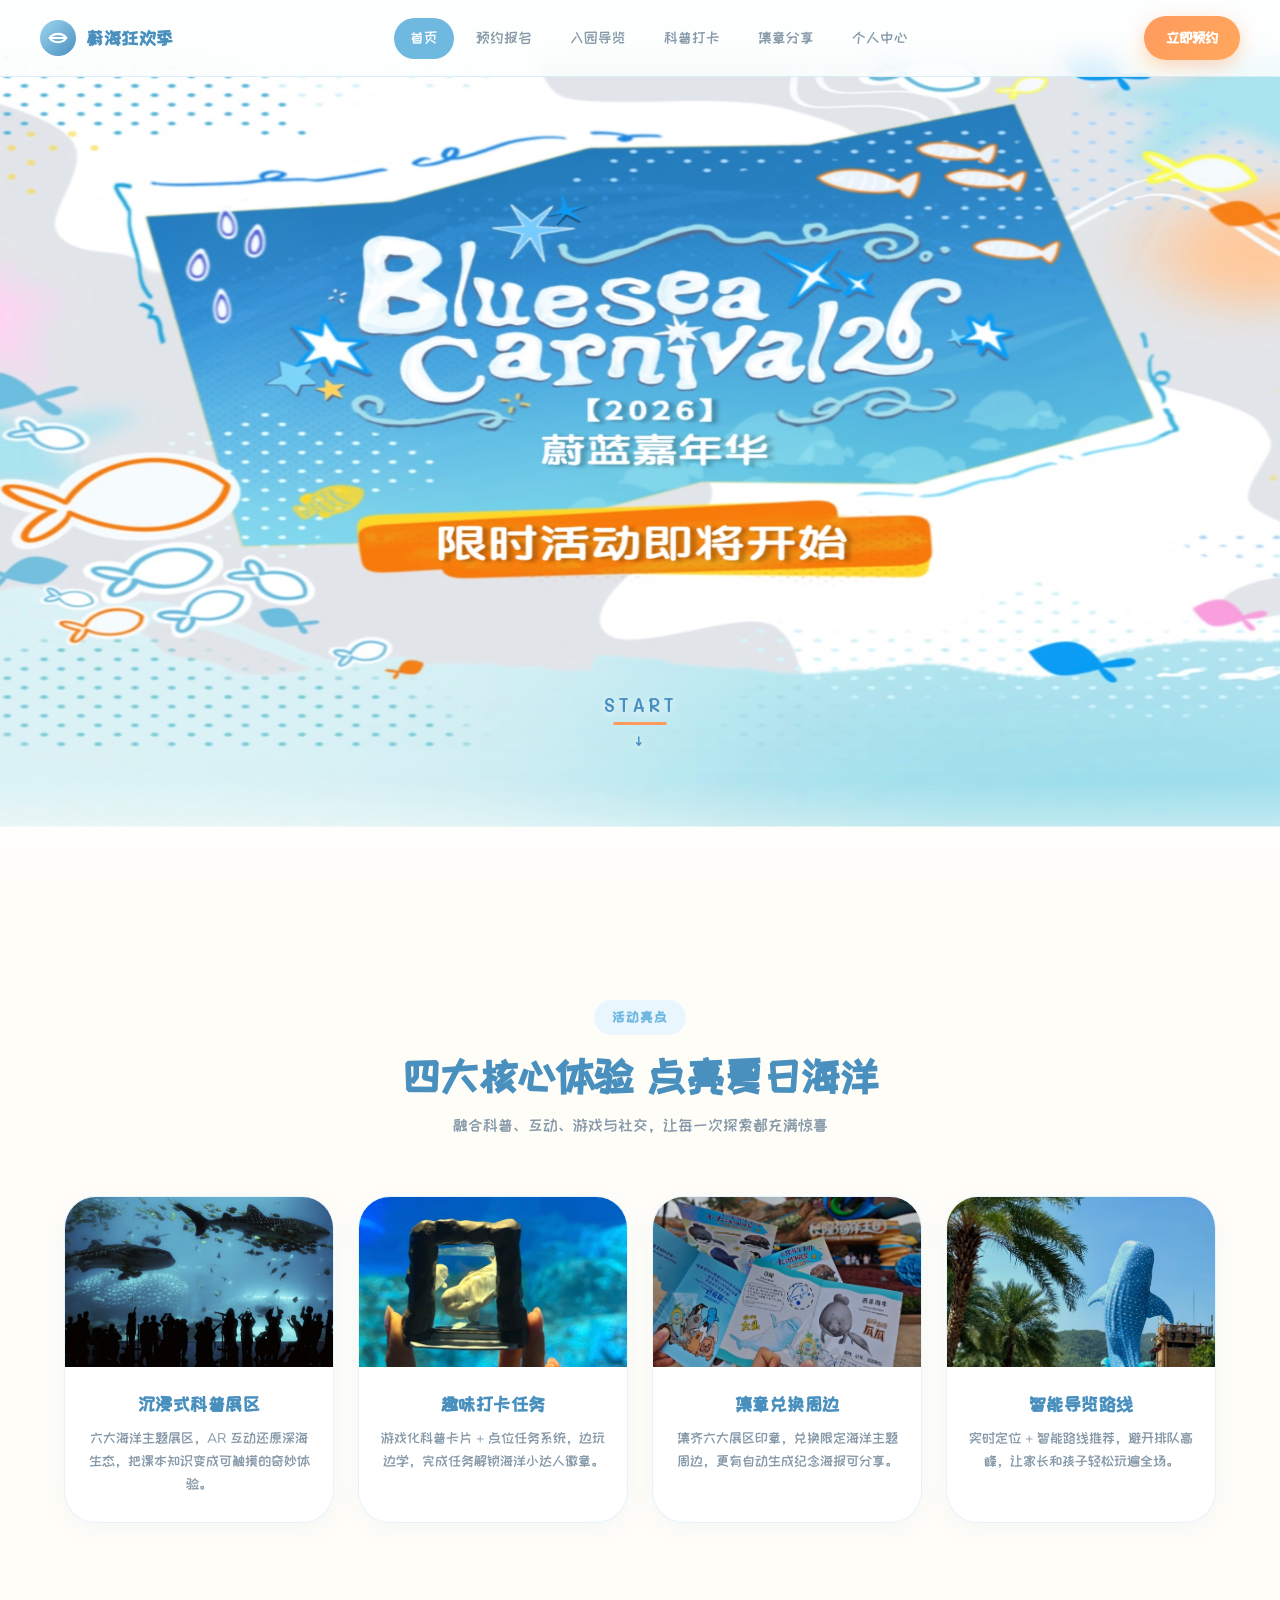
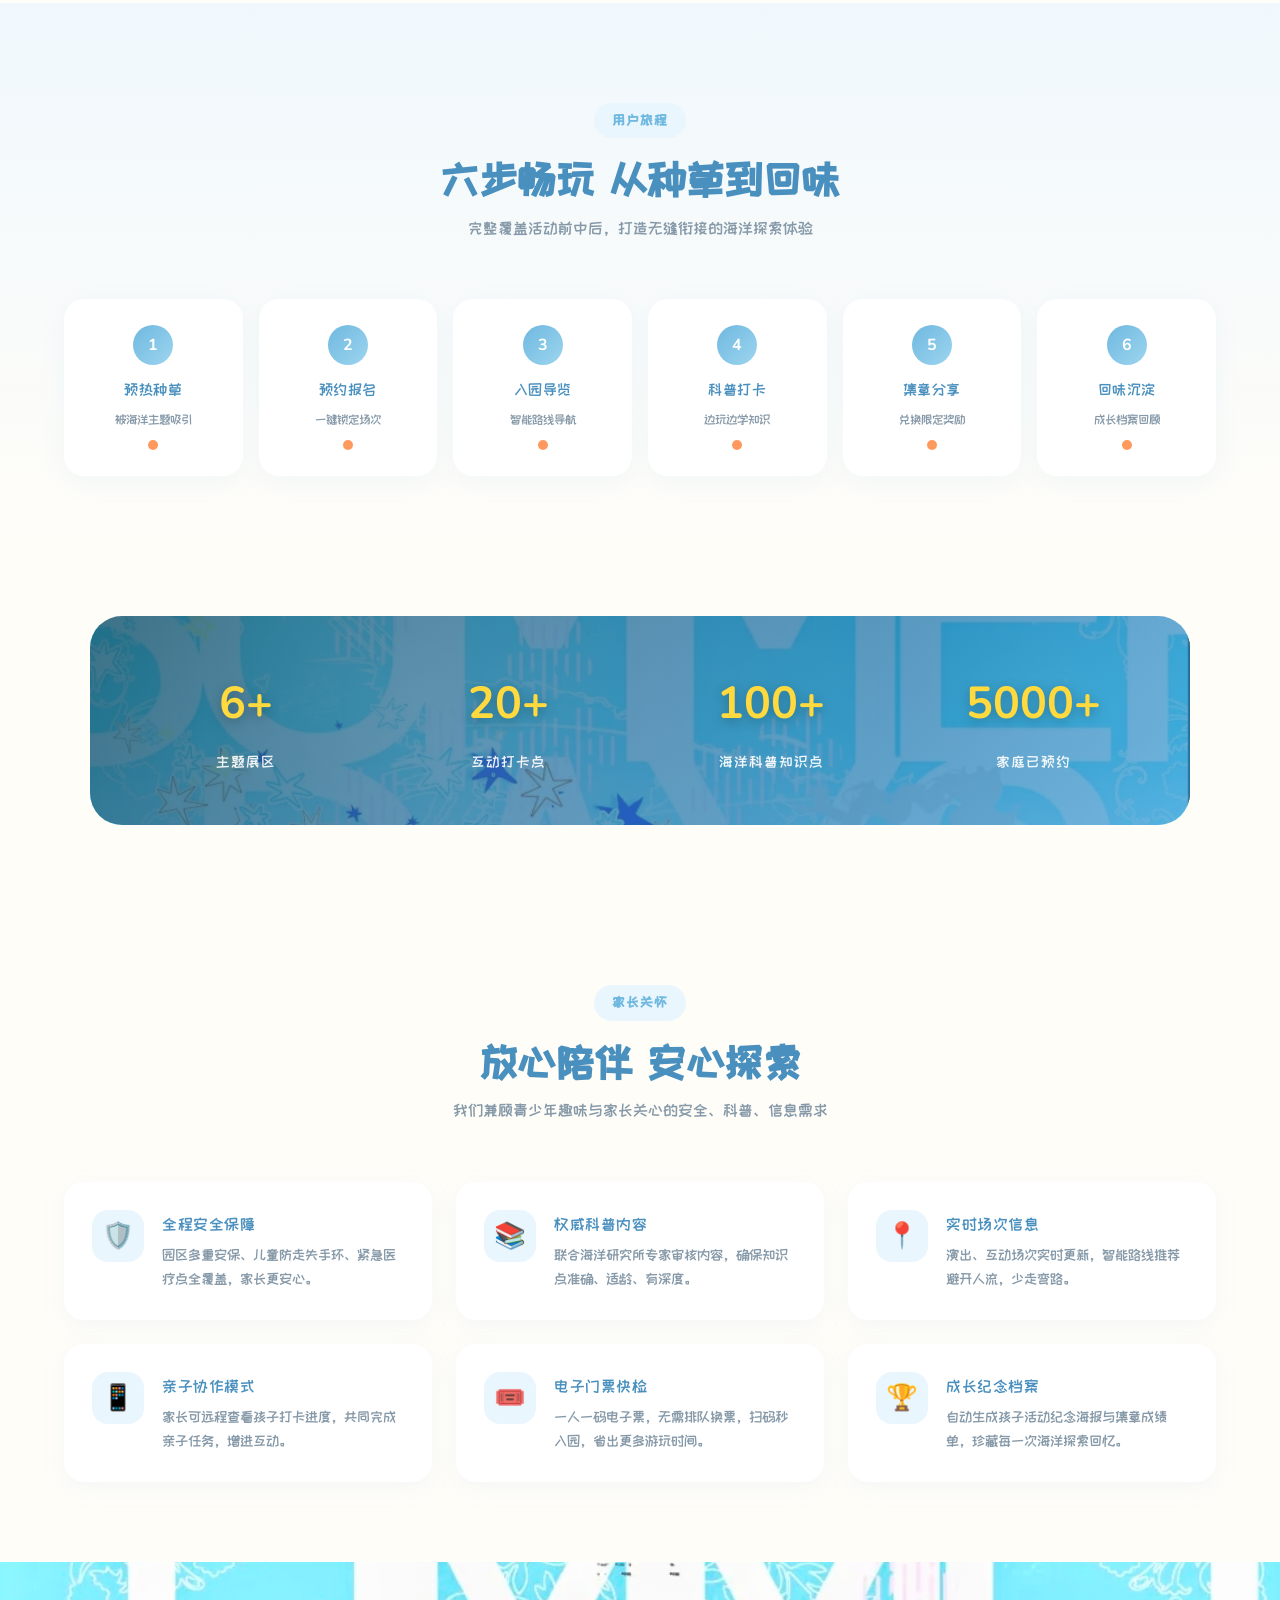
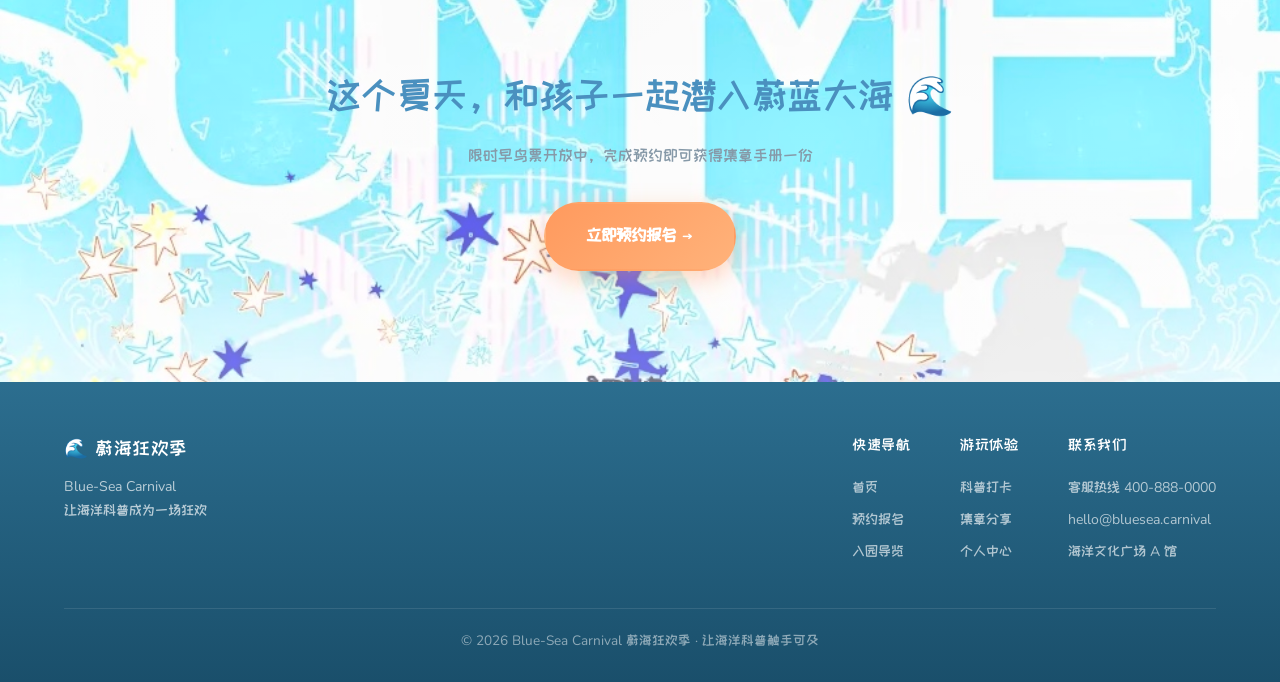
==== index.html @ 606e1fce "首页家长关怀: 4卡→6卡 (3x2 对称布局)" ====
<!DOCTYPE html>
<html lang="zh-CN"><head>
  <meta charset="UTF-8">
  <meta name="viewport" content="width=device-width, initial-scale=1.0">
  <title>蔚海狂欢季 Blue-Sea Carnival | 解锁海洋奥秘 畅享探索狂欢</title>
  <link rel="stylesheet" href="css/style.css?v=20261031d">
  <style>
    /* ========== 首屏 Hero ========== */
    .hero {
      min-height: 100vh;
      display: flex; align-items: center; justify-content: center;
      position: relative; padding: 120px 24px 80px;
      text-align: center;
    }
    .hero-content { position: relative; z-index: 2; max-width: 820px; }
    .hero-badge {
      display: inline-flex; align-items: center; gap: 8px;
      padding: 8px 20px; background: rgba(255,255,255,0.7);
      border-radius: var(--radius-pill); color: var(--ocean-blue);
      font-weight: 700; font-size: 0.9rem; margin-bottom: 28px;
      backdrop-filter: blur(6px); box-shadow: var(--shadow-soft);
    }
    .hero h1 {
      font-size: clamp(2.6rem, 7vw, 5rem);
      font-weight: 900; line-height: 1.05;
      color: var(--deep-sea); margin-bottom: 16px;
      letter-spacing: -1px;
    }
    .hero h1 .gradient {
      background: linear-gradient(135deg, var(--ocean-blue), var(--coral-orange));
      -webkit-background-clip: text; background-clip: text;
      -webkit-text-fill-color: transparent;
    }
    .hero .subtitle {
      font-size: clamp(1.1rem, 2.5vw, 1.5rem);
      color: var(--text-dark); font-weight: 600; margin-bottom: 14px;
    }
    .hero .desc {
      font-size: 1rem; color: var(--text-muted);
      max-width: 560px; margin: 0 auto 40px;
    }
    .hero-actions { display: flex; gap: 16px; justify-content: center; flex-wrap: wrap; }

    /* 海洋主视觉插画 */
    .hero-visual {
      margin-top: 60px; position: relative;
      max-width: 680px; margin-left: auto; margin-right: auto;
    }
    .hero-visual svg { width: 100%; height: auto; filter: drop-shadow(0 20px 40px rgba(10,77,104,0.2)); }

    /* ========== 活动亮点 ========== */
    .highlights { background: var(--off-white); }
    .highlight-grid {
      display: grid; grid-template-columns: repeat(auto-fit, minmax(260px, 1fr));
      gap: 24px;
    }
    .highlight-card {
      background: #fff; border-radius: var(--radius-lg, 18px);
      overflow: hidden; text-align: center;
      border: 1px solid rgba(174,214,241,0.3);
      box-shadow: var(--shadow-soft);
      transition: all 0.4s var(--ease-soft);
      position: relative;
    }
    .highlight-card:hover { transform: translateY(-8px); box-shadow: var(--shadow-card); }
    .highlight-card .card-img {
      width: 100%; height: 170px; object-fit: cover;
      display: block;
    }
    .highlight-card .card-body { padding: 22px 20px 26px; }
    .highlight-card h3 { font-size: 1.15rem; color: var(--deep-sea); margin-bottom: 8px; font-weight: 600; }
    .highlight-card p { color: var(--text-muted); font-size: 0.88rem; line-height: 1.6; }

    /* ========== 用户旅程六阶段 ========== */
    .journey { background: linear-gradient(180deg, var(--mist), var(--off-white)); }
    .journey-steps {
      display: grid; grid-template-columns: repeat(6, 1fr); gap: 16px;
      position: relative;
    }
    .journey-step {
      background: #fff; border-radius: var(--radius-md);
      padding: 24px 16px; text-align: center;
      box-shadow: var(--shadow-soft);
      transition: all 0.3s; cursor: pointer;
      border: 2px solid transparent;
    }
    .journey-step:hover { border-color: var(--sky-blue); transform: translateY(-4px); }
    .journey-step .num {
      width: 40px; height: 40px; border-radius: 50%;
      background: linear-gradient(135deg, var(--ocean-blue), var(--sky-blue));
      color: #fff; font-weight: 800; display: grid; place-items: center;
      margin: 0 auto 12px;
    }
    .journey-step h4 { font-size: 0.95rem; color: var(--deep-sea); margin-bottom: 6px; }
    .journey-step p { font-size: 0.78rem; color: var(--text-muted); }
    .journey-step .dot { width: 10px; height: 10px; border-radius: 50%; background: var(--coral-orange); margin: 10px auto 0; }

    @media (max-width: 900px) {
      .journey-steps { grid-template-columns: repeat(3, 1fr); }
    }
    @media (max-width: 560px) {
      .journey-steps { grid-template-columns: repeat(2, 1fr); }
    }

    /* ========== 数据统计 ========== */
    .stats {
      color: #fff;
      border-radius: var(--radius-lg);
      padding: 50px 40px; margin: 60px auto;
      max-width: 1100px;
      display: grid; grid-template-columns: repeat(4, 1fr);
      gap: 30px; text-align: center;
      position: relative; overflow: hidden;
    }
    /* stats 背景图：通过 HTML <img> 控制，方便用户直接替换 */
    .stats-bg {
      position: absolute; inset: 0;
      width: 100%; height: 100%;
      object-fit: cover; object-position: center;
      z-index: -1;
    }
    .stats::before {
      content: ""; position: absolute; inset: 0;
      background: linear-gradient(135deg, rgba(10,77,104,0.82) 0%, rgba(26,107,158,0.75) 50%, rgba(58,155,214,0.72) 100%);
      z-index: 0;
    }
    .stats::after {
      content: ""; position: absolute; inset: 0;
      background: radial-gradient(circle at 30% 40%, rgba(255,255,255,0.12) 0%, transparent 60%);
      z-index: 0;
    }
    .stat-item { position: relative; z-index: 1; }
    .stat-item .num { font-size: 2.8rem; font-weight: 800; color: var(--sun-yellow, #FFD93D); text-shadow: 0 3px 12px rgba(0,0,0,0.25); }
    .stat-item .label { font-size: 0.92rem; opacity: 0.92; margin-top: 8px; letter-spacing: 1px; }
    @media (max-width: 700px) { .stats { grid-template-columns: repeat(2, 1fr); padding: 36px 20px; } }

    /* ========== 家长关怀区 ========== */
    .parent-care { background: var(--off-white); }
    .care-grid {
      display: grid; grid-template-columns: repeat(auto-fit, minmax(280px, 1fr));
      gap: 24px;
    }
    .care-card {
      background: #fff; border-radius: var(--radius-md);
      padding: 28px; display: flex; gap: 18px; align-items: flex-start;
      box-shadow: var(--shadow-soft);
    }
    .care-card .care-icon {
      flex-shrink: 0; width: 52px; height: 52px; border-radius: 16px;
      background: var(--foam); display: grid; place-items: center; font-size: 1.6rem;
    }
    .care-card h4 { color: var(--deep-sea); margin-bottom: 6px; }
    .care-card p { color: var(--text-muted); font-size: 0.9rem; }
  </style>
<style>@keyframes toastIn { from { opacity:0; transform:translateX(-50%) translateY(20px);} to {opacity:1; transform:translateX(-50%) translateY(0);} }</style><style>@keyframes toastIn { from { opacity:0; transform:translateX(-50%) translateY(20px);} to {opacity:1; transform:translateX(-50%) translateY(0);} }</style><style>@keyframes toastIn { from { opacity:0; transform:translateX(-50%) translateY(20px);} to {opacity:1; transform:translateX(-50%) translateY(0);} }</style><style>@keyframes toastIn { from { opacity:0; transform:translateX(-50%) translateY(20px);} to {opacity:1; transform:translateX(-50%) translateY(0);} }</style><style>@keyframes toastIn { from { opacity:0; transform:translateX(-50%) translateY(20px);} to {opacity:1; transform:translateX(-50%) translateY(0);} }</style><style>@keyframes toastIn { from { opacity:0; transform:translateX(-50%) translateY(20px);} to {opacity:1; transform:translateX(-50%) translateY(0);} }</style><style>@keyframes toastIn { from { opacity:0; transform:translateX(-50%) translateY(20px);} to {opacity:1; transform:translateX(-50%) translateY(0);} }</style><style>@keyframes toastIn { from { opacity:0; transform:translateX(-50%) translateY(20px);} to {opacity:1; transform:translateX(-50%) translateY(0);} }</style></head>
<body>
  <!-- 导航栏 -->
  <nav class="navbar" style="box-shadow: rgba(10, 77, 104, 0.08) 0px 4px 20px;">
    <a href="index.html" class="nav-brand">
      <span class="logo-mark">
        <svg width="20" height="20" viewBox="0 0 24 24" fill="none" stroke="currentColor" stroke-width="2.5" stroke-linecap="round" stroke-linejoin="round"><path d="M2 12c2-3 5-5 10-5s8 2 10 5c-2 3-5 5-10 5s-8-2-10-5z"></path><path d="M2 12h20"></path></svg>
      </span>
      蔚海狂欢季
    </a>
    <div class="nav-links">
      <a href="index.html" class="active">首页</a>
      <a href="reservation.html">预约报名</a>
      <a href="map.html">入园导览</a>
      <a href="science.html">科普打卡</a>
      <a href="stamps.html">集章分享</a>
      <a href="profile.html">个人中心</a>
    </div>
    <a href="reservation.html" class="nav-cta">立即预约</a>
    <button class="menu-toggle" aria-label="菜单"><span></span><span></span><span></span></button>
  </nav>

  <!-- 首屏封面 -->
  <header class="cover">
    <img src="images/cover.jpg" alt="蔚海狂欢季 Blue-Sea Carnival 2026" class="cover-img">
    <!-- 👇 START 按钮：CSS 在 style.css 的 .cover-start -->
    <a href="#highlights" class="cover-start" onclick="scrollToId('highlights');return false;" aria-label="开始探索" style="align-self: flex-end;">
      <span class="cover-start-label">START</span>
      <span class="cover-start-arrow">↓</span>
    </a>
  </header>

  <!-- 活动亮点 -->
  <section id="highlights" class="section highlights">
    <div class="container" style="">
      <div class="section-title fade-in visible">
        <span class="eyebrow">活动亮点</span>
        <h2>四大核心体验 点亮夏日海洋</h2>
        <p>融合科普、互动、游戏与社交，让每一次探索都充满惊喜</p>
      </div>
      <div class="highlight-grid">
        <div class="highlight-card fade-in visible">
          <img class="card-img" src="images/user-index-img-1.jpg" alt="沉浸式科普展区">
          <div class="card-body">
            <h3>沉浸式科普展区</h3>
            <p>六大海洋主题展区，AR 互动还原深海生态，把课本知识变成可触摸的奇妙体验。</p>
          </div>
        </div>
        <div class="highlight-card fade-in visible">
          <img class="card-img" src="images/user-index-img-2.jpg" alt="趣味打卡任务">
          <div class="card-body">
            <h3>趣味打卡任务</h3>
            <p>游戏化科普卡片 + 点位任务系统，边玩边学，完成任务解锁海洋小达人徽章。</p>
          </div>
        </div>
        <div class="highlight-card fade-in visible">
          <img class="card-img" src="images/user-index-img-3.jpg" alt="集章兑换周边">
          <div class="card-body">
            <h3>集章兑换周边</h3>
            <p>集齐六大展区印章，兑换限定海洋主题周边，更有自动生成纪念海报可分享。</p>
          </div>
        </div>
        <div class="highlight-card fade-in visible">
          <img class="card-img" src="images/user-index-img-4.jpg" alt="智能导览路线">
          <div class="card-body">
            <h3>智能导览路线</h3>
            <p>实时定位 + 智能路线推荐，避开排队高峰，让家长和孩子轻松玩遍全场。</p>
          </div>
        </div>
      </div>
    </div>
  </section>

  <!-- 用户旅程 -->
  <section class="section journey">
    <div class="container">
      <div class="section-title fade-in visible">
        <span class="eyebrow">用户旅程</span>
        <h2>六步畅玩 从种草到回味</h2>
        <p>完整覆盖活动前中后，打造无缝衔接的海洋探索体验</p>
      </div>
      <div class="journey-steps">
        <a href="index.html" class="journey-step fade-in visible">
          <div class="num">1</div>
          <h4>预热种草</h4>
          <p>被海洋主题吸引</p>
          <div class="dot"></div>
        </a>
        <a href="reservation.html" class="journey-step fade-in visible">
          <div class="num">2</div>
          <h4>预约报名</h4>
          <p>一键锁定场次</p>
          <div class="dot"></div>
        </a>
        <a href="map.html" class="journey-step fade-in visible">
          <div class="num">3</div>
          <h4>入园导览</h4>
          <p>智能路线导航</p>
          <div class="dot"></div>
        </a>
        <a href="science.html" class="journey-step fade-in visible">
          <div class="num">4</div>
          <h4>科普打卡</h4>
          <p>边玩边学知识</p>
          <div class="dot"></div>
        </a>
        <a href="stamps.html" class="journey-step fade-in visible">
          <div class="num">5</div>
          <h4>集章分享</h4>
          <p>兑换限定奖励</p>
          <div class="dot"></div>
        </a>
        <a href="profile.html" class="journey-step fade-in visible">
          <div class="num">6</div>
          <h4>回味沉淀</h4>
          <p>成长档案回顾</p>
          <div class="dot"></div>
        </a>
      </div>
    </div>
  </section>

  <!-- 数据统计 -->
  <section class="container">
    <div class="stats fade-in visible">
      <!-- 👇 替换 stats 背景图：改这里的 src 就行 -->
      <img class="stats-bg" src="images/stats-bg.jpg" alt="" aria-hidden="true">
      <div class="stat-item">
        <div class="num">6+</div>
        <div class="label">主题展区</div>
      </div>
      <div class="stat-item">
        <div class="num">20+</div>
        <div class="label">互动打卡点</div>
      </div>
      <div class="stat-item">
        <div class="num">100+</div>
        <div class="label">海洋科普知识点</div>
      </div>
      <div class="stat-item">
        <div class="num">5000+</div>
        <div class="label">家庭已预约</div>
      </div>
    </div>
  </section>

  <!-- 家长关怀 -->
  <section class="section parent-care">
    <div class="container">
      <div class="section-title fade-in visible">
        <span class="eyebrow">家长关怀</span>
        <h2>放心陪伴 安心探索</h2>
        <p>我们兼顾青少年趣味与家长关心的安全、科普、信息需求</p>
      </div>
      <div class="care-grid">
        <div class="care-card fade-in visible">
          <div class="care-icon">🛡️</div>
          <div>
            <h4>全程安全保障</h4>
            <p>园区多重安保、儿童防走失手环、紧急医疗点全覆盖，家长更安心。</p>
          </div>
        </div>
        <div class="care-card fade-in visible">
          <div class="care-icon">📚</div>
          <div>
            <h4>权威科普内容</h4>
            <p>联合海洋研究所专家审核内容，确保知识点准确、适龄、有深度。</p>
          </div>
        </div>
        <div class="care-card fade-in visible">
          <div class="care-icon">📍</div>
          <div>
            <h4>实时场次信息</h4>
            <p>演出、互动场次实时更新，智能路线推荐避开人流，少走弯路。</p>
          </div>
        </div>
        <div class="care-card fade-in visible">
          <div class="care-icon">📱</div>
          <div>
            <h4>亲子协作模式</h4>
            <p>家长可远程查看孩子打卡进度，共同完成亲子任务，增进互动。</p>
          </div>
        </div>
        <div class="care-card fade-in visible">
          <div class="care-icon">🎟️</div>
          <div>
            <h4>电子门票快检</h4>
            <p>一人一码电子票，无需排队换票，扫码秒入园，省出更多游玩时间。</p>
          </div>
        </div>
        <div class="care-card fade-in visible">
          <div class="care-icon">🏆</div>
          <div>
            <h4>成长纪念档案</h4>
            <p>自动生成孩子活动纪念海报与集章成绩单，珍藏每一次海洋探索回忆。</p>
          </div>
        </div>
      </div>
    </div>
  </section>

  <!-- 行动召唤 -->
  <section class="cta-section">
    <div class="container" style="text-align:center;">
      <div class="fade-in visible">
        <h2 style="font-size: clamp(1.6rem, 3.5vw, 2.4rem); color: var(--deep-sea); margin-bottom: 16px;">
          这个夏天，和孩子一起潜入蔚蓝大海 🌊
        </h2>
        <p style="color: var(--text-muted); max-width: 500px; margin: 0 auto 32px;">
          限时早鸟票开放中，完成预约即可获得集章手册一份
        </p>
        <a href="reservation.html" class="btn btn-primary btn-lg">立即预约报名 →</a>
      </div>
    </div>
  </section>

  <!-- 页脚 -->
  <footer class="footer">
    <div class="container" style="position: relative; z-index: 1;">
      <div class="footer-inner">
        <div class="footer-brand">
          <h3>🌊 蔚海狂欢季</h3>
          <p style="font-size:0.88rem; max-width: 240px; opacity:0.8;">Blue-Sea Carnival<br>让海洋科普成为一场狂欢</p>
        </div>
        <div class="footer-links">
          <div class="footer-col">
            <h4>快速导航</h4>
            <a href="index.html">首页</a>
            <a href="reservation.html">预约报名</a>
            <a href="map.html">入园导览</a>
          </div>
          <div class="footer-col">
            <h4>游玩体验</h4>
            <a href="science.html">科普打卡</a>
            <a href="stamps.html">集章分享</a>
            <a href="profile.html">个人中心</a>
          </div>
          <div class="footer-col">
            <h4>联系我们</h4>
            <a href="#">客服热线 400-888-0000</a>
            <a href="#">hello@bluesea.carnival</a>
            <a href="#">海洋文化广场 A 馆</a>
          </div>
        </div>
      </div>
      <div class="footer-bottom">© 2026 Blue-Sea Carnival 蔚海狂欢季 · 让海洋科普触手可及</div>
    </div>
  </footer>

  <button class="back-to-top show" aria-label="回到顶部">
    <svg width="20" height="20" viewBox="0 0 24 24" fill="none" stroke="currentColor" stroke-width="2.5" stroke-linecap="round" stroke-linejoin="round"><path d="M12 19V5M5 12l7-7 7 7"></path></svg>
  </button>

  <script>window.PAGE_ID = 'home';</script>
  <script src="js/main.js"></script>









</body></html>
---- css/style.css ----
/* ============================================
   蔚海狂欢季 Blue-Sea Carnival 设计系统
   ============================================ */

/* ---------- 可爱圆润字体（本地加载） ---------- */
@font-face {
  font-family: 'Mali';
  font-style: normal;
  font-weight: 400;
  font-display: swap;
  src: url('../fonts/mali-400.ttf') format('truetype');
}
@font-face {
  font-family: 'Mali';
  font-style: normal;
  font-weight: 600;
  font-display: swap;
  src: url('../fonts/mali-600.ttf') format('truetype');
}
@font-face {
  font-family: 'Nunito';
  font-style: normal;
  font-weight: 400;
  font-display: swap;
  src: url('../fonts/nunito-400.ttf') format('truetype');
}
@font-face {
  font-family: 'Nunito';
  font-style: normal;
  font-weight: 700;
  font-display: swap;
  src: url('../fonts/nunito-700.ttf') format('truetype');
}
@font-face {
  font-family: 'ZCOOL KuaiLe';
  font-style: normal;
  font-weight: 400;
  font-display: swap;
  src: url('../fonts/zcool-kuaile.ttf') format('truetype');
}
/* 用户指定的可爱中文字体 */
@font-face {
  font-family: 'AaWeiTa';
  font-style: normal;
  font-weight: 400;
  font-display: swap;
  src: local('AaWeiTa'), local('AaWeiTaNingMengCha-2'),
       url('../fonts/weita.woff2') format('woff2'),
       url('../fonts/weita.ttf') format('truetype');
}
@font-face {
  font-family: 'AaWeiTa';
  font-style: normal;
  font-weight: 600;
  font-display: swap;
  src: local('AaWeiTa'), local('AaWeiTaNingMengCha-2'),
       url('../fonts/weita.woff2') format('woff2'),
       url('../fonts/weita.ttf') format('truetype');
}

/* ---------- CSS 变量 / 色彩规范（大幅拉浅清新） ---------- */
:root {
  /* 主色 - 超浅多层次海洋蓝 */
  --deep-sea: #4A90BF;
  --ocean-blue: #6FB8E0;
  --sky-blue: #9DD5EF;
  --ice-blue: #CCE6F4;
  --foam: #EAF6FD;

  /* 辅助色 - 清新活泼 */
  --coral-orange: #FF9A5E;
  --sun-yellow: #FFD93D;
  --dream-purple: #C39BD3;
  --mint-green: #8DE0C8;
  --peach: #FFCBA4;
  --pink: #FFB5C5;

  /* 底色 - 暖白偏米，不再偏蓝 */
  --off-white: #FFFDF8;
  --light-gray: #FAFBFC;
  --mist: #F0F8FD;
  --text-dark: #3A7CA0;
  --text-muted: #8699A8;

  /* 圆角 & 阴影 - 更淡 */
  --radius-sm: 12px;
  --radius-md: 20px;
  --radius-lg: 32px;
  --radius-pill: 999px;
  --shadow-soft: 0 6px 24px rgba(111, 184, 224, 0.08);
  --shadow-card: 0 10px 32px rgba(111, 184, 224, 0.12);
  --shadow-float: 0 16px 48px rgba(111, 184, 224, 0.16);

  /* 动效 */
  --ease-soft: cubic-bezier(0.25, 0.46, 0.45, 0.94);
  --dur-fast: 0.3s;
  --dur-mid: 0.6s;
  --dur-slow: 1s;
}

/* ---------- 基础重置 ---------- */
*, *::before, *::after { box-sizing: border-box; margin: 0; padding: 0; }

html { scroll-behavior: smooth; }

body {
  font-family: "Nunito", "AaWeiTa", "Mali", "Chalkboard SE", "ZCOOL KuaiLe", "HanziPen SC", "PingFang SC", system-ui, sans-serif;
  color: var(--text-dark);
  background: var(--off-white);
  line-height: 1.7;
  overflow-x: hidden;
  -webkit-font-smoothing: antialiased;
  font-synthesis: weight style;
}

img { max-width: 100%; display: block; }
a { text-decoration: none; color: inherit; }
button { font-family: inherit; cursor: pointer; border: none; background: none; }
ul { list-style: none; }

/* 标题优先使用用户指定的可爱中文字体 AaWeiTa */
h1, h2, h3, h4, h5, h6,
.nav-brand, .hero h1, .section-title h2 {
  font-family: "AaWeiTa", "Mali", "ZCOOL KuaiLe", "Chalkboard SE", "HanziPen SC", "PingFang SC", system-ui, sans-serif;
  font-weight: 400;
  letter-spacing: 0.5px;
}

/* ---------- 海洋波光背景纹理（明亮水彩晕染） ---------- */
.ocean-bg {
  position: relative;
  background: url('../images/sub-banner-bg.jpg') center/cover no-repeat;
  overflow: hidden;
}
.ocean-bg::before {
  content: "";
  position: absolute; inset: 0;
  background: linear-gradient(180deg, rgba(255,255,255,0.5) 0%, rgba(255,255,255,0.4) 100%);
  pointer-events: none;
}

/* ---------- 封面（下移对齐 START） ---------- */
.cover {
  position: relative;
  width: 100%;
  min-height: 100vh;
  overflow: hidden;
  background: #E8F6FF;
  padding-top: 0;
}
.cover::after {
  /* 封面底部渐隐，平滑衔接到内容区 */
  content: "";
  position: absolute;
  left: 0; right: 0; bottom: 0;
  height: 120px;
  background: linear-gradient(to bottom, transparent, var(--off-white));
  z-index: 2;
  pointer-events: none;
}
.cover-img {
  position: absolute;
  top: 0;
  left: 0;
  width: 100%;
  height: 100%;
  object-fit: cover;
  object-position: center 5%;
  display: block;
}
.cover-start {
  position: absolute;
  left: 50%;
  bottom: 15%;
  transform: translateX(-50%);
  display: inline-flex;
  flex-direction: column;
  align-items: center;
  gap: 4px;
  padding: 10px 28px;
  background: transparent;
  color: var(--deep-sea);
  border: none;
  font-weight: 600;
  font-size: 1.15rem;
  letter-spacing: 3px;
  transition: all 0.3s var(--ease-soft);
  z-index: 3;
  font-family: "AaWeiTa", "Mali", "ZCOOL KuaiLe", "Chalkboard SE", "HanziPen SC", "PingFang SC", sans-serif;
  text-shadow: 0 2px 8px rgba(255,255,255,0.85);
}
.cover-start:hover {
  transform: translateX(-50%) translateY(-4px) scale(1.08);
  color: var(--coral-orange);
}
.cover-start-label {
  position: relative;
}
.cover-start-label::after {
  content: "";
  position: absolute;
  left: -8px; right: -8px; bottom: -4px;
  height: 3px;
  background: var(--coral-orange);
  border-radius: 2px;
  transform: scaleX(0.6);
  transition: transform 0.3s;
}
.cover-start:hover .cover-start-label::after { transform: scaleX(1); }
.cover-start-arrow {
  font-size: 1.1rem;
  animation: bounceDown 1.6s ease-in-out infinite;
}
@keyframes bounceDown {
  0%, 100% { transform: translateY(0); opacity: 0.7; }
  50% { transform: translateY(6px); opacity: 1; }
}
@media (max-width: 768px) {
  .cover { min-height: 100vh; }
  .cover-start { bottom: 6%; font-size: 1rem; }
}
/* 波光涟漪层 */
.ripple-layer {
  position: absolute; inset: 0;
  background-image:
    radial-gradient(circle at 15% 30%, rgba(255,255,255,0.35) 0%, transparent 8%),
    radial-gradient(circle at 70% 20%, rgba(255,255,255,0.25) 0%, transparent 6%),
    radial-gradient(circle at 40% 70%, rgba(255,255,255,0.3) 0%, transparent 7%),
    radial-gradient(circle at 85% 60%, rgba(255,255,255,0.2) 0%, transparent 5%);
  animation: shimmer 8s ease-in-out infinite alternate;
  pointer-events: none;
}
@keyframes shimmer {
  0%   { transform: translateY(0) scale(1); opacity: 0.7; }
  100% { transform: translateY(-15px) scale(1.05); opacity: 1; }
}

/* 波浪底部 */
.wave-bottom {
  position: absolute; bottom: 0; left: 0; width: 100%;
  line-height: 0;
}
.wave-bottom svg { display: block; width: 100%; height: 80px; }

/* ---------- 手绘拼贴风装饰元素 ---------- */
.doodle { position: absolute; pointer-events: none; opacity: 0.75; }
.doodle.bubble {
  width: 40px; height: 40px;
  border: 2px solid rgba(255,255,255,0.6);
  border-radius: 50%;
  animation: float-up 6s ease-in-out infinite;
}
.doodle.bubble::after {
  content: ""; position: absolute; top: 8px; left: 10px;
  width: 8px; height: 8px; border-radius: 50%;
  background: rgba(255,255,255,0.8);
}
@keyframes float-up {
  0%, 100% { transform: translateY(0); }
  50% { transform: translateY(-20px); }
}
/* 实心星星（黄色） */
.doodle.star { color: var(--sun-yellow); animation: twinkle 3s ease-in-out infinite; }
@keyframes twinkle { 0%,100%{opacity:0.4; transform:scale(0.9);} 50%{opacity:1; transform:scale(1.1);} }
/* 描边星星（手帐拼贴风：橙/蓝/白） */
.doodle.star-outline { animation: twinkle 3.5s ease-in-out infinite; }
.doodle.star-outline svg { display: block; }
/* 条纹胶带（拼贴装饰） */
.doodle.tape {
  width: 70px; height: 22px;
  background: repeating-linear-gradient(45deg, var(--coral-orange) 0, var(--coral-orange) 6px, rgba(255,255,255,0.6) 6px, rgba(255,255,255,0.6) 12px);
  border-radius: 3px;
  opacity: 0.55;
  box-shadow: 0 2px 6px rgba(0,0,0,0.08);
  animation: float-up 7s ease-in-out infinite;
}
.doodle.tape.blue { background: repeating-linear-gradient(45deg, var(--sky-blue) 0, var(--sky-blue) 6px, rgba(255,255,255,0.6) 6px, rgba(255,255,255,0.6) 12px); }
.doodle.tape.yellow { background: repeating-linear-gradient(45deg, var(--sun-yellow) 0, var(--sun-yellow) 6px, rgba(255,255,255,0.6) 6px, rgba(255,255,255,0.6) 12px); }
/* 半调圆点簇 */
.doodle.dots {
  width: 50px; height: 50px;
  background-image: radial-gradient(circle, rgba(46,134,171,0.35) 1.5px, transparent 1.5px);
  background-size: 8px 8px;
  opacity: 0.6;
}
/* 菱形几何 */
.doodle.diamond {
  width: 24px; height: 24px;
  border: 2.5px solid var(--coral-orange);
  transform: rotate(45deg);
  opacity: 0.6;
  animation: twinkle 4s ease-in-out infinite;
}
.doodle.diamond.blue { border-color: var(--sky-blue); }
.doodle.diamond.yellow { border-color: var(--sun-yellow); }
/* 波浪曲线 */
.doodle.wave {
  width: 90px; height: 24px;
  border: none;
  animation: swim 8s ease-in-out infinite;
  opacity: 0.5;
}
.doodle.fish { animation: swim 10s ease-in-out infinite; }
@keyframes swim {
  0%,100% { transform: translateX(0) rotate(0deg); }
  25% { transform: translateX(20px) rotate(5deg); }
  75% { transform: translateX(-15px) rotate(-5deg); }
}

/* ---------- 顶部导航 ---------- */
.navbar {
  position: fixed; top: 0; left: 0; right: 0;
  z-index: 1000;
  padding: 16px 40px;
  display: flex; align-items: center; justify-content: space-between;
  background: rgba(253, 254, 254, 0.85);
  backdrop-filter: blur(12px);
  -webkit-backdrop-filter: blur(12px);
  border-bottom: 1px solid rgba(174, 214, 241, 0.4);
  transition: all var(--dur-fast) var(--ease-soft);
}
.nav-brand { display: flex; align-items: center; gap: 10px; font-weight: 600; color: var(--deep-sea); font-size: 1.15rem; }
.nav-brand .logo-mark {
  width: 36px; height: 36px; border-radius: 50%;
  background: linear-gradient(135deg, var(--sky-blue), var(--deep-sea));
  display: grid; place-items: center; color: #fff;
}
.nav-links { display: flex; gap: 6px; align-items: center; }
.nav-links a {
  padding: 8px 16px; border-radius: var(--radius-pill);
  font-size: 0.92rem; color: var(--text-muted);
  font-weight: 500; transition: all var(--dur-fast);
}
.nav-links a:hover { color: var(--deep-sea); background: var(--foam); }
.nav-links a.active { color: #fff; background: var(--ocean-blue); }

.nav-cta {
  padding: 10px 22px; border-radius: var(--radius-pill);
  background: linear-gradient(135deg, var(--coral-orange), #FFA85C);
  color: #fff; font-weight: 700; font-size: 0.9rem;
  box-shadow: 0 6px 18px rgba(255, 140, 66, 0.35);
  transition: transform var(--dur-fast);
}
.nav-cta:hover { transform: translateY(-2px); }

/* 移动端菜单按钮 */
.menu-toggle { display: none; flex-direction: column; gap: 5px; padding: 8px; }
.menu-toggle span { width: 24px; height: 2.5px; background: var(--deep-sea); border-radius: 2px; transition: all 0.3s; }

/* ---------- 通用容器 ---------- */
.container { width: 100%; max-width: 1200px; margin: 0 auto; padding: 0 24px; }
.section { padding: 100px 0 80px; position: relative; }

/* CTA 横幅：纯渐变背景，永不变形 */
.cta-section {
  position: relative;
  overflow: hidden;
  padding: 100px 24px;
  min-height: 420px;
  background: url('../images/cta-bg.jpg') center center / cover no-repeat;
}
/* 轻微白色遮罩，让文字清晰 */
.cta-section::before {
  content: "";
  position: absolute; inset: 0;
  background: linear-gradient(180deg, rgba(255,255,255,0.25) 0%, rgba(255,255,255,0.45) 100%);
  z-index: 0;
}
.cta-section .container { z-index: 1; position: relative; }

/* Footer：纯渐变背景，和 CTA 风格统一 */
.footer {
  position: relative; overflow: hidden;
  background: linear-gradient(180deg, #2C6E8F 0%, #1A4F6B 100%);
  color: rgba(255,255,255,0.85);
  padding: 50px 0 30px; margin-top: 0;
}
.footer-inner { display: flex; flex-wrap: wrap; gap: 40px; justify-content: space-between; position: relative; z-index: 1; }
.footer-brand h3 { color: #fff; font-size: 1.2rem; margin-bottom: 10px; }
.footer-links { display: flex; gap: 50px; flex-wrap: wrap; position: relative; z-index: 1; }
.footer-col h4 { color: #fff; font-size: 0.95rem; margin-bottom: 14px; }
.footer-col a { display: block; color: rgba(255,255,255,0.65); font-size: 0.88rem; padding: 4px 0; transition: color 0.2s; }
.footer-col a:hover { color: var(--sun-yellow); }
.footer-bottom { margin-top: 40px; padding-top: 20px; border-top: 1px solid rgba(255,255,255,0.1); text-align: center; font-size: 0.85rem; color: rgba(255,255,255,0.5); position: relative; z-index: 1; }
.section-title {
  text-align: center; margin-bottom: 56px;
}
.section-title .eyebrow {
  display: inline-block; padding: 6px 18px;
  background: var(--foam); color: var(--ocean-blue);
  border-radius: var(--radius-pill); font-size: 0.85rem; font-weight: 700;
  margin-bottom: 16px; letter-spacing: 1px;
}
.section-title h2 {
  font-size: clamp(1.8rem, 4vw, 2.6rem);
  color: var(--deep-sea); font-weight: 600;
  line-height: 1.2;
  font-synthesis: weight;
}
.section-title p { color: var(--text-muted); margin-top: 12px; max-width: 560px; margin-left: auto; margin-right: auto; }

/* ---------- 按钮 ---------- */
.btn {
  display: inline-flex; align-items: center; gap: 8px;
  padding: 14px 30px; border-radius: var(--radius-pill);
  font-weight: 700; font-size: 0.95rem;
  transition: all var(--dur-fast) var(--ease-soft);
  border: 2px solid transparent;
}
.btn-primary {
  background: linear-gradient(135deg, var(--coral-orange), #FFB27A);
  color: #fff; box-shadow: 0 8px 24px rgba(255,140,66,0.35);
}
.btn-primary:hover { transform: translateY(-3px); box-shadow: 0 12px 32px rgba(255,140,66,0.45); }
.btn-secondary {
  background: #fff; color: var(--ocean-blue);
  border-color: var(--sky-blue);
}
.btn-secondary:hover { background: var(--foam); transform: translateY(-3px); }
.btn-ghost { color: var(--deep-sea); background: rgba(255,255,255,0.6); backdrop-filter: blur(4px); }
.btn-ghost:hover { background: #fff; }
.btn-lg { padding: 18px 40px; font-size: 1.05rem; }

/* ---------- 卡片 ---------- */
.card {
  background: #fff; border-radius: var(--radius-md);
  padding: 28px; box-shadow: var(--shadow-soft);
  border: 1px solid rgba(174, 214, 241, 0.3);
  transition: all var(--dur-mid) var(--ease-soft);
}
.card:hover { transform: translateY(-6px); box-shadow: var(--shadow-card); }

/* ---------- 滚动淡入动画 ---------- */
.fade-in {
  opacity: 0; transform: translateY(30px);
  transition: opacity 0.8s var(--ease-soft), transform 0.8s var(--ease-soft);
}
.fade-in.visible { opacity: 1; transform: translateY(0); }

/* ---------- 标签 ---------- */
.tag {
  display: inline-flex; align-items: center; gap: 6px;
  padding: 4px 12px; border-radius: var(--radius-pill);
  font-size: 0.78rem; font-weight: 600;
}
.tag-orange { background: #FFF0E0; color: var(--coral-orange); }
.tag-blue { background: #E3F2FD; color: var(--ocean-blue); }
.tag-yellow { background: #FFF8E1; color: #E6A700; }
.tag-purple { background: #F3E5F5; color: var(--dream-purple); }
.tag-green { background: #E0F2F1; color: #00897B; }

/* ---------- 回到顶部 ---------- */
.back-to-top {
  position: fixed; bottom: 30px; right: 30px;
  width: 48px; height: 48px; border-radius: 50%;
  background: var(--ocean-blue); color: #fff;
  display: grid; place-items: center;
  box-shadow: var(--shadow-card);
  opacity: 0; pointer-events: none;
  transition: all var(--dur-fast);
  z-index: 900;
}
.back-to-top.show { opacity: 1; pointer-events: auto; }
.back-to-top:hover { transform: translateY(-4px); background: var(--deep-sea); }

/* ============================================
   响应式
   ============================================ */
@media (max-width: 900px) {
  .navbar { padding: 12px 20px; }
  .nav-links {
    position: fixed; top: 64px; left: 0; right: 0;
    flex-direction: column; gap: 0;
    background: rgba(253,254,254,0.98); backdrop-filter: blur(12px);
    padding: 16px; border-bottom: 1px solid var(--foam);
    transform: translateY(-120%); transition: transform 0.3s;
  }
  .nav-links.open { transform: translateY(0); }
  .nav-links a { width: 100%; text-align: center; padding: 14px; }
  .menu-toggle { display: flex; }
  .nav-cta { display: none; }
  .section { padding: 80px 0 60px; }
  .footer-inner { flex-direction: column; gap: 30px; }
}
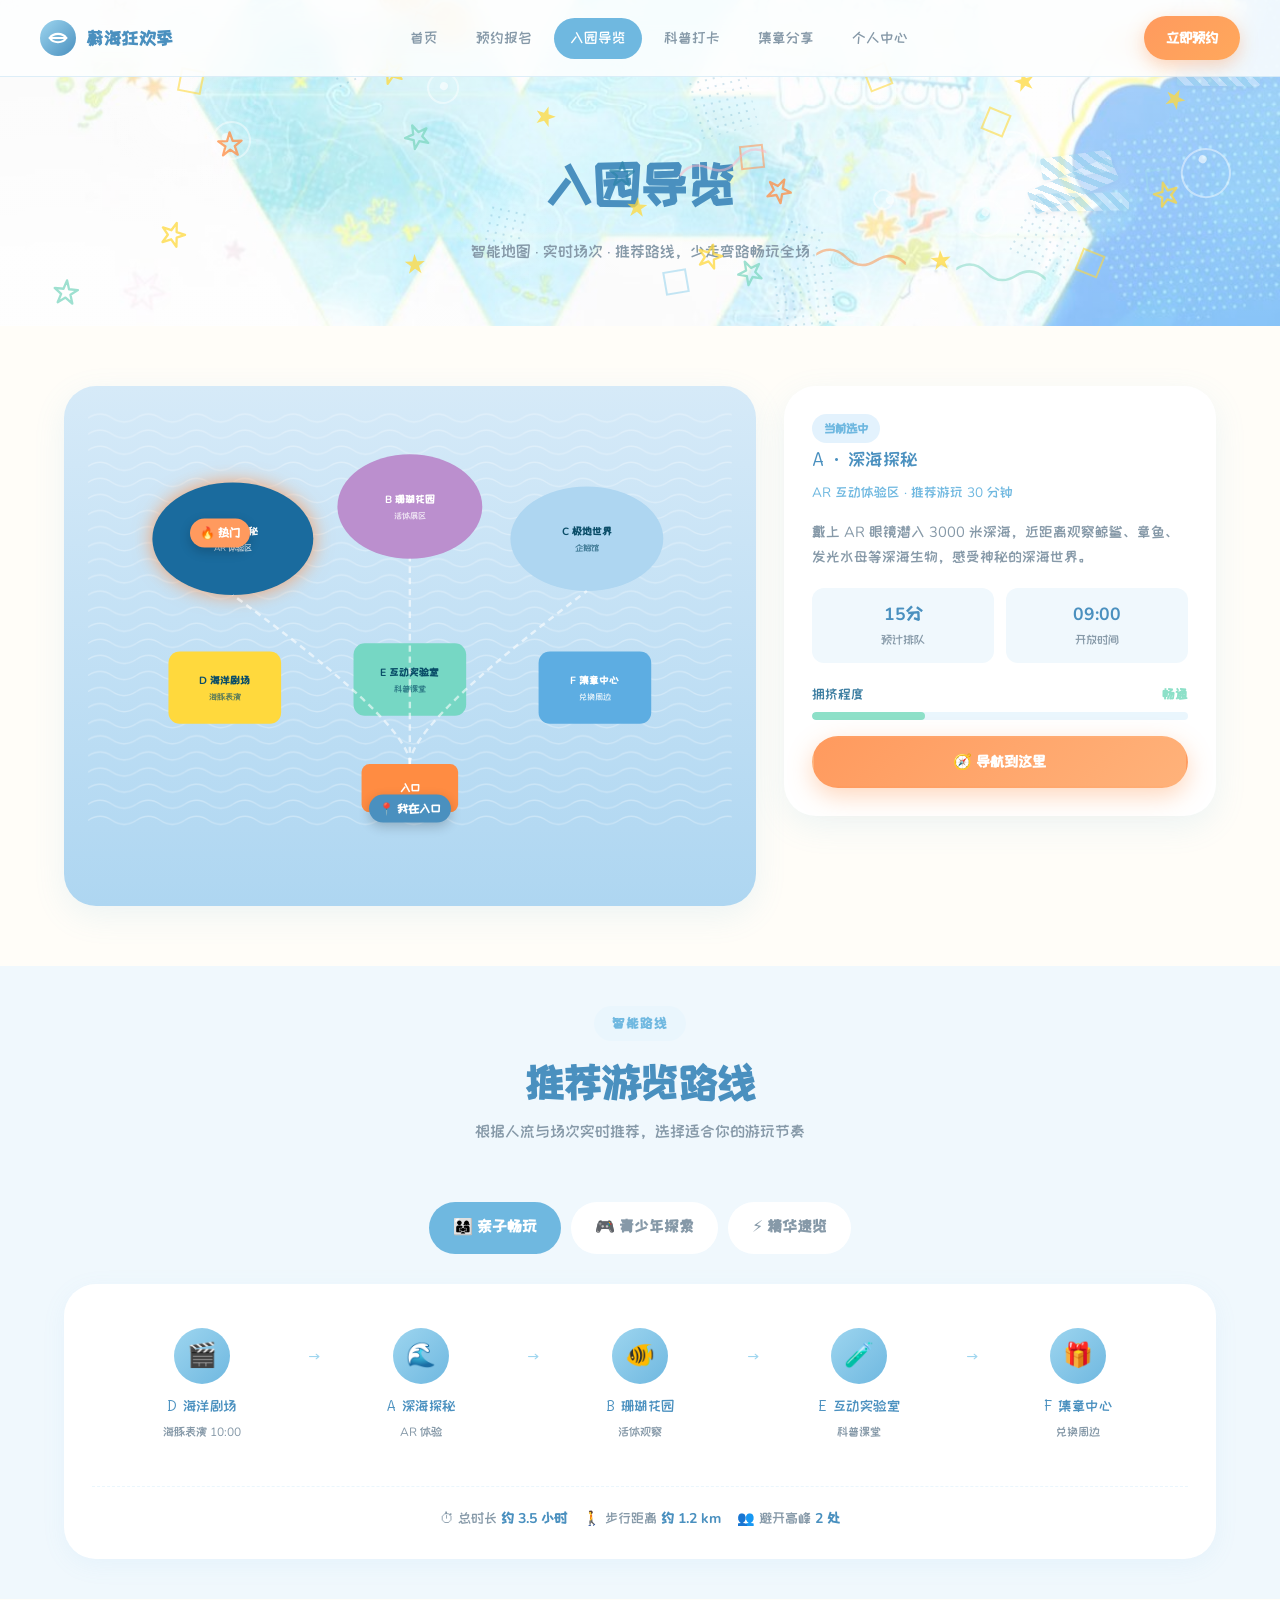
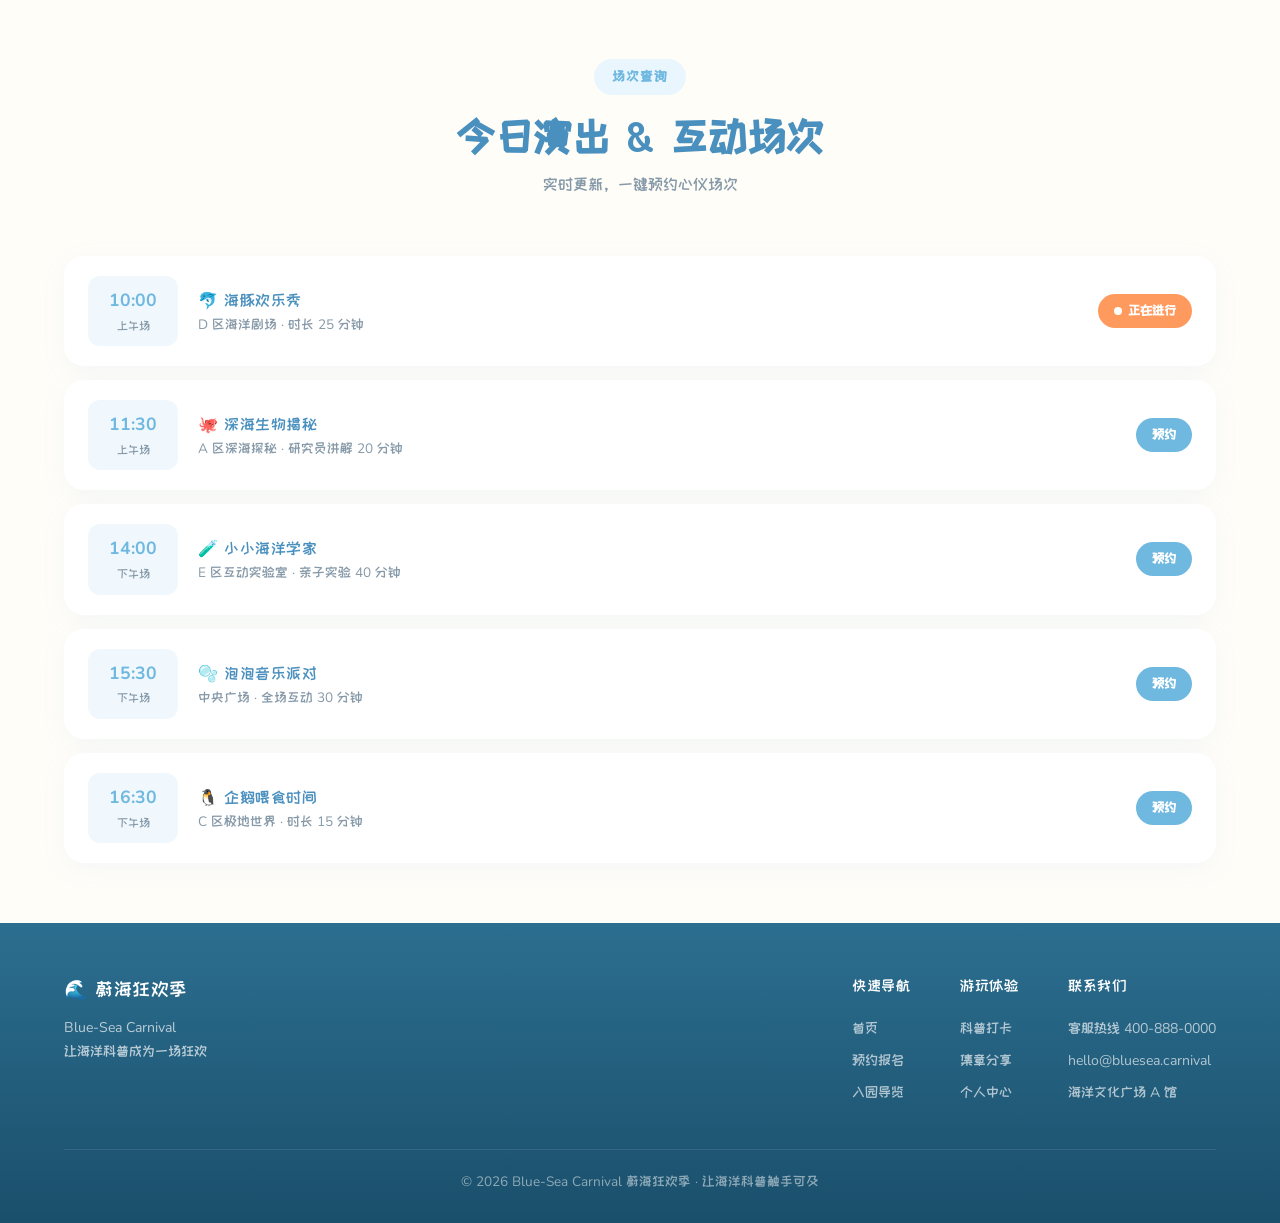
==== commit f8feb89c: "用户编辑: 首页重写为地图+路线+场次查询新结构" ====
--- a/index.html
+++ b/index.html
@@ -2,159 +2,119 @@
 <html lang="zh-CN"><head>
   <meta charset="UTF-8">
   <meta name="viewport" content="width=device-width, initial-scale=1.0">
-  <title>蔚海狂欢季 Blue-Sea Carnival | 解锁海洋奥秘 畅享探索狂欢</title>
-  <link rel="stylesheet" href="css/style.css?v=20261031d">
+  <title>入园导览 | 蔚海狂欢季 Blue-Sea Carnival</title>
+  <link rel="stylesheet" href="css/style.css?v=20261031g">
   <style>
-    /* ========== 首屏 Hero ========== */
-    .hero {
-      min-height: 100vh;
-      display: flex; align-items: center; justify-content: center;
-      position: relative; padding: 120px 24px 80px;
-      text-align: center;
-    }
-    .hero-content { position: relative; z-index: 2; max-width: 820px; }
-    .hero-badge {
-      display: inline-flex; align-items: center; gap: 8px;
-      padding: 8px 20px; background: rgba(255,255,255,0.7);
-      border-radius: var(--radius-pill); color: var(--ocean-blue);
-      font-weight: 700; font-size: 0.9rem; margin-bottom: 28px;
-      backdrop-filter: blur(6px); box-shadow: var(--shadow-soft);
-    }
-    .hero h1 {
-      font-size: clamp(2.6rem, 7vw, 5rem);
-      font-weight: 900; line-height: 1.05;
-      color: var(--deep-sea); margin-bottom: 16px;
-      letter-spacing: -1px;
-    }
-    .hero h1 .gradient {
-      background: linear-gradient(135deg, var(--ocean-blue), var(--coral-orange));
-      -webkit-background-clip: text; background-clip: text;
-      -webkit-text-fill-color: transparent;
-    }
-    .hero .subtitle {
-      font-size: clamp(1.1rem, 2.5vw, 1.5rem);
-      color: var(--text-dark); font-weight: 600; margin-bottom: 14px;
-    }
-    .hero .desc {
-      font-size: 1rem; color: var(--text-muted);
-      max-width: 560px; margin: 0 auto 40px;
-    }
-    .hero-actions { display: flex; gap: 16px; justify-content: center; flex-wrap: wrap; }
-
-    /* 海洋主视觉插画 */
-    .hero-visual {
-      margin-top: 60px; position: relative;
-      max-width: 680px; margin-left: auto; margin-right: auto;
-    }
-    .hero-visual svg { width: 100%; height: auto; filter: drop-shadow(0 20px 40px rgba(10,77,104,0.2)); }
-
-    /* ========== 活动亮点 ========== */
-    .highlights { background: var(--off-white); }
-    .highlight-grid {
-      display: grid; grid-template-columns: repeat(auto-fit, minmax(260px, 1fr));
-      gap: 24px;
-    }
-    .highlight-card {
-      background: #fff; border-radius: var(--radius-lg, 18px);
-      overflow: hidden; text-align: center;
-      border: 1px solid rgba(174,214,241,0.3);
-      box-shadow: var(--shadow-soft);
-      transition: all 0.4s var(--ease-soft);
+    .page-hero {
+      padding: 140px 24px 60px; text-align: center; position: relative; overflow: hidden;
+    }
+    .page-hero h1 { font-size: clamp(2rem, 5vw, 3.2rem); color: var(--deep-sea); font-weight: 900; position: relative; }
+    .page-hero p { color: var(--text-muted); margin-top: 12px; position: relative; }
+
+    /* 导览地图区 */
+    .map-section { padding: 60px 0; }
+    .map-layout { display: grid; grid-template-columns: 1.6fr 1fr; gap: 28px; align-items: start; }
+    @media (max-width: 900px) { .map-layout { grid-template-columns: 1fr; } }
+
+    .map-container {
+      background: linear-gradient(180deg, #D6EAF8, #AED6F1);
+      border-radius: var(--radius-lg); padding: 24px;
+      box-shadow: var(--shadow-card); position: relative; overflow: hidden;
+      min-height: 520px;
+    }
+    .map-svg { width: 100%; height: auto; display: block; }
+    .map-zone { cursor: pointer; transition: all 0.3s; }
+    .map-zone:hover { filter: brightness(1.1); }
+    .map-zone.active { filter: drop-shadow(0 0 12px rgba(255,140,66,0.8)); }
+    .map-pin {
+      position: absolute; transform: translate(-50%, -100%);
+      background: var(--coral-orange); color: #fff;
+      padding: 4px 10px; border-radius: var(--radius-pill);
+      font-size: 0.75rem; font-weight: 700; white-space: nowrap;
+      box-shadow: 0 4px 12px rgba(0,0,0,0.2);
+      animation: pinBounce 2s ease-in-out infinite;
+    }
+    @keyframes pinBounce { 0%,100%{transform:translate(-50%,-100%);} 50%{transform:translate(-50%,-110%);} }
+    .map-pin.user { background: var(--deep-sea); }
+
+    /* 右侧信息面板 */
+    .zone-panel { background: #fff; border-radius: var(--radius-lg); padding: 28px; box-shadow: var(--shadow-card); position: sticky; top: 90px; }
+    .zone-panel h3 { color: var(--deep-sea); margin-bottom: 6px; }
+    .zone-panel .zone-tag { font-size: 0.85rem; color: var(--ocean-blue); margin-bottom: 16px; }
+    .zone-panel .desc { color: var(--text-muted); font-size: 0.92rem; margin-bottom: 18px; }
+    .zone-meta { display: grid; grid-template-columns: 1fr 1fr; gap: 12px; margin-bottom: 20px; }
+    .zone-meta .m { background: var(--mist); padding: 12px; border-radius: var(--radius-sm); text-align: center; }
+    .zone-meta .m .v { font-weight: 800; color: var(--deep-sea); font-size: 1.1rem; }
+    .zone-meta .m .l { font-size: 0.75rem; color: var(--text-muted); }
+    .queue-bar { height: 8px; border-radius: 4px; background: var(--foam); overflow: hidden; margin-top: 6px; }
+    .queue-bar span { display: block; height: 100%; border-radius: 4px; }
+    .q-low { background: var(--mint-green); }
+    .q-mid { background: var(--sun-yellow); }
+    .q-high { background: var(--coral-orange); }
+
+    /* 路线推荐 */
+    .route-section { padding: 40px 0; background: var(--mist); }
+    .route-tabs { display: flex; gap: 10px; justify-content: center; margin-bottom: 30px; flex-wrap: wrap; }
+    .route-tab {
+      padding: 12px 24px; border-radius: var(--radius-pill);
+      background: #fff; color: var(--text-muted); font-weight: 600; cursor: pointer;
+      transition: all 0.2s;
+    }
+    .route-tab.active { background: var(--ocean-blue); color: #fff; }
+    .route-card {
+      background: #fff; border-radius: var(--radius-lg); padding: 28px;
+      box-shadow: var(--shadow-soft); display: none;
+    }
+    .route-card.active { display: block; }
+    .route-steps { display: flex; gap: 0; align-items: stretch; overflow-x: auto; padding-bottom: 8px; }
+    .route-step {
+      flex: 1; min-width: 140px; text-align: center; padding: 16px 8px;
       position: relative;
     }
-    .highlight-card:hover { transform: translateY(-8px); box-shadow: var(--shadow-card); }
-    .highlight-card .card-img {
-      width: 100%; height: 170px; object-fit: cover;
-      display: block;
-    }
-    .highlight-card .card-body { padding: 22px 20px 26px; }
-    .highlight-card h3 { font-size: 1.15rem; color: var(--deep-sea); margin-bottom: 8px; font-weight: 600; }
-    .highlight-card p { color: var(--text-muted); font-size: 0.88rem; line-height: 1.6; }
-
-    /* ========== 用户旅程六阶段 ========== */
-    .journey { background: linear-gradient(180deg, var(--mist), var(--off-white)); }
-    .journey-steps {
-      display: grid; grid-template-columns: repeat(6, 1fr); gap: 16px;
-      position: relative;
-    }
-    .journey-step {
-      background: #fff; border-radius: var(--radius-md);
-      padding: 24px 16px; text-align: center;
-      box-shadow: var(--shadow-soft);
-      transition: all 0.3s; cursor: pointer;
-      border: 2px solid transparent;
-    }
-    .journey-step:hover { border-color: var(--sky-blue); transform: translateY(-4px); }
-    .journey-step .num {
-      width: 40px; height: 40px; border-radius: 50%;
-      background: linear-gradient(135deg, var(--ocean-blue), var(--sky-blue));
-      color: #fff; font-weight: 800; display: grid; place-items: center;
-      margin: 0 auto 12px;
-    }
-    .journey-step h4 { font-size: 0.95rem; color: var(--deep-sea); margin-bottom: 6px; }
-    .journey-step p { font-size: 0.78rem; color: var(--text-muted); }
-    .journey-step .dot { width: 10px; height: 10px; border-radius: 50%; background: var(--coral-orange); margin: 10px auto 0; }
-
-    @media (max-width: 900px) {
-      .journey-steps { grid-template-columns: repeat(3, 1fr); }
-    }
-    @media (max-width: 560px) {
-      .journey-steps { grid-template-columns: repeat(2, 1fr); }
-    }
-
-    /* ========== 数据统计 ========== */
-    .stats {
-      color: #fff;
-      border-radius: var(--radius-lg);
-      padding: 50px 40px; margin: 60px auto;
-      max-width: 1100px;
-      display: grid; grid-template-columns: repeat(4, 1fr);
-      gap: 30px; text-align: center;
-      position: relative; overflow: hidden;
-    }
-    /* stats 背景图：通过 HTML <img> 控制，方便用户直接替换 */
-    .stats-bg {
-      position: absolute; inset: 0;
-      width: 100%; height: 100%;
-      object-fit: cover; object-position: center;
-      z-index: -1;
-    }
-    .stats::before {
-      content: ""; position: absolute; inset: 0;
-      background: linear-gradient(135deg, rgba(10,77,104,0.82) 0%, rgba(26,107,158,0.75) 50%, rgba(58,155,214,0.72) 100%);
-      z-index: 0;
-    }
-    .stats::after {
-      content: ""; position: absolute; inset: 0;
-      background: radial-gradient(circle at 30% 40%, rgba(255,255,255,0.12) 0%, transparent 60%);
-      z-index: 0;
-    }
-    .stat-item { position: relative; z-index: 1; }
-    .stat-item .num { font-size: 2.8rem; font-weight: 800; color: var(--sun-yellow, #FFD93D); text-shadow: 0 3px 12px rgba(0,0,0,0.25); }
-    .stat-item .label { font-size: 0.92rem; opacity: 0.92; margin-top: 8px; letter-spacing: 1px; }
-    @media (max-width: 700px) { .stats { grid-template-columns: repeat(2, 1fr); padding: 36px 20px; } }
-
-    /* ========== 家长关怀区 ========== */
-    .parent-care { background: var(--off-white); }
-    .care-grid {
-      display: grid; grid-template-columns: repeat(auto-fit, minmax(280px, 1fr));
-      gap: 24px;
-    }
-    .care-card {
-      background: #fff; border-radius: var(--radius-md);
-      padding: 28px; display: flex; gap: 18px; align-items: flex-start;
-      box-shadow: var(--shadow-soft);
-    }
-    .care-card .care-icon {
-      flex-shrink: 0; width: 52px; height: 52px; border-radius: 16px;
-      background: var(--foam); display: grid; place-items: center; font-size: 1.6rem;
-    }
-    .care-card h4 { color: var(--deep-sea); margin-bottom: 6px; }
-    .care-card p { color: var(--text-muted); font-size: 0.9rem; }
+    .route-step .icon {
+      width: 56px; height: 56px; border-radius: 50%; margin: 0 auto 10px;
+      background: linear-gradient(135deg, var(--sky-blue), var(--ocean-blue));
+      color: #fff; display: grid; place-items: center; font-size: 1.5rem;
+    }
+    .route-step h5 { color: var(--deep-sea); font-size: 0.9rem; }
+    .route-step p { font-size: 0.75rem; color: var(--text-muted); margin-top: 4px; }
+    .route-step:not(:last-child)::after {
+      content: "→"; position: absolute; right: -10px; top: 28px;
+      color: var(--sky-blue); font-size: 1.2rem;
+    }
+    .route-info {
+      margin-top: 20px; display: flex; gap: 16px; flex-wrap: wrap;
+      justify-content: center; padding-top: 20px; border-top: 1px dashed var(--foam);
+    }
+    .route-info .ri { font-size: 0.88rem; color: var(--text-muted); }
+    .route-info .ri b { color: var(--deep-sea); }
+
+    /* 场次列表 */
+    .schedule-section { padding: 60px 0; }
+    .schedule-list { display: grid; gap: 14px; }
+    .schedule-item {
+      background: #fff; border-radius: var(--radius-md); padding: 20px 24px;
+      box-shadow: var(--shadow-soft); display: flex; align-items: center; gap: 20px;
+      flex-wrap: wrap;
+    }
+    .schedule-time {
+      flex-shrink: 0; width: 90px; text-align: center;
+      padding: 10px; background: var(--mist); border-radius: var(--radius-sm);
+    }
+    .schedule-time .t { font-weight: 800; color: var(--ocean-blue); font-size: 1.1rem; }
+    .schedule-time .d { font-size: 0.75rem; color: var(--text-muted); }
+    .schedule-info { flex: 1; min-width: 200px; }
+    .schedule-info h5 { color: var(--deep-sea); font-size: 1rem; }
+    .schedule-info p { font-size: 0.85rem; color: var(--text-muted); }
+    .schedule-actions { display: flex; gap: 8px; }
+    .btn-sm { padding: 8px 16px; border-radius: var(--radius-pill); font-size: 0.82rem; font-weight: 600; }
+    .btn-sm.primary { background: var(--ocean-blue); color: #fff; }
+    .btn-sm.live { background: var(--coral-orange); color: #fff; }
+    .live-dot { display: inline-block; width: 8px; height: 8px; border-radius: 50%; background: #fff; margin-right: 6px; animation: pulse 1s infinite; }
+    @keyframes pulse { 0%,100%{opacity:1;} 50%{opacity:0.3;} }
   </style>
-<style>@keyframes toastIn { from { opacity:0; transform:translateX(-50%) translateY(20px);} to {opacity:1; transform:translateX(-50%) translateY(0);} }</style><style>@keyframes toastIn { from { opacity:0; transform:translateX(-50%) translateY(20px);} to {opacity:1; transform:translateX(-50%) translateY(0);} }</style><style>@keyframes toastIn { from { opacity:0; transform:translateX(-50%) translateY(20px);} to {opacity:1; transform:translateX(-50%) translateY(0);} }</style><style>@keyframes toastIn { from { opacity:0; transform:translateX(-50%) translateY(20px);} to {opacity:1; transform:translateX(-50%) translateY(0);} }</style><style>@keyframes toastIn { from { opacity:0; transform:translateX(-50%) translateY(20px);} to {opacity:1; transform:translateX(-50%) translateY(0);} }</style><style>@keyframes toastIn { from { opacity:0; transform:translateX(-50%) translateY(20px);} to {opacity:1; transform:translateX(-50%) translateY(0);} }</style><style>@keyframes toastIn { from { opacity:0; transform:translateX(-50%) translateY(20px);} to {opacity:1; transform:translateX(-50%) translateY(0);} }</style><style>@keyframes toastIn { from { opacity:0; transform:translateX(-50%) translateY(20px);} to {opacity:1; transform:translateX(-50%) translateY(0);} }</style></head>
+<style>@keyframes toastIn { from { opacity:0; transform:translateX(-50%) translateY(20px);} to {opacity:1; transform:translateX(-50%) translateY(0);} }</style></head>
 <body>
-  <!-- 导航栏 -->
   <nav class="navbar" style="box-shadow: rgba(10, 77, 104, 0.08) 0px 4px 20px;">
     <a href="index.html" class="nav-brand">
       <span class="logo-mark">
@@ -163,9 +123,9 @@
       蔚海狂欢季
     </a>
     <div class="nav-links">
-      <a href="index.html" class="active">首页</a>
+      <a href="index.html">首页</a>
       <a href="reservation.html">预约报名</a>
-      <a href="map.html">入园导览</a>
+      <a href="map.html" class="active">入园导览</a>
       <a href="science.html">科普打卡</a>
       <a href="stamps.html">集章分享</a>
       <a href="profile.html">个人中心</a>
@@ -174,201 +134,182 @@
     <button class="menu-toggle" aria-label="菜单"><span></span><span></span><span></span></button>
   </nav>
 
-  <!-- 首屏封面 -->
-  <header class="cover">
-    <img src="images/cover.jpg" alt="蔚海狂欢季 Blue-Sea Carnival 2026" class="cover-img">
-    <!-- 👇 START 按钮：CSS 在 style.css 的 .cover-start -->
-    <a href="#highlights" class="cover-start" onclick="scrollToId('highlights');return false;" aria-label="开始探索" style="align-self: flex-end;">
-      <span class="cover-start-label">START</span>
-      <span class="cover-start-arrow">↓</span>
-    </a>
-  </header>
-
-  <!-- 活动亮点 -->
-  <section id="highlights" class="section highlights">
-    <div class="container" style="">
-      <div class="section-title fade-in visible">
-        <span class="eyebrow">活动亮点</span>
-        <h2>四大核心体验 点亮夏日海洋</h2>
-        <p>融合科普、互动、游戏与社交，让每一次探索都充满惊喜</p>
-      </div>
-      <div class="highlight-grid">
-        <div class="highlight-card fade-in visible">
-          <img class="card-img" src="images/user-index-img-1.jpg" alt="沉浸式科普展区">
-          <div class="card-body">
-            <h3>沉浸式科普展区</h3>
-            <p>六大海洋主题展区，AR 互动还原深海生态，把课本知识变成可触摸的奇妙体验。</p>
-          </div>
-        </div>
-        <div class="highlight-card fade-in visible">
-          <img class="card-img" src="images/user-index-img-2.jpg" alt="趣味打卡任务">
-          <div class="card-body">
-            <h3>趣味打卡任务</h3>
-            <p>游戏化科普卡片 + 点位任务系统，边玩边学，完成任务解锁海洋小达人徽章。</p>
-          </div>
-        </div>
-        <div class="highlight-card fade-in visible">
-          <img class="card-img" src="images/user-index-img-3.jpg" alt="集章兑换周边">
-          <div class="card-body">
-            <h3>集章兑换周边</h3>
-            <p>集齐六大展区印章，兑换限定海洋主题周边，更有自动生成纪念海报可分享。</p>
-          </div>
-        </div>
-        <div class="highlight-card fade-in visible">
-          <img class="card-img" src="images/user-index-img-4.jpg" alt="智能导览路线">
-          <div class="card-body">
-            <h3>智能导览路线</h3>
-            <p>实时定位 + 智能路线推荐，避开排队高峰，让家长和孩子轻松玩遍全场。</p>
-          </div>
+  <header class="page-hero ocean-bg">
+    <div class="ripple-layer"></div>
+    <h1>入园导览</h1>
+    <p>智能地图 · 实时场次 · 推荐路线，少走弯路畅玩全场</p>
+  <div class="doodle bubble" style="left: 33.326%; top: 22.0625%; animation-delay: 3.59266s; animation-duration: 10.6043s; transform: rotate(25.533deg); width: 32.3497px; height: 32.3497px;"></div><div class="doodle bubble" style="left: 77.1419%; top: 40.2125%; animation-delay: 1.48814s; animation-duration: 7.13462s; transform: rotate(28.3509deg); width: 49.8487px; height: 49.8487px;"></div><div class="doodle bubble" style="left: 41.431%; top: 10.819%; animation-delay: 0.244095s; animation-duration: 7.39113s; transform: rotate(-23.3354deg); width: 35.5543px; height: 35.5543px;"></div><div class="doodle bubble" style="left: 92.2583%; top: 45.4987%; animation-delay: 2.66775s; animation-duration: 9.14789s; transform: rotate(26.2408deg); width: 49.636px; height: 49.636px;"></div><div class="doodle star" style="left: 90.6679%; top: 26.4136%; animation-delay: 0.157678s; animation-duration: 10.371s; transform: rotate(26.0521deg); font-size: 19.6003px;"><svg width="24" height="24" viewBox="0 0 24 24" fill="currentColor"><path d="M12 2l2.4 7.4H22l-6 4.6 2.3 7.4L12 16.8 5.7 21.4 8 14 2 9.4h7.6z"></path></svg></div><div class="doodle star" style="left: 48.8601%; top: 56.3902%; animation-delay: 2.16691s; animation-duration: 10.0709s; transform: rotate(4.07925deg); font-size: 30.1591px;"><svg width="24" height="24" viewBox="0 0 24 24" fill="currentColor"><path d="M12 2l2.4 7.4H22l-6 4.6 2.3 7.4L12 16.8 5.7 21.4 8 14 2 9.4h7.6z"></path></svg></div><div class="doodle star" style="left: 31.4871%; top: 74.6263%; animation-delay: 3.55327s; animation-duration: 6.60507s; transform: rotate(-2.42583deg); font-size: 28.7475px;"><svg width="24" height="24" viewBox="0 0 24 24" fill="currentColor"><path d="M12 2l2.4 7.4H22l-6 4.6 2.3 7.4L12 16.8 5.7 21.4 8 14 2 9.4h7.6z"></path></svg></div><div class="doodle star-outline" style="left: 59.7418%; top: 54.0539%; animation-delay: 0.768032s; animation-duration: 8.19073s; transform: rotate(27.094deg); font-size: 25.8584px; color: rgb(255, 140, 66);"><svg width="28" height="28" viewBox="0 0 24 24" fill="none" stroke="#FF8C42" stroke-width="2" stroke-linejoin="round"><path d="M12 2l2.4 7.4H22l-6 4.6 2.3 7.4L12 16.8 5.7 21.4 8 14 2 9.4h7.6z"></path></svg></div><div class="doodle star-outline" style="left: 47.4614%; top: 49.1527%; animation-delay: 0.78197s; animation-duration: 6.89582s; transform: rotate(2.38347deg); font-size: 25.1384px; color: rgb(46, 134, 171);"><svg width="28" height="28" viewBox="0 0 24 24" fill="none" stroke="#2E86AB" stroke-width="2" stroke-linejoin="round"><path d="M12 2l2.4 7.4H22l-6 4.6 2.3 7.4L12 16.8 5.7 21.4 8 14 2 9.4h7.6z"></path></svg></div><div class="doodle star-outline" style="left: 4.09708%; top: 85.1721%; animation-delay: 2.58991s; animation-duration: 8.91859s; transform: rotate(5.20536deg); font-size: 28.3417px; color: rgb(126, 215, 193);"><svg width="28" height="28" viewBox="0 0 24 24" fill="none" stroke="#7ED7C1" stroke-width="2" stroke-linejoin="round"><path d="M12 2l2.4 7.4H22l-6 4.6 2.3 7.4L12 16.8 5.7 21.4 8 14 2 9.4h7.6z"></path></svg></div><div class="doodle star-outline" style="left: 12.4327%; top: 67.5645%; animation-delay: 0.659979s; animation-duration: 8.87918s; transform: rotate(18.7862deg); font-size: 18.818px; color: rgb(255, 217, 61);"><svg width="28" height="28" viewBox="0 0 24 24" fill="none" stroke="#FFD93D" stroke-width="2" stroke-linejoin="round"><path d="M12 2l2.4 7.4H22l-6 4.6 2.3 7.4L12 16.8 5.7 21.4 8 14 2 9.4h7.6z"></path></svg></div><div class="doodle star-outline" style="left: 31.4868%; top: 37.4149%; animation-delay: 0.711095s; animation-duration: 6.54002s; transform: rotate(-24.5164deg); font-size: 31.5268px; color: rgb(126, 215, 193);"><svg width="28" height="28" viewBox="0 0 24 24" fill="none" stroke="#7ED7C1" stroke-width="2" stroke-linejoin="round"><path d="M12 2l2.4 7.4H22l-6 4.6 2.3 7.4L12 16.8 5.7 21.4 8 14 2 9.4h7.6z"></path></svg></div><div class="doodle tape blue" style="left: 91.9153%; top: 21.5251%; animation-delay: 3.41697s; animation-duration: 8.68349s; transform: rotate(0.648678deg); width: 83.0728px; height: 16.3478px;"></div><div class="doodle tape blue" style="left: 24.0138%; top: 8.24435%; animation-delay: 2.04729s; animation-duration: 6.60426s; transform: rotate(3.20853deg); width: 98.0479px; height: 16.0892px;"></div><div class="doodle tape blue" style="left: 81.2964%; top: 47.1804%; animation-delay: 1.58303s; animation-duration: 5.25409s; transform: rotate(-7.61673deg); width: 70.7745px; height: 21.8467px;"></div><div class="doodle dots" style="left: 61.1024%; top: 68.1284%; animation-delay: 1.75418s; animation-duration: 9.25752s; transform: rotate(19.8016deg); width: 37.6052px; height: 37.6052px;"></div><div class="doodle dots" style="left: 60.3646%; top: 80.9269%; animation-delay: 1.08649s; animation-duration: 9.72777s; transform: rotate(-6.29982deg); width: 64.3597px; height: 64.3597px;"></div><div class="doodle dots" style="left: 79.3597%; top: 62.7312%; animation-delay: 2.75982s; animation-duration: 8.49406s; transform: rotate(27.319deg); width: 65.6842px; height: 65.6842px;"></div><div class="doodle diamond" style="left: 32.1833%; top: 4.42541%; animation-delay: 3.44852s; animation-duration: 7.10964s; transform: rotate(17.2991deg);"></div><div class="doodle diamond blue" style="left: 89.5685%; top: 51.8219%; animation-delay: 1.27923s; animation-duration: 9.91648s; transform: rotate(-5.44463deg);"></div><div class="doodle diamond yellow" style="left: 67.6861%; top: 20.0701%; animation-delay: 3.53398s; animation-duration: 6.61931s; transform: rotate(-21.1205deg);"></div><div class="doodle diamond" style="left: 57.8354%; top: 44.3257%; animation-delay: 1.49721s; animation-duration: 6.30716s; transform: rotate(-5.80072deg);"></div><div class="doodle wave" style="left: 63.7344%; top: 75.6063%; animation-delay: 2.73902s; animation-duration: 5.24528s; transform: rotate(6.04819deg); color: rgb(255, 140, 66);"><svg width="90" height="24" viewBox="0 0 90 24" fill="none" stroke="currentColor" stroke-width="2.5" stroke-linecap="round"><path d="M0 12 Q 15 0 30 12 T 60 12 T 90 12"></path></svg></div><div class="doodle wave" style="left: 52.9865%; top: 46.5661%; animation-delay: 1.80185s; animation-duration: 6.71018s; transform: rotate(-15.3727deg); color: rgb(255, 181, 197);"><svg width="90" height="24" viewBox="0 0 90 24" fill="none" stroke="currentColor" stroke-width="2.5" stroke-linecap="round"><path d="M0 12 Q 15 0 30 12 T 60 12 T 90 12"></path></svg></div></header>
+
+  <!-- 交互式地图 -->
+  <section class="map-section">
+    <div class="container">
+      <div class="map-layout">
+        <!-- 地图 -->
+        <div class="map-container fade-in visible">
+          <svg class="map-svg" viewBox="0 0 800 520" xmlns="http://www.w3.org/2000/svg">
+            <!-- 海水背景纹理 -->
+            <defs>
+              <pattern id="waves" width="60" height="20" patternUnits="userSpaceOnUse">
+                <path d="M0 10 Q 15 0 30 10 T 60 10" fill="none" stroke="rgba(255,255,255,0.3)" stroke-width="1.5"></path>
+              </pattern>
+            </defs>
+            <rect width="800" height="520" fill="url(#waves)"></rect>
+            <!-- 入口 -->
+            <rect x="340" y="440" width="120" height="60" rx="10" fill="#FF8C42" class="map-zone" data-zone="entrance"></rect>
+            <text x="400" y="475" text-anchor="middle" fill="#fff" font-size="14" font-weight="700">入口</text>
+            <!-- 展区 A 深海探秘 -->
+            <ellipse cx="180" cy="160" rx="100" ry="70" fill="#1A6B9E" class="map-zone active" data-zone="a"></ellipse>
+            <text x="180" y="155" text-anchor="middle" fill="#fff" font-size="13" font-weight="700">A 深海探秘</text>
+            <text x="180" y="175" text-anchor="middle" fill="rgba(255,255,255,0.8)" font-size="11">AR 体验区</text>
+            <!-- 展区 B 珊瑚花园 -->
+            <ellipse cx="400" cy="120" rx="90" ry="65" fill="#BB8FCE" class="map-zone" data-zone="b"></ellipse>
+            <text x="400" y="115" text-anchor="middle" fill="#fff" font-size="13" font-weight="700">B 珊瑚花园</text>
+            <text x="400" y="135" text-anchor="middle" fill="rgba(255,255,255,0.8)" font-size="11">活体展区</text>
+            <!-- 展区 C 极地世界 -->
+            <ellipse cx="620" cy="160" rx="95" ry="65" fill="#AED6F1" class="map-zone" data-zone="c"></ellipse>
+            <text x="620" y="155" text-anchor="middle" fill="#0A4D68" font-size="13" font-weight="700">C 极地世界</text>
+            <text x="620" y="175" text-anchor="middle" fill="rgba(10,77,104,0.7)" font-size="11">企鹅馆</text>
+            <!-- 展区 D 海洋剧场 -->
+            <rect x="100" y="300" width="140" height="90" rx="14" fill="#FFD93D" class="map-zone" data-zone="d"></rect>
+            <text x="170" y="340" text-anchor="middle" fill="#0A4D68" font-size="13" font-weight="700">D 海洋剧场</text>
+            <text x="170" y="360" text-anchor="middle" fill="rgba(10,77,104,0.7)" font-size="11">海豚表演</text>
+            <!-- 展区 E 互动实验室 -->
+            <rect x="330" y="290" width="140" height="90" rx="14" fill="#76D7C4" class="map-zone" data-zone="e"></rect>
+            <text x="400" y="330" text-anchor="middle" fill="#0A4D68" font-size="13" font-weight="700">E 互动实验室</text>
+            <text x="400" y="350" text-anchor="middle" fill="rgba(10,77,104,0.7)" font-size="11">科普课堂</text>
+            <!-- 展区 F 集章中心 -->
+            <rect x="560" y="300" width="140" height="90" rx="14" fill="#5DADE2" class="map-zone" data-zone="f"></rect>
+            <text x="630" y="340" text-anchor="middle" fill="#fff" font-size="13" font-weight="700">F 集章中心</text>
+            <text x="630" y="360" text-anchor="middle" fill="rgba(255,255,255,0.85)" font-size="11">兑换周边</text>
+            <!-- 路径连线 -->
+            <path d="M400 440 Q 400 390 180 230" fill="none" stroke="rgba(255,255,255,0.6)" stroke-width="3" stroke-dasharray="8 6"></path>
+            <path d="M400 440 Q 400 390 400 185" fill="none" stroke="rgba(255,255,255,0.6)" stroke-width="3" stroke-dasharray="8 6"></path>
+            <path d="M400 440 Q 400 390 620 225" fill="none" stroke="rgba(255,255,255,0.6)" stroke-width="3" stroke-dasharray="8 6"></path>
+          </svg>
+          <div class="map-pin" style="left:22.5%; top:31%;">🔥 热门</div>
+          <div class="map-pin user" style="left:50%; top:84%;">📍 我在入口</div>
+        </div>
+
+        <!-- 右侧信息 -->
+        <div class="zone-panel fade-in visible">
+          <span class="tag tag-blue">当前选中</span>
+          <h3 id="zoneName">A · 深海探秘</h3>
+          <div class="zone-tag">AR 互动体验区 · 推荐游玩 30 分钟</div>
+          <p class="desc" id="zoneDesc">戴上 AR 眼镜潜入 3000 米深海，近距离观察鲸鲨、章鱼、发光水母等深海生物，感受神秘的深海世界。</p>
+          <div class="zone-meta">
+            <div class="m"><div class="v" id="zoneWait">15分</div><div class="l">预计排队</div></div>
+            <div class="m"><div class="v" id="zoneOpen">09:00</div><div class="l">开放时间</div></div>
+          </div>
+          <div style="margin-bottom:16px;">
+            <div style="display:flex; justify-content:space-between; font-size:0.85rem;">
+              <span>拥挤程度</span><span id="queueText" style="color:var(--mint-green); font-weight:600;">畅通</span>
+            </div>
+            <div class="queue-bar"><span class="q-low" id="queueBar" style="width:30%"></span></div>
+          </div>
+          <button class="btn btn-primary" style="width:100%; justify-content:center;" onclick="toast('已为您规划前往 A 区的最优路线', 'success')">
+            🧭 导航到这里
+          </button>
         </div>
       </div>
     </div>
   </section>
 
-  <!-- 用户旅程 -->
-  <section class="section journey">
+  <!-- 智能路线推荐 -->
+  <section class="route-section">
     <div class="container">
-      <div class="section-title fade-in visible">
-        <span class="eyebrow">用户旅程</span>
-        <h2>六步畅玩 从种草到回味</h2>
-        <p>完整覆盖活动前中后，打造无缝衔接的海洋探索体验</p>
-      </div>
-      <div class="journey-steps">
-        <a href="index.html" class="journey-step fade-in visible">
-          <div class="num">1</div>
-          <h4>预热种草</h4>
-          <p>被海洋主题吸引</p>
-          <div class="dot"></div>
-        </a>
-        <a href="reservation.html" class="journey-step fade-in visible">
-          <div class="num">2</div>
-          <h4>预约报名</h4>
-          <p>一键锁定场次</p>
-          <div class="dot"></div>
-        </a>
-        <a href="map.html" class="journey-step fade-in visible">
-          <div class="num">3</div>
-          <h4>入园导览</h4>
-          <p>智能路线导航</p>
-          <div class="dot"></div>
-        </a>
-        <a href="science.html" class="journey-step fade-in visible">
-          <div class="num">4</div>
-          <h4>科普打卡</h4>
-          <p>边玩边学知识</p>
-          <div class="dot"></div>
-        </a>
-        <a href="stamps.html" class="journey-step fade-in visible">
-          <div class="num">5</div>
-          <h4>集章分享</h4>
-          <p>兑换限定奖励</p>
-          <div class="dot"></div>
-        </a>
-        <a href="profile.html" class="journey-step fade-in visible">
-          <div class="num">6</div>
-          <h4>回味沉淀</h4>
-          <p>成长档案回顾</p>
-          <div class="dot"></div>
-        </a>
+      <div class="section-title fade-in">
+        <span class="eyebrow">智能路线</span>
+        <h2>推荐游览路线</h2>
+        <p>根据人流与场次实时推荐，选择适合你的游玩节奏</p>
+      </div>
+      <div class="route-tabs fade-in">
+        <div class="route-tab active" data-route="family">👨‍👩‍👧 亲子畅玩</div>
+        <div class="route-tab" data-route="teen">🎮 青少年探索</div>
+        <div class="route-tab" data-route="quick">⚡ 精华速览</div>
+      </div>
+
+      <div class="route-card active fade-in" data-card="family">
+        <div class="route-steps">
+          <div class="route-step"><div class="icon">🎬</div><h5>D 海洋剧场</h5><p>海豚表演 10:00</p></div>
+          <div class="route-step"><div class="icon">🌊</div><h5>A 深海探秘</h5><p>AR 体验</p></div>
+          <div class="route-step"><div class="icon">🐠</div><h5>B 珊瑚花园</h5><p>活体观察</p></div>
+          <div class="route-step"><div class="icon">🧪</div><h5>E 互动实验室</h5><p>科普课堂</p></div>
+          <div class="route-step"><div class="icon">🎁</div><h5>F 集章中心</h5><p>兑换周边</p></div>
+        </div>
+        <div class="route-info">
+          <span class="ri">⏱ 总时长 <b>约 3.5 小时</b></span>
+          <span class="ri">🚶 步行距离 <b>约 1.2 km</b></span>
+          <span class="ri">👥 避开高峰 <b>2 处</b></span>
+        </div>
+      </div>
+
+      <div class="route-card fade-in" data-card="teen">
+        <div class="route-steps">
+          <div class="route-step"><div class="icon">🌊</div><h5>A 深海探秘</h5><p>AR 沉浸</p></div>
+          <div class="route-step"><div class="icon">🐧</div><h5>C 极地世界</h5><p>企鹅互动</p></div>
+          <div class="route-step"><div class="icon">🧪</div><h5>E 互动实验室</h5><p>实验挑战</p></div>
+          <div class="route-step"><div class="icon">🐠</div><h5>B 珊瑚花园</h5><p>知识问答</p></div>
+          <div class="route-step"><div class="icon">🎁</div><h5>F 集章中心</h5><p>徽章解锁</p></div>
+        </div>
+        <div class="route-info">
+          <span class="ri">⏱ 总时长 <b>约 4 小时</b></span>
+          <span class="ri">🏆 可集章 <b>6 枚</b></span>
+          <span class="ri">🎮 互动任务 <b>8 个</b></span>
+        </div>
+      </div>
+
+      <div class="route-card fade-in" data-card="quick">
+        <div class="route-steps">
+          <div class="route-step"><div class="icon">🐠</div><h5>B 珊瑚花园</h5><p>快速打卡</p></div>
+          <div class="route-step"><div class="icon">🎬</div><h5>D 海洋剧场</h5><p>精华表演</p></div>
+          <div class="route-step"><div class="icon">🎁</div><h5>F 集章中心</h5><p>纪念兑换</p></div>
+        </div>
+        <div class="route-info">
+          <span class="ri">⏱ 总时长 <b>约 1.5 小时</b></span>
+          <span class="ri">⚡ 精华点位 <b>3 处</b></span>
+        </div>
       </div>
     </div>
   </section>
 
-  <!-- 数据统计 -->
-  <section class="container">
-    <div class="stats fade-in visible">
-      <!-- 👇 替换 stats 背景图：改这里的 src 就行 -->
-      <img class="stats-bg" src="images/stats-bg.jpg" alt="" aria-hidden="true">
-      <div class="stat-item">
-        <div class="num">6+</div>
-        <div class="label">主题展区</div>
-      </div>
-      <div class="stat-item">
-        <div class="num">20+</div>
-        <div class="label">互动打卡点</div>
-      </div>
-      <div class="stat-item">
-        <div class="num">100+</div>
-        <div class="label">海洋科普知识点</div>
-      </div>
-      <div class="stat-item">
-        <div class="num">5000+</div>
-        <div class="label">家庭已预约</div>
+  <!-- 场次查询 -->
+  <section class="schedule-section">
+    <div class="container">
+      <div class="section-title fade-in">
+        <span class="eyebrow">场次查询</span>
+        <h2>今日演出 &amp; 互动场次</h2>
+        <p>实时更新，一键预约心仪场次</p>
+      </div>
+      <div class="schedule-list">
+        <div class="schedule-item fade-in">
+          <div class="schedule-time"><div class="t">10:00</div><div class="d">上午场</div></div>
+          <div class="schedule-info"><h5>🐬 海豚欢乐秀</h5><p>D 区海洋剧场 · 时长 25 分钟</p></div>
+          <div class="schedule-actions"><button class="btn-sm live"><span class="live-dot"></span>正在进行</button></div>
+        </div>
+        <div class="schedule-item fade-in">
+          <div class="schedule-time"><div class="t">11:30</div><div class="d">上午场</div></div>
+          <div class="schedule-info"><h5>🐙 深海生物揭秘</h5><p>A 区深海探秘 · 研究员讲解 20 分钟</p></div>
+          <div class="schedule-actions"><button class="btn-sm primary" onclick="toast('已预约 11:30 场次')">预约</button></div>
+        </div>
+        <div class="schedule-item fade-in">
+          <div class="schedule-time"><div class="t">14:00</div><div class="d">下午场</div></div>
+          <div class="schedule-info"><h5>🧪 小小海洋学家</h5><p>E 区互动实验室 · 亲子实验 40 分钟</p></div>
+          <div class="schedule-actions"><button class="btn-sm primary" onclick="toast('已预约 14:00 场次')">预约</button></div>
+        </div>
+        <div class="schedule-item fade-in">
+          <div class="schedule-time"><div class="t">15:30</div><div class="d">下午场</div></div>
+          <div class="schedule-info"><h5>🫧 泡泡音乐派对</h5><p>中央广场 · 全场互动 30 分钟</p></div>
+          <div class="schedule-actions"><button class="btn-sm primary" onclick="toast('已预约 15:30 场次')">预约</button></div>
+        </div>
+        <div class="schedule-item fade-in">
+          <div class="schedule-time"><div class="t">16:30</div><div class="d">下午场</div></div>
+          <div class="schedule-info"><h5>🐧 企鹅喂食时间</h5><p>C 区极地世界 · 时长 15 分钟</p></div>
+          <div class="schedule-actions"><button class="btn-sm primary" onclick="toast('已预约 16:30 场次')">预约</button></div>
+        </div>
       </div>
     </div>
   </section>
 
-  <!-- 家长关怀 -->
-  <section class="section parent-care">
-    <div class="container">
-      <div class="section-title fade-in visible">
-        <span class="eyebrow">家长关怀</span>
-        <h2>放心陪伴 安心探索</h2>
-        <p>我们兼顾青少年趣味与家长关心的安全、科普、信息需求</p>
-      </div>
-      <div class="care-grid">
-        <div class="care-card fade-in visible">
-          <div class="care-icon">🛡️</div>
-          <div>
-            <h4>全程安全保障</h4>
-            <p>园区多重安保、儿童防走失手环、紧急医疗点全覆盖，家长更安心。</p>
-          </div>
-        </div>
-        <div class="care-card fade-in visible">
-          <div class="care-icon">📚</div>
-          <div>
-            <h4>权威科普内容</h4>
-            <p>联合海洋研究所专家审核内容，确保知识点准确、适龄、有深度。</p>
-          </div>
-        </div>
-        <div class="care-card fade-in visible">
-          <div class="care-icon">📍</div>
-          <div>
-            <h4>实时场次信息</h4>
-            <p>演出、互动场次实时更新，智能路线推荐避开人流，少走弯路。</p>
-          </div>
-        </div>
-        <div class="care-card fade-in visible">
-          <div class="care-icon">📱</div>
-          <div>
-            <h4>亲子协作模式</h4>
-            <p>家长可远程查看孩子打卡进度，共同完成亲子任务，增进互动。</p>
-          </div>
-        </div>
-        <div class="care-card fade-in visible">
-          <div class="care-icon">🎟️</div>
-          <div>
-            <h4>电子门票快检</h4>
-            <p>一人一码电子票，无需排队换票，扫码秒入园，省出更多游玩时间。</p>
-          </div>
-        </div>
-        <div class="care-card fade-in visible">
-          <div class="care-icon">🏆</div>
-          <div>
-            <h4>成长纪念档案</h4>
-            <p>自动生成孩子活动纪念海报与集章成绩单，珍藏每一次海洋探索回忆。</p>
-          </div>
-        </div>
-      </div>
-    </div>
-  </section>
-
-  <!-- 行动召唤 -->
-  <section class="cta-section">
-    <div class="container" style="text-align:center;">
-      <div class="fade-in visible">
-        <h2 style="font-size: clamp(1.6rem, 3.5vw, 2.4rem); color: var(--deep-sea); margin-bottom: 16px;">
-          这个夏天，和孩子一起潜入蔚蓝大海 🌊
-        </h2>
-        <p style="color: var(--text-muted); max-width: 500px; margin: 0 auto 32px;">
-          限时早鸟票开放中，完成预约即可获得集章手册一份
-        </p>
-        <a href="reservation.html" class="btn btn-primary btn-lg">立即预约报名 →</a>
-      </div>
-    </div>
-  </section>
-
-  <!-- 页脚 -->
   <footer class="footer">
     <div class="container" style="position: relative; z-index: 1;">
       <div class="footer-inner">
@@ -401,19 +342,51 @@
     </div>
   </footer>
 
-  <button class="back-to-top show" aria-label="回到顶部">
+  <button class="back-to-top" aria-label="回到顶部">
     <svg width="20" height="20" viewBox="0 0 24 24" fill="none" stroke="currentColor" stroke-width="2.5" stroke-linecap="round" stroke-linejoin="round"><path d="M12 19V5M5 12l7-7 7 7"></path></svg>
   </button>
 
-  <script>window.PAGE_ID = 'home';</script>
+  <script>
+    window.PAGE_ID = 'map';
+    // 展区数据
+    const zones = {
+      a: { name: 'A · 深海探秘', tag: 'AR 互动体验区 · 推荐游玩 30 分钟', desc: '戴上 AR 眼镜潜入 3000 米深海，近距离观察鲸鲨、章鱼、发光水母等深海生物，感受神秘的深海世界。', wait: '15分', open: '09:00', queue: 30, qClass: 'q-low', qText: '畅通', qColor: 'var(--mint-green)' },
+      b: { name: 'B · 珊瑚花园', tag: '活体生物展区 · 推荐游玩 25 分钟', desc: '五彩斑斓的珊瑚礁生态系统，近距离观察小丑鱼、海葵、海星等热带海洋生物。', wait: '8分', open: '09:00', queue: 20, qClass: 'q-low', qText: '畅通', qColor: 'var(--mint-green)' },
+      c: { name: 'C · 极地世界', tag: '企鹅馆 · 推荐游玩 20 分钟', desc: '模拟极地生态环境，观看可爱的企鹅游泳、喂食，了解极地海洋保护知识。', wait: '25分', open: '09:30', queue: 65, qClass: 'q-mid', qText: '适中', qColor: 'var(--sun-yellow)' },
+      d: { name: 'D · 海洋剧场', tag: '海豚表演场 · 每场 25 分钟', desc: '聪明的海豚带来精彩表演，跳跃、顶球、呼啦圈，全场欢笑不断。', wait: '40分', open: '10:00', queue: 85, qClass: 'q-high', qText: '拥挤', qColor: 'var(--coral-orange)' },
+      e: { name: 'E · 互动实验室', tag: '科普课堂 · 每场 40 分钟', desc: '亲手做海洋科学小实验，了解海水盐度、浮力、海洋食物链等知识。', wait: '12分', open: '10:00', queue: 40, qClass: 'q-low', qText: '畅通', qColor: 'var(--mint-green)' },
+      f: { name: 'F · 集章中心', tag: '周边兑换 · 全天开放', desc: '集满展区印章兑换限定海洋主题周边，还有自动生成打卡纪念海报服务。', wait: '5分', open: '09:00', queue: 15, qClass: 'q-low', qText: '畅通', qColor: 'var(--mint-green)' }
+    };
+    document.querySelectorAll('.map-zone[data-zone]').forEach(z => {
+      z.addEventListener('click', () => {
+        document.querySelectorAll('.map-zone').forEach(x => x.classList.remove('active'));
+        z.classList.add('active');
+        const data = zones[z.dataset.zone];
+        if (!data) return;
+        document.getElementById('zoneName').textContent = data.name;
+        document.querySelector('.zone-tag').textContent = data.tag;
+        document.getElementById('zoneDesc').textContent = data.desc;
+        document.getElementById('zoneWait').textContent = data.wait;
+        document.getElementById('zoneOpen').textContent = data.open;
+        const bar = document.getElementById('queueBar');
+        bar.style.width = data.queue + '%';
+        bar.className = data.qClass;
+        const qt = document.getElementById('queueText');
+        qt.textContent = data.qText;
+        qt.style.color = data.qColor;
+      });
+    });
+    // 路线切换
+    document.querySelectorAll('.route-tab').forEach(tab => {
+      tab.addEventListener('click', () => {
+        document.querySelectorAll('.route-tab').forEach(t => t.classList.remove('active'));
+        tab.classList.add('active');
+        document.querySelectorAll('.route-card').forEach(c => c.classList.remove('active'));
+        document.querySelector(`[data-card="${tab.dataset.route}"]`).classList.add('active');
+      });
+    });
+  </script>
   <script src="js/main.js"></script>
 
 
-
-
-
-
-
-
-
 </body></html>
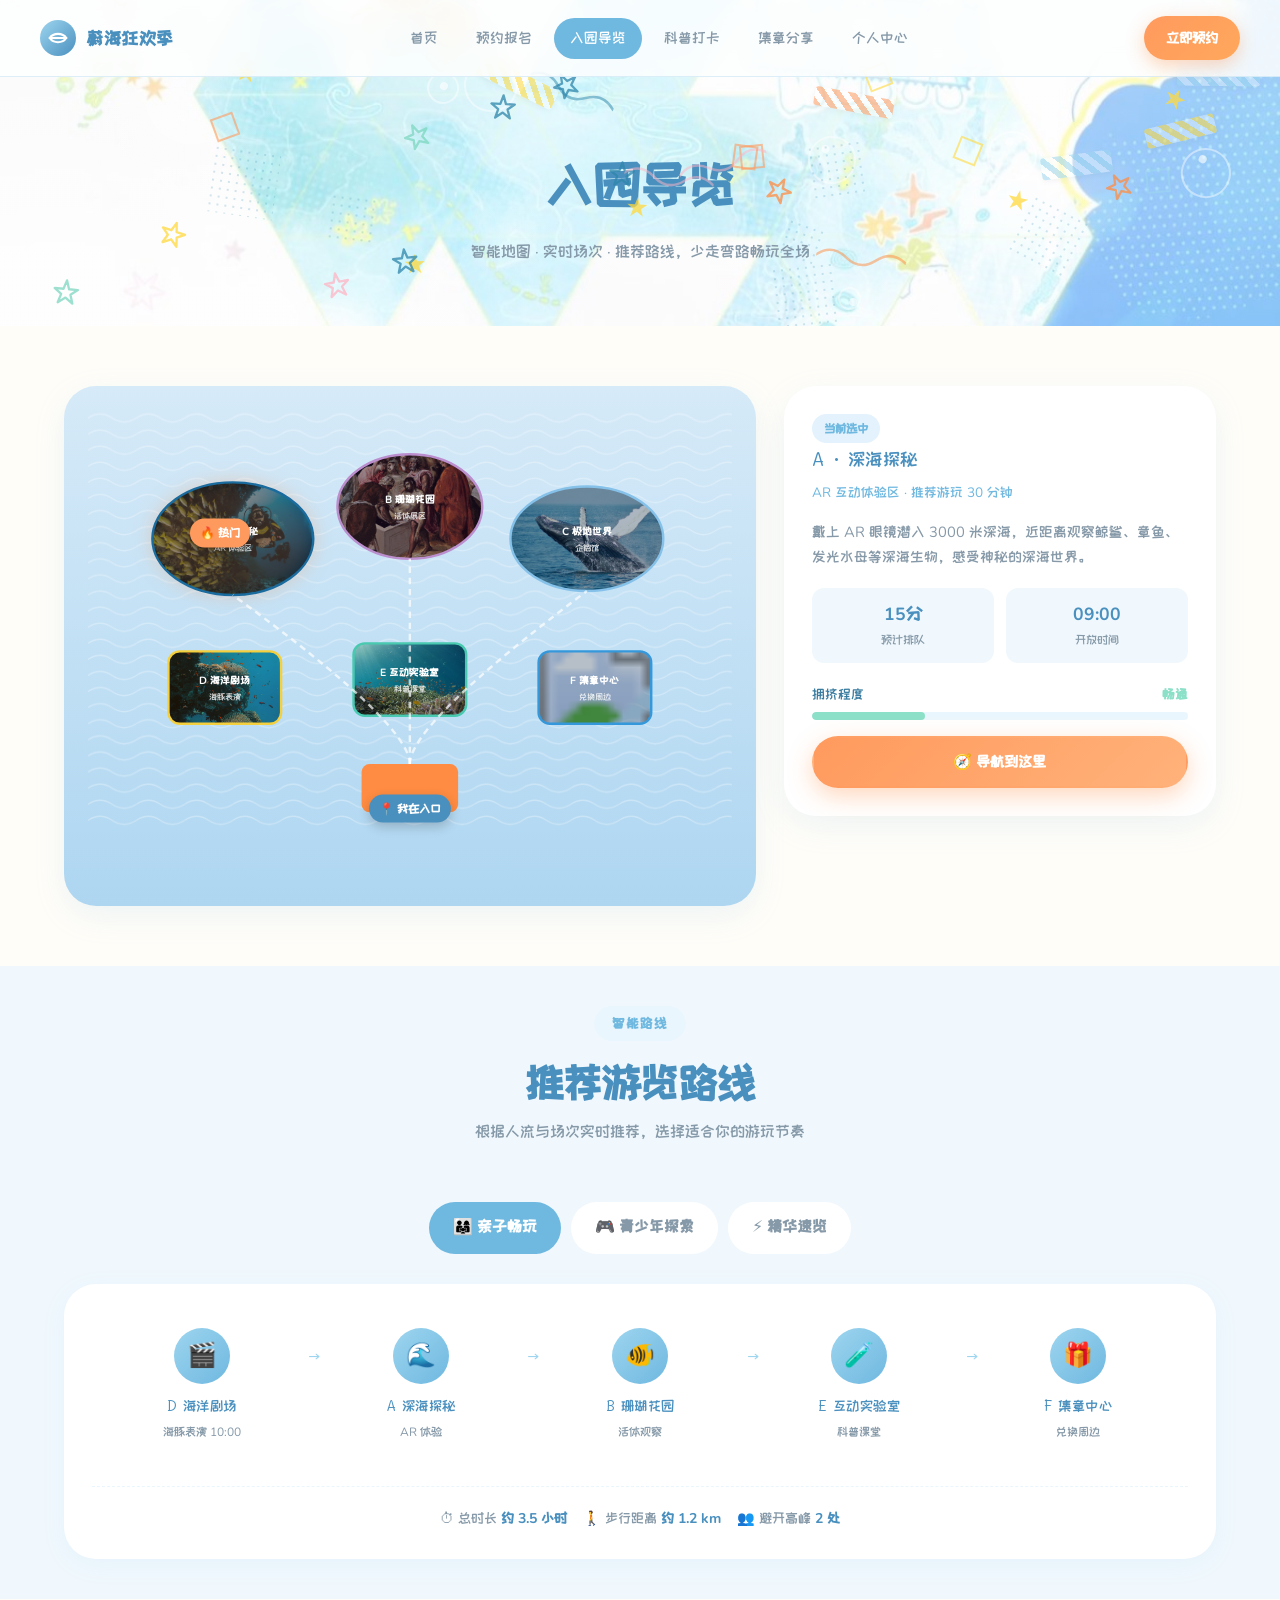
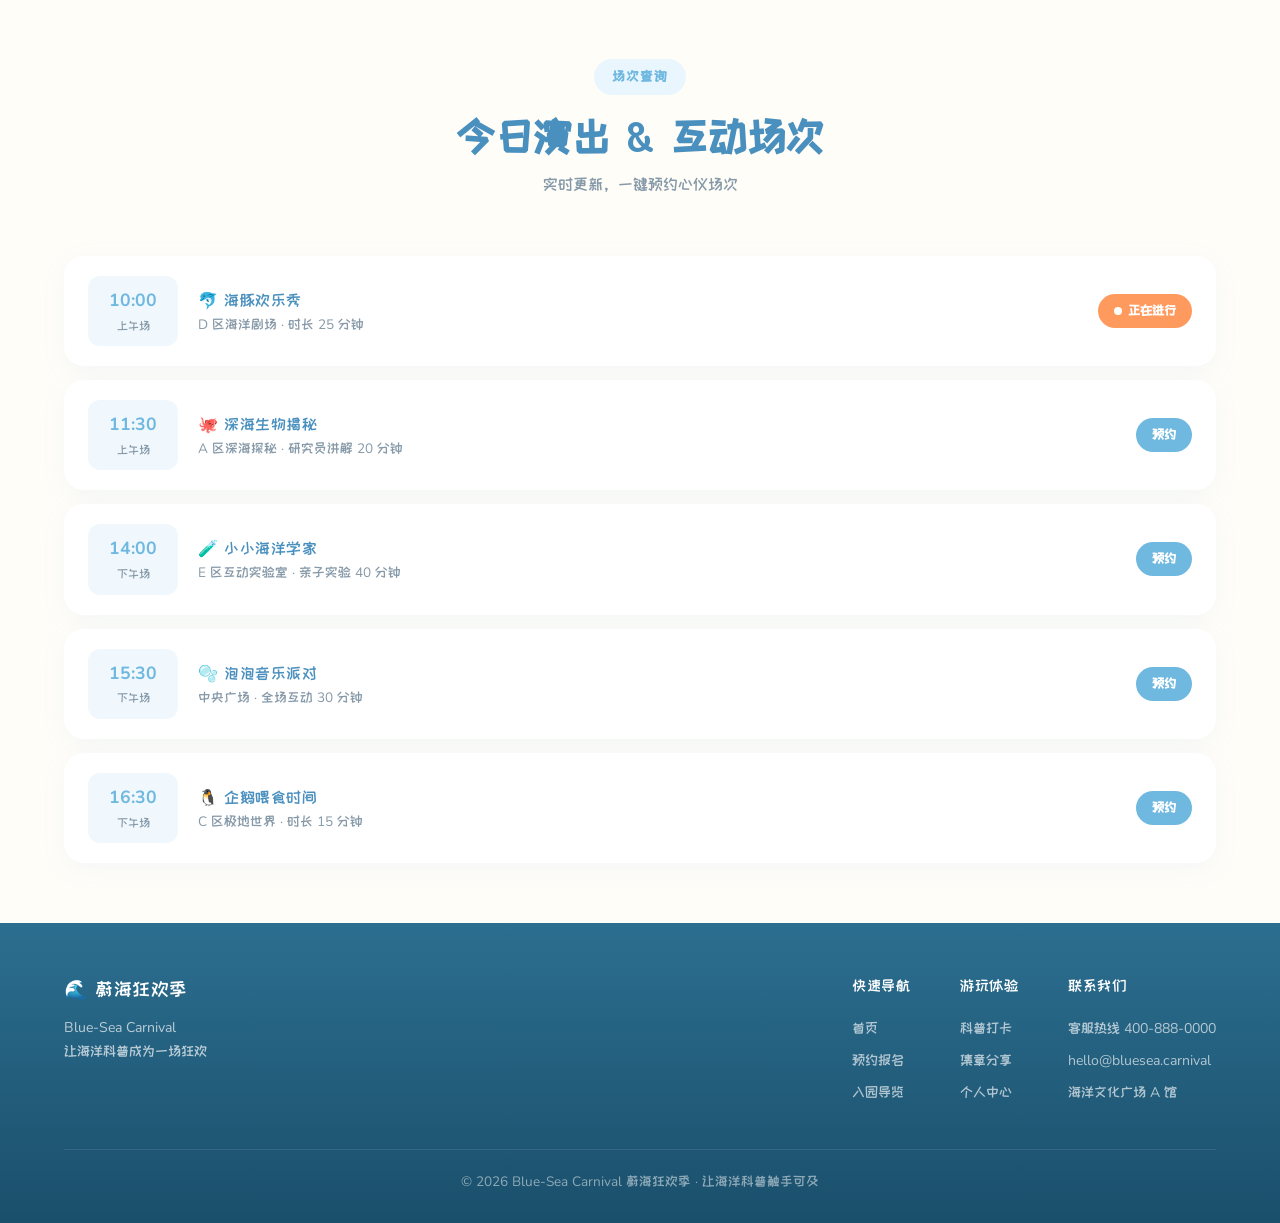
==== commit 9739bf4f: "首页地图展区: 纯色形状→真实照片裁剪成圆圈/方形" ====
--- a/index.html
+++ b/index.html
@@ -152,39 +152,66 @@
               <pattern id="waves" width="60" height="20" patternUnits="userSpaceOnUse">
                 <path d="M0 10 Q 15 0 30 10 T 60 10" fill="none" stroke="rgba(255,255,255,0.3)" stroke-width="1.5"></path>
               </pattern>
+              <!-- 裁剪路径：把图片裁成圆圈/方形 -->
+              <clipPath id="clip-entrance"><rect x="340" y="440" width="120" height="60" rx="10"></rect></clipPath>
+              <clipPath id="clip-a"><ellipse cx="180" cy="160" rx="100" ry="70"></ellipse></clipPath>
+              <clipPath id="clip-b"><ellipse cx="400" cy="120" rx="90" ry="65"></ellipse></clipPath>
+              <clipPath id="clip-c"><ellipse cx="620" cy="160" rx="95" ry="65"></ellipse></clipPath>
+              <clipPath id="clip-d"><rect x="100" y="300" width="140" height="90" rx="14"></rect></clipPath>
+              <clipPath id="clip-e"><rect x="330" y="290" width="140" height="90" rx="14"></rect></clipPath>
+              <clipPath id="clip-f"><rect x="560" y="300" width="140" height="90" rx="14"></rect></clipPath>
             </defs>
             <rect width="800" height="520" fill="url(#waves)"></rect>
+
             <!-- 入口 -->
             <rect x="340" y="440" width="120" height="60" rx="10" fill="#FF8C42" class="map-zone" data-zone="entrance"></rect>
-            <text x="400" y="475" text-anchor="middle" fill="#fff" font-size="14" font-weight="700">入口</text>
-            <!-- 展区 A 深海探秘 -->
-            <ellipse cx="180" cy="160" rx="100" ry="70" fill="#1A6B9E" class="map-zone active" data-zone="a"></ellipse>
+
+            <!-- 展区 A 深海探秘（圆） -->
+            <image href="images/aquarium1.jpg" x="80" y="90" width="200" height="140" clip-path="url(#clip-a)" preserveAspectRatio="xMidYMid slice"></image>
+            <ellipse cx="180" cy="160" rx="100" ry="70" fill="rgba(10,30,50,0.4)" class="map-zone active" data-zone="a"></ellipse>
+            <ellipse cx="180" cy="160" rx="100" ry="70" fill="none" stroke="#1A6B9E" stroke-width="3"></ellipse>
             <text x="180" y="155" text-anchor="middle" fill="#fff" font-size="13" font-weight="700">A 深海探秘</text>
-            <text x="180" y="175" text-anchor="middle" fill="rgba(255,255,255,0.8)" font-size="11">AR 体验区</text>
-            <!-- 展区 B 珊瑚花园 -->
-            <ellipse cx="400" cy="120" rx="90" ry="65" fill="#BB8FCE" class="map-zone" data-zone="b"></ellipse>
+            <text x="180" y="175" text-anchor="middle" fill="rgba(255,255,255,0.85)" font-size="11">AR 体验区</text>
+
+            <!-- 展区 B 珊瑚花园（圆） -->
+            <image href="images/aquarium2.jpg" x="310" y="55" width="180" height="130" clip-path="url(#clip-b)" preserveAspectRatio="xMidYMid slice"></image>
+            <ellipse cx="400" cy="120" rx="90" ry="65" fill="rgba(50,20,60,0.35)" class="map-zone" data-zone="b"></ellipse>
+            <ellipse cx="400" cy="120" rx="90" ry="65" fill="none" stroke="#BB8FCE" stroke-width="3"></ellipse>
             <text x="400" y="115" text-anchor="middle" fill="#fff" font-size="13" font-weight="700">B 珊瑚花园</text>
-            <text x="400" y="135" text-anchor="middle" fill="rgba(255,255,255,0.8)" font-size="11">活体展区</text>
-            <!-- 展区 C 极地世界 -->
-            <ellipse cx="620" cy="160" rx="95" ry="65" fill="#AED6F1" class="map-zone" data-zone="c"></ellipse>
-            <text x="620" y="155" text-anchor="middle" fill="#0A4D68" font-size="13" font-weight="700">C 极地世界</text>
-            <text x="620" y="175" text-anchor="middle" fill="rgba(10,77,104,0.7)" font-size="11">企鹅馆</text>
-            <!-- 展区 D 海洋剧场 -->
-            <rect x="100" y="300" width="140" height="90" rx="14" fill="#FFD93D" class="map-zone" data-zone="d"></rect>
-            <text x="170" y="340" text-anchor="middle" fill="#0A4D68" font-size="13" font-weight="700">D 海洋剧场</text>
-            <text x="170" y="360" text-anchor="middle" fill="rgba(10,77,104,0.7)" font-size="11">海豚表演</text>
-            <!-- 展区 E 互动实验室 -->
-            <rect x="330" y="290" width="140" height="90" rx="14" fill="#76D7C4" class="map-zone" data-zone="e"></rect>
-            <text x="400" y="330" text-anchor="middle" fill="#0A4D68" font-size="13" font-weight="700">E 互动实验室</text>
-            <text x="400" y="350" text-anchor="middle" fill="rgba(10,77,104,0.7)" font-size="11">科普课堂</text>
-            <!-- 展区 F 集章中心 -->
-            <rect x="560" y="300" width="140" height="90" rx="14" fill="#5DADE2" class="map-zone" data-zone="f"></rect>
+            <text x="400" y="135" text-anchor="middle" fill="rgba(255,255,255,0.85)" font-size="11">活体展区</text>
+
+            <!-- 展区 C 极地世界（圆） -->
+            <image href="images/aquarium3.jpg" x="525" y="95" width="190" height="130" clip-path="url(#clip-c)" preserveAspectRatio="xMidYMid slice"></image>
+            <ellipse cx="620" cy="160" rx="95" ry="65" fill="rgba(20,50,80,0.35)" class="map-zone" data-zone="c"></ellipse>
+            <ellipse cx="620" cy="160" rx="95" ry="65" fill="none" stroke="#85C1E9" stroke-width="3"></ellipse>
+            <text x="620" y="155" text-anchor="middle" fill="#fff" font-size="13" font-weight="700">C 极地世界</text>
+            <text x="620" y="175" text-anchor="middle" fill="rgba(255,255,255,0.85)" font-size="11">企鹅馆</text>
+
+            <!-- 展区 D 海洋剧场（方） -->
+            <image href="images/aquarium4.jpg" x="100" y="300" width="140" height="90" clip-path="url(#clip-d)" preserveAspectRatio="xMidYMid slice"></image>
+            <rect x="100" y="300" width="140" height="90" rx="14" fill="rgba(80,60,10,0.3)" class="map-zone" data-zone="d"></rect>
+            <rect x="100" y="300" width="140" height="90" rx="14" fill="none" stroke="#F4D03F" stroke-width="3"></rect>
+            <text x="170" y="340" text-anchor="middle" fill="#fff" font-size="13" font-weight="700">D 海洋剧场</text>
+            <text x="170" y="360" text-anchor="middle" fill="rgba(255,255,255,0.85)" font-size="11">海豚表演</text>
+
+            <!-- 展区 E 互动实验室（方） -->
+            <image href="images/aquarium5.jpg" x="330" y="290" width="140" height="90" clip-path="url(#clip-e)" preserveAspectRatio="xMidYMid slice"></image>
+            <rect x="330" y="290" width="140" height="90" rx="14" fill="rgba(15,60,50,0.3)" class="map-zone" data-zone="e"></rect>
+            <rect x="330" y="290" width="140" height="90" rx="14" fill="none" stroke="#48C9B0" stroke-width="3"></rect>
+            <text x="400" y="330" text-anchor="middle" fill="#fff" font-size="13" font-weight="700">E 互动实验室</text>
+            <text x="400" y="350" text-anchor="middle" fill="rgba(255,255,255,0.85)" font-size="11">科普课堂</text>
+
+            <!-- 展区 F 集章中心（方） -->
+            <image href="images/aquarium6.jpg" x="560" y="300" width="140" height="90" clip-path="url(#clip-f)" preserveAspectRatio="xMidYMid slice"></image>
+            <rect x="560" y="300" width="140" height="90" rx="14" fill="rgba(15,45,75,0.3)" class="map-zone" data-zone="f"></rect>
+            <rect x="560" y="300" width="140" height="90" rx="14" fill="none" stroke="#3498DB" stroke-width="3"></rect>
             <text x="630" y="340" text-anchor="middle" fill="#fff" font-size="13" font-weight="700">F 集章中心</text>
             <text x="630" y="360" text-anchor="middle" fill="rgba(255,255,255,0.85)" font-size="11">兑换周边</text>
+
             <!-- 路径连线 -->
-            <path d="M400 440 Q 400 390 180 230" fill="none" stroke="rgba(255,255,255,0.6)" stroke-width="3" stroke-dasharray="8 6"></path>
-            <path d="M400 440 Q 400 390 400 185" fill="none" stroke="rgba(255,255,255,0.6)" stroke-width="3" stroke-dasharray="8 6"></path>
-            <path d="M400 440 Q 400 390 620 225" fill="none" stroke="rgba(255,255,255,0.6)" stroke-width="3" stroke-dasharray="8 6"></path>
+            <path d="M400 440 Q 400 390 180 230" fill="none" stroke="rgba(255,255,255,0.7)" stroke-width="3" stroke-dasharray="8 6"></path>
+            <path d="M400 440 Q 400 390 400 185" fill="none" stroke="rgba(255,255,255,0.7)" stroke-width="3" stroke-dasharray="8 6"></path>
+            <path d="M400 440 Q 400 390 620 225" fill="none" stroke="rgba(255,255,255,0.7)" stroke-width="3" stroke-dasharray="8 6"></path>
           </svg>
           <div class="map-pin" style="left:22.5%; top:31%;">🔥 热门</div>
           <div class="map-pin user" style="left:50%; top:84%;">📍 我在入口</div>
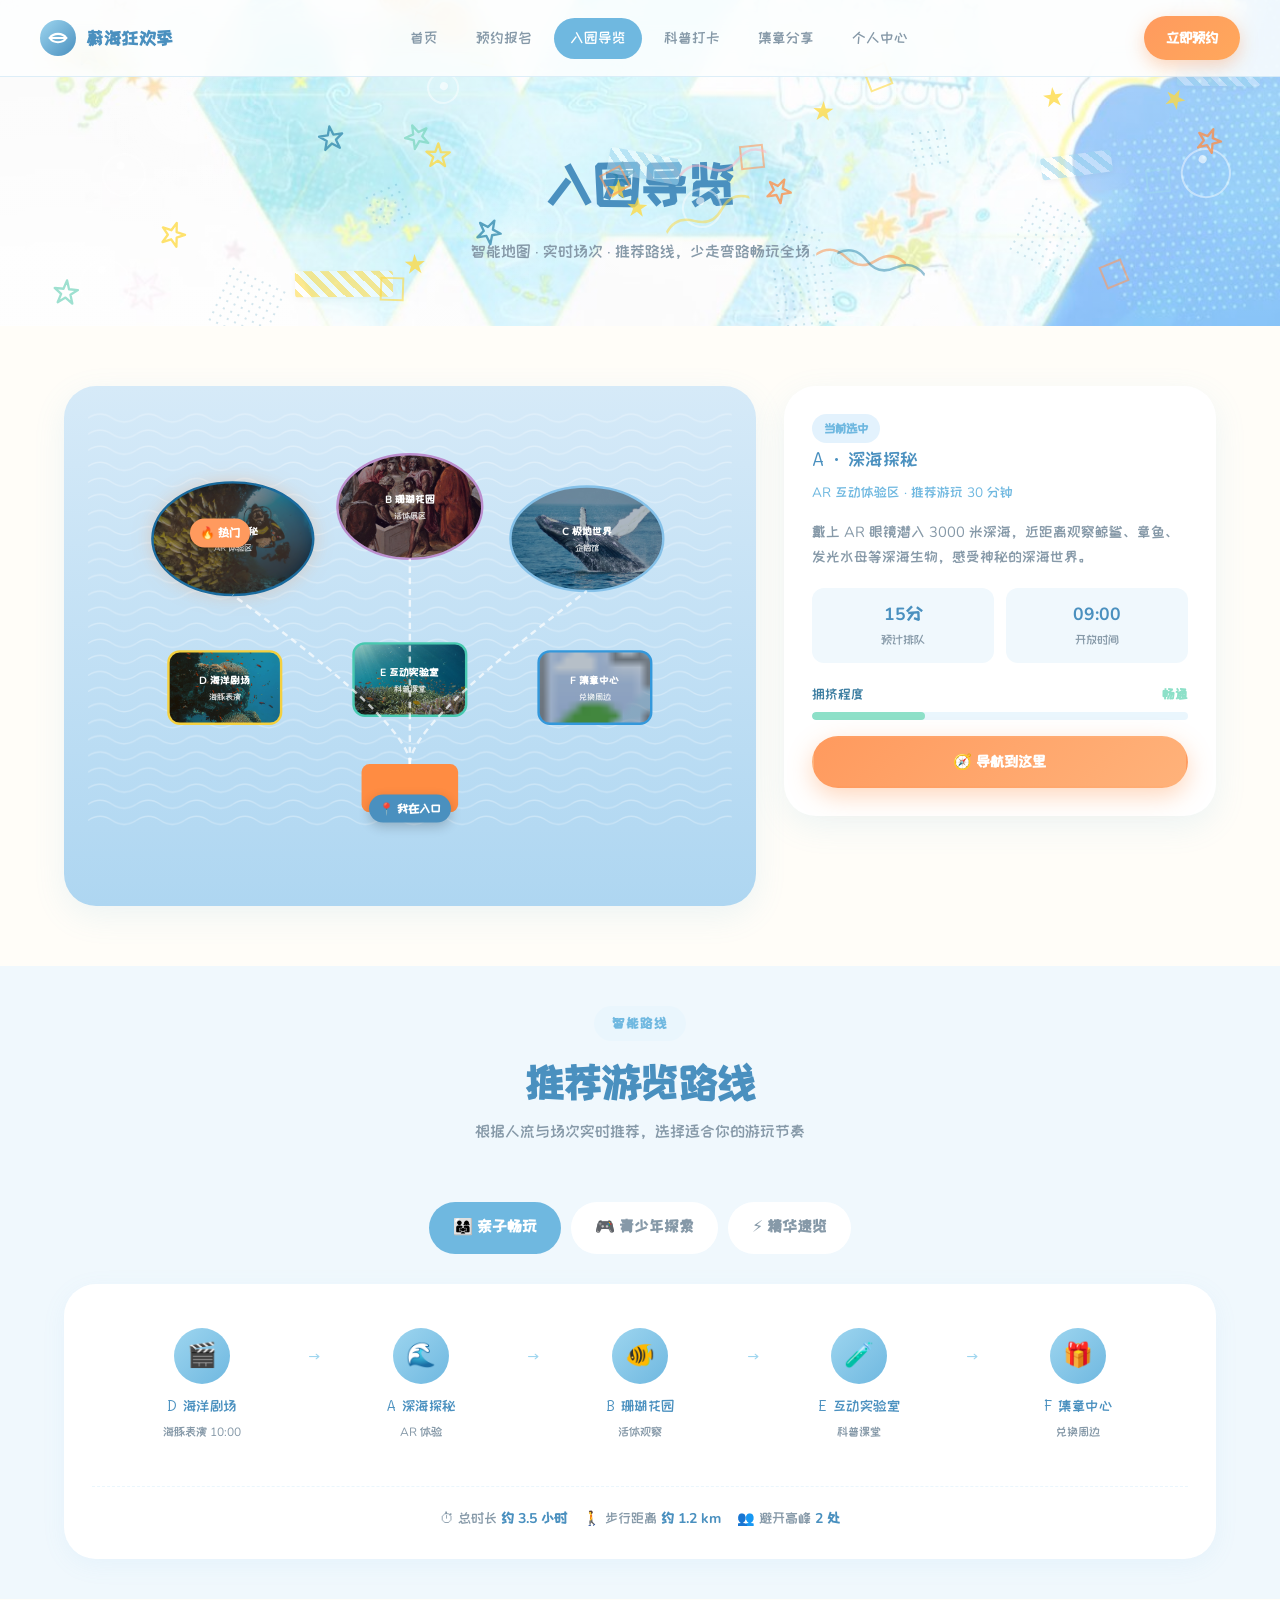
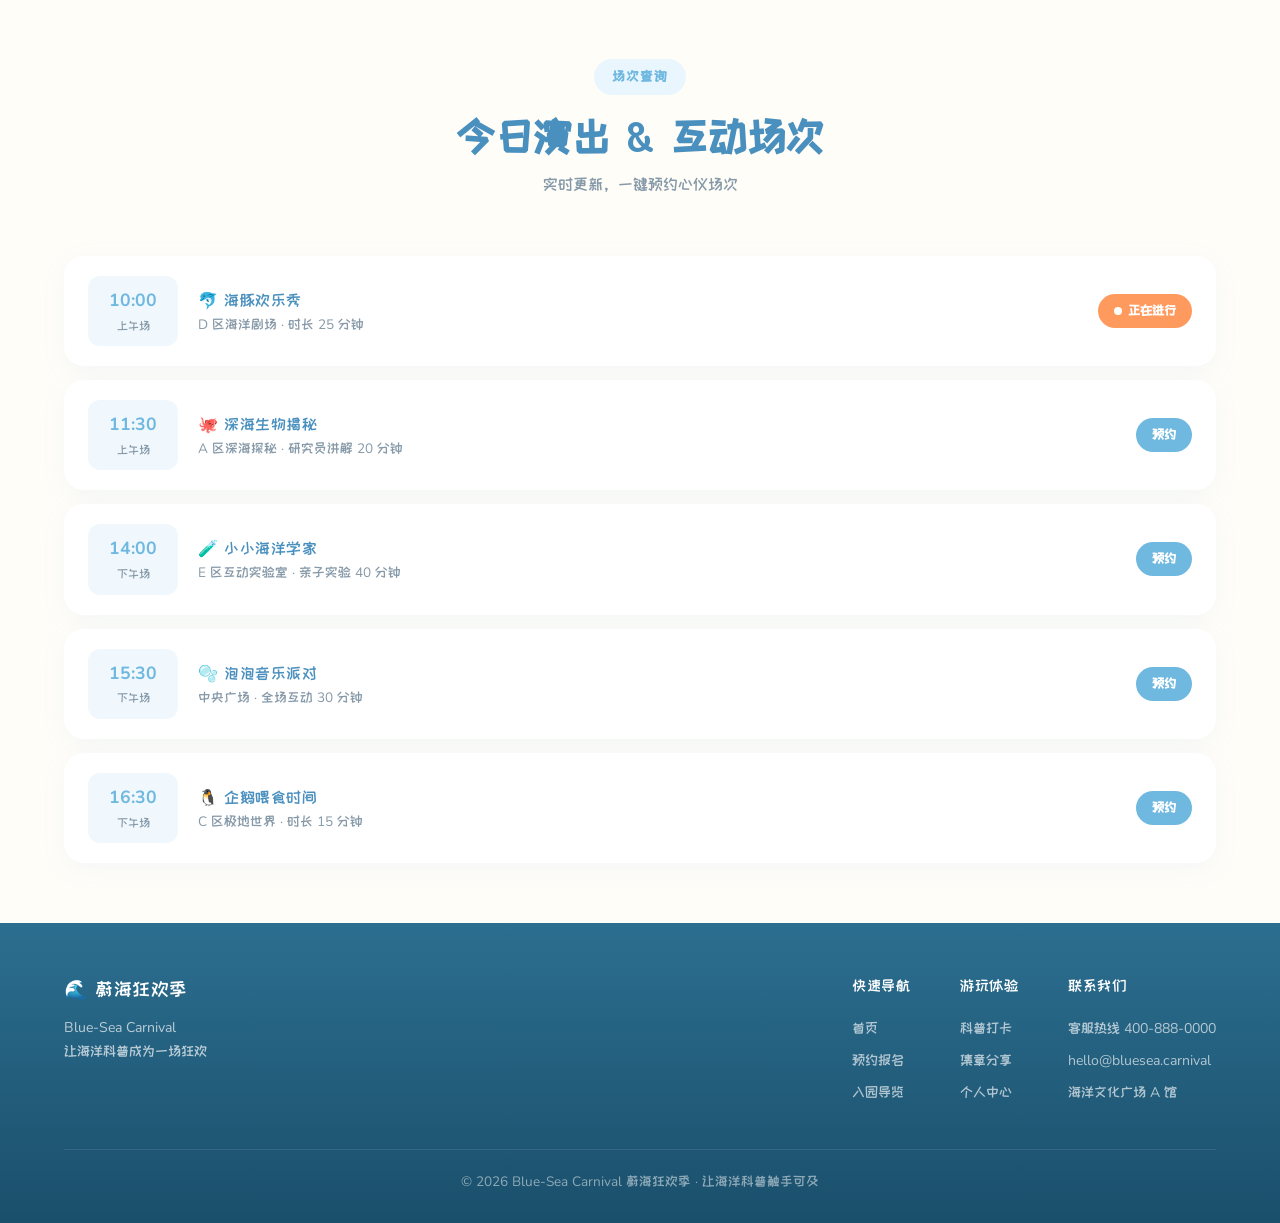
==== commit 71ec4c0f: "修复: 地图图片加 pointer-events:none，点击穿透到展区" ====
--- a/index.html
+++ b/index.html
@@ -167,42 +167,42 @@
             <rect x="340" y="440" width="120" height="60" rx="10" fill="#FF8C42" class="map-zone" data-zone="entrance"></rect>
 
             <!-- 展区 A 深海探秘（圆） -->
-            <image href="images/aquarium1.jpg" x="80" y="90" width="200" height="140" clip-path="url(#clip-a)" preserveAspectRatio="xMidYMid slice"></image>
+            <image href="images/aquarium1.jpg" x="80" y="90" width="200" height="140" clip-path="url(#clip-a)" preserveAspectRatio="xMidYMid slice" pointer-events="none"></image>
             <ellipse cx="180" cy="160" rx="100" ry="70" fill="rgba(10,30,50,0.4)" class="map-zone active" data-zone="a"></ellipse>
             <ellipse cx="180" cy="160" rx="100" ry="70" fill="none" stroke="#1A6B9E" stroke-width="3"></ellipse>
             <text x="180" y="155" text-anchor="middle" fill="#fff" font-size="13" font-weight="700">A 深海探秘</text>
             <text x="180" y="175" text-anchor="middle" fill="rgba(255,255,255,0.85)" font-size="11">AR 体验区</text>
 
             <!-- 展区 B 珊瑚花园（圆） -->
-            <image href="images/aquarium2.jpg" x="310" y="55" width="180" height="130" clip-path="url(#clip-b)" preserveAspectRatio="xMidYMid slice"></image>
+            <image href="images/aquarium2.jpg" x="310" y="55" width="180" height="130" clip-path="url(#clip-b)" preserveAspectRatio="xMidYMid slice" pointer-events="none"></image>
             <ellipse cx="400" cy="120" rx="90" ry="65" fill="rgba(50,20,60,0.35)" class="map-zone" data-zone="b"></ellipse>
             <ellipse cx="400" cy="120" rx="90" ry="65" fill="none" stroke="#BB8FCE" stroke-width="3"></ellipse>
             <text x="400" y="115" text-anchor="middle" fill="#fff" font-size="13" font-weight="700">B 珊瑚花园</text>
             <text x="400" y="135" text-anchor="middle" fill="rgba(255,255,255,0.85)" font-size="11">活体展区</text>
 
             <!-- 展区 C 极地世界（圆） -->
-            <image href="images/aquarium3.jpg" x="525" y="95" width="190" height="130" clip-path="url(#clip-c)" preserveAspectRatio="xMidYMid slice"></image>
+            <image href="images/aquarium3.jpg" x="525" y="95" width="190" height="130" clip-path="url(#clip-c)" preserveAspectRatio="xMidYMid slice" pointer-events="none"></image>
             <ellipse cx="620" cy="160" rx="95" ry="65" fill="rgba(20,50,80,0.35)" class="map-zone" data-zone="c"></ellipse>
             <ellipse cx="620" cy="160" rx="95" ry="65" fill="none" stroke="#85C1E9" stroke-width="3"></ellipse>
             <text x="620" y="155" text-anchor="middle" fill="#fff" font-size="13" font-weight="700">C 极地世界</text>
             <text x="620" y="175" text-anchor="middle" fill="rgba(255,255,255,0.85)" font-size="11">企鹅馆</text>
 
             <!-- 展区 D 海洋剧场（方） -->
-            <image href="images/aquarium4.jpg" x="100" y="300" width="140" height="90" clip-path="url(#clip-d)" preserveAspectRatio="xMidYMid slice"></image>
+            <image href="images/aquarium4.jpg" x="100" y="300" width="140" height="90" clip-path="url(#clip-d)" preserveAspectRatio="xMidYMid slice" pointer-events="none"></image>
             <rect x="100" y="300" width="140" height="90" rx="14" fill="rgba(80,60,10,0.3)" class="map-zone" data-zone="d"></rect>
             <rect x="100" y="300" width="140" height="90" rx="14" fill="none" stroke="#F4D03F" stroke-width="3"></rect>
             <text x="170" y="340" text-anchor="middle" fill="#fff" font-size="13" font-weight="700">D 海洋剧场</text>
             <text x="170" y="360" text-anchor="middle" fill="rgba(255,255,255,0.85)" font-size="11">海豚表演</text>
 
             <!-- 展区 E 互动实验室（方） -->
-            <image href="images/aquarium5.jpg" x="330" y="290" width="140" height="90" clip-path="url(#clip-e)" preserveAspectRatio="xMidYMid slice"></image>
+            <image href="images/aquarium5.jpg" x="330" y="290" width="140" height="90" clip-path="url(#clip-e)" preserveAspectRatio="xMidYMid slice" pointer-events="none"></image>
             <rect x="330" y="290" width="140" height="90" rx="14" fill="rgba(15,60,50,0.3)" class="map-zone" data-zone="e"></rect>
             <rect x="330" y="290" width="140" height="90" rx="14" fill="none" stroke="#48C9B0" stroke-width="3"></rect>
             <text x="400" y="330" text-anchor="middle" fill="#fff" font-size="13" font-weight="700">E 互动实验室</text>
             <text x="400" y="350" text-anchor="middle" fill="rgba(255,255,255,0.85)" font-size="11">科普课堂</text>
 
             <!-- 展区 F 集章中心（方） -->
-            <image href="images/aquarium6.jpg" x="560" y="300" width="140" height="90" clip-path="url(#clip-f)" preserveAspectRatio="xMidYMid slice"></image>
+            <image href="images/aquarium6.jpg" x="560" y="300" width="140" height="90" clip-path="url(#clip-f)" preserveAspectRatio="xMidYMid slice" pointer-events="none"></image>
             <rect x="560" y="300" width="140" height="90" rx="14" fill="rgba(15,45,75,0.3)" class="map-zone" data-zone="f"></rect>
             <rect x="560" y="300" width="140" height="90" rx="14" fill="none" stroke="#3498DB" stroke-width="3"></rect>
             <text x="630" y="340" text-anchor="middle" fill="#fff" font-size="13" font-weight="700">F 集章中心</text>
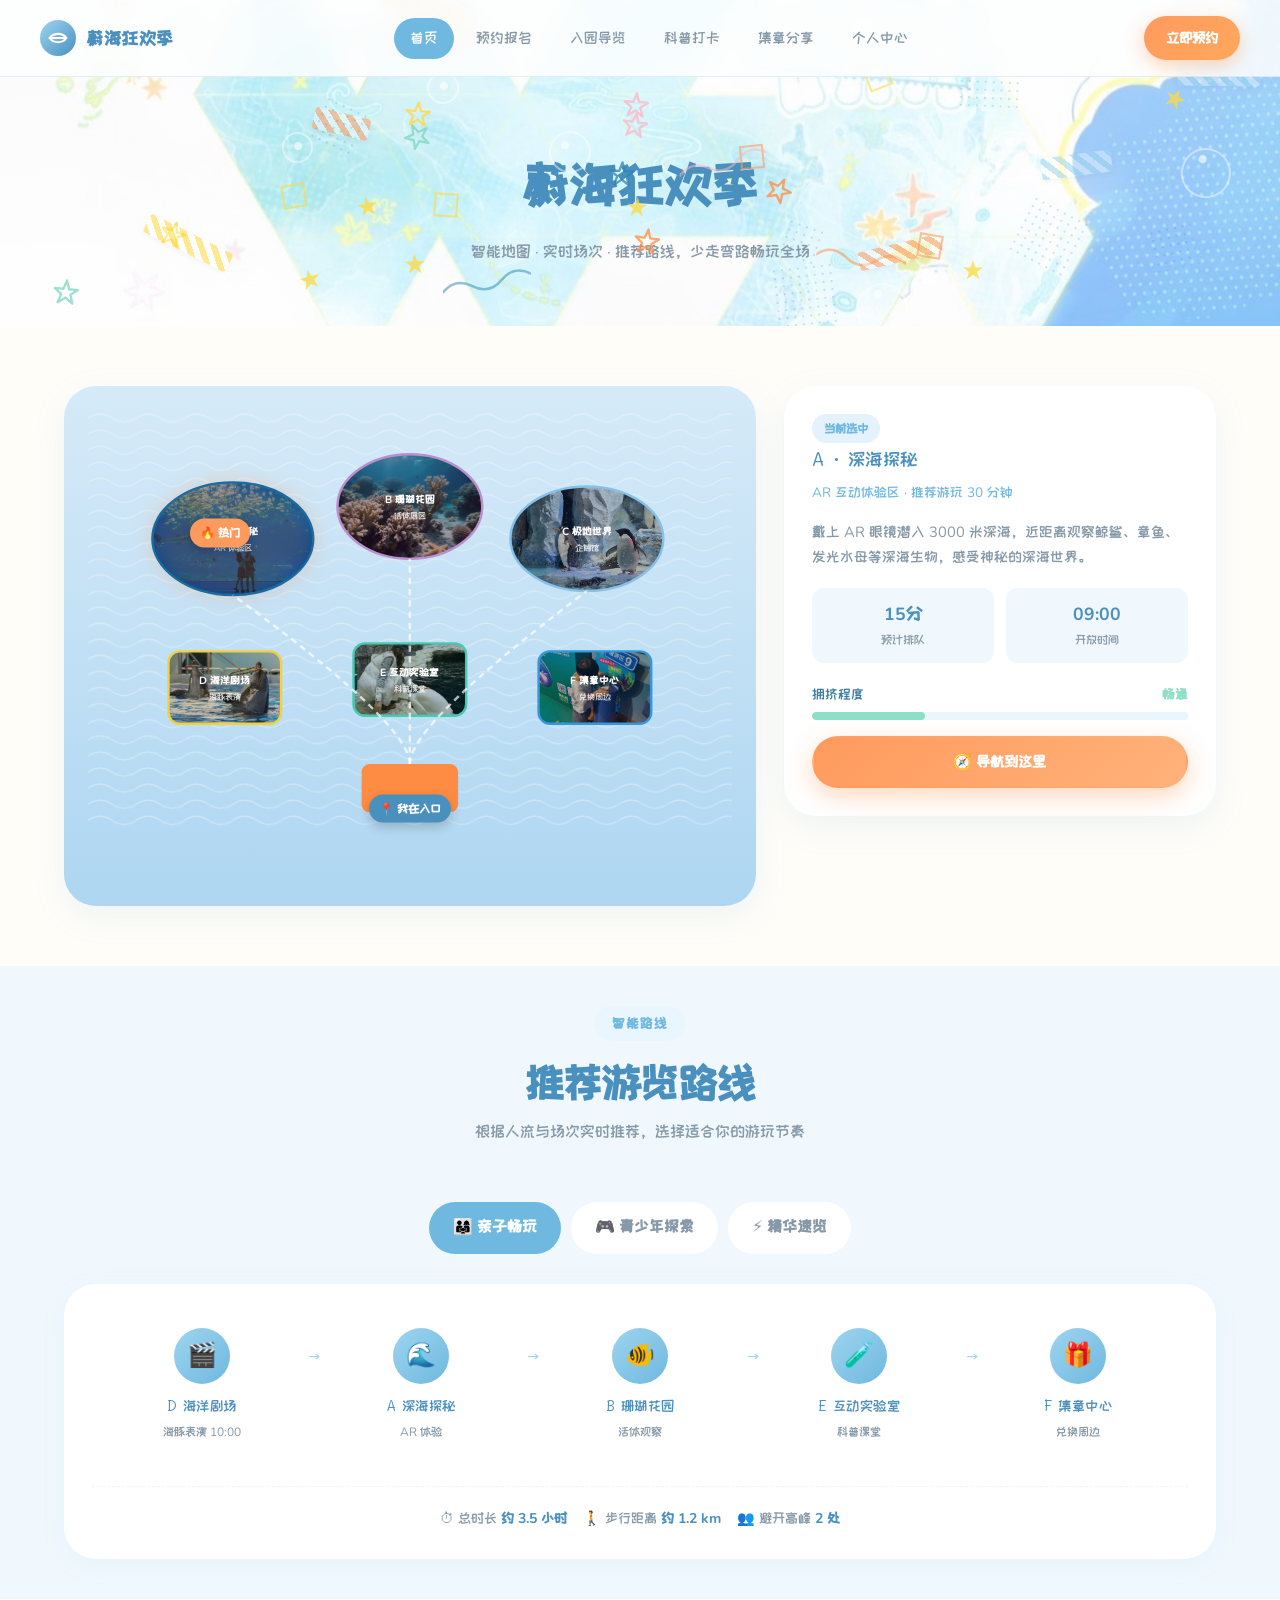
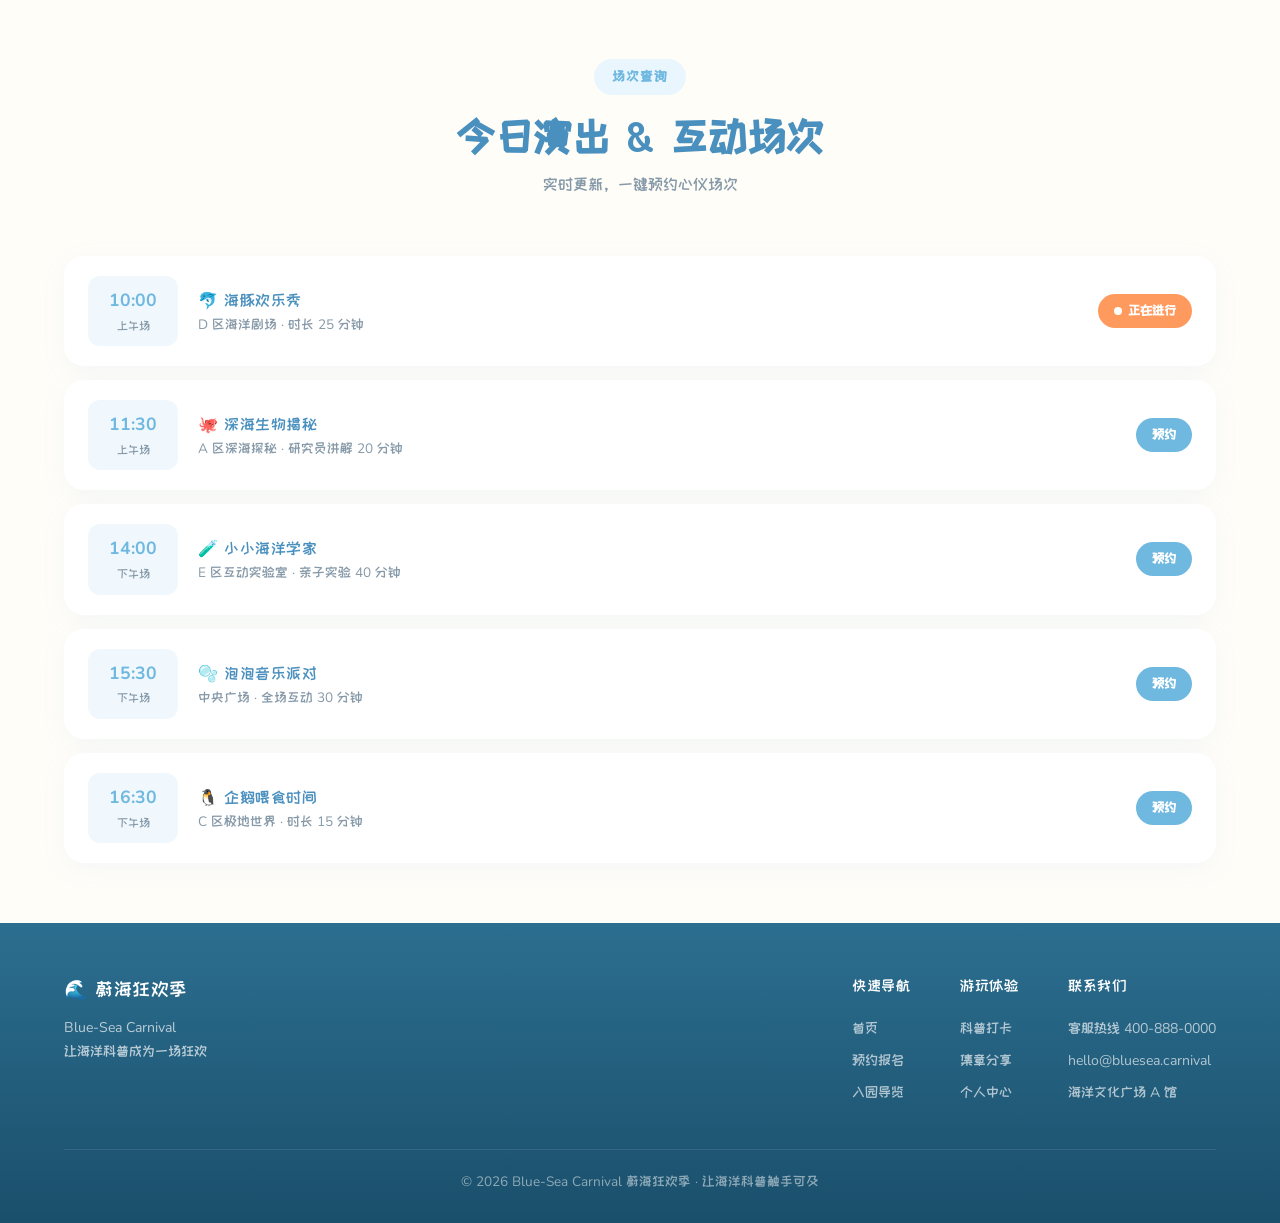
==== commit 908793b5: "修复: index.html title+导航栏active+banner标题改为首页" ====
--- a/index.html
+++ b/index.html
@@ -2,7 +2,7 @@
 <html lang="zh-CN"><head>
   <meta charset="UTF-8">
   <meta name="viewport" content="width=device-width, initial-scale=1.0">
-  <title>入园导览 | 蔚海狂欢季 Blue-Sea Carnival</title>
+  <title>蔚海狂欢季 Blue-Sea Carnival | 解锁海洋奥秘 畅享探索狂欢</title>
   <link rel="stylesheet" href="css/style.css?v=20261031g">
   <style>
     .page-hero {
@@ -123,9 +123,9 @@
       蔚海狂欢季
     </a>
     <div class="nav-links">
-      <a href="index.html">首页</a>
+      <a href="index.html" class="active">首页</a>
       <a href="reservation.html">预约报名</a>
-      <a href="map.html" class="active">入园导览</a>
+      <a href="map.html">入园导览</a>
       <a href="science.html">科普打卡</a>
       <a href="stamps.html">集章分享</a>
       <a href="profile.html">个人中心</a>
@@ -136,7 +136,7 @@
 
   <header class="page-hero ocean-bg">
     <div class="ripple-layer"></div>
-    <h1>入园导览</h1>
+    <h1>蔚海狂欢季</h1>
     <p>智能地图 · 实时场次 · 推荐路线，少走弯路畅玩全场</p>
   <div class="doodle bubble" style="left: 33.326%; top: 22.0625%; animation-delay: 3.59266s; animation-duration: 10.6043s; transform: rotate(25.533deg); width: 32.3497px; height: 32.3497px;"></div><div class="doodle bubble" style="left: 77.1419%; top: 40.2125%; animation-delay: 1.48814s; animation-duration: 7.13462s; transform: rotate(28.3509deg); width: 49.8487px; height: 49.8487px;"></div><div class="doodle bubble" style="left: 41.431%; top: 10.819%; animation-delay: 0.244095s; animation-duration: 7.39113s; transform: rotate(-23.3354deg); width: 35.5543px; height: 35.5543px;"></div><div class="doodle bubble" style="left: 92.2583%; top: 45.4987%; animation-delay: 2.66775s; animation-duration: 9.14789s; transform: rotate(26.2408deg); width: 49.636px; height: 49.636px;"></div><div class="doodle star" style="left: 90.6679%; top: 26.4136%; animation-delay: 0.157678s; animation-duration: 10.371s; transform: rotate(26.0521deg); font-size: 19.6003px;"><svg width="24" height="24" viewBox="0 0 24 24" fill="currentColor"><path d="M12 2l2.4 7.4H22l-6 4.6 2.3 7.4L12 16.8 5.7 21.4 8 14 2 9.4h7.6z"></path></svg></div><div class="doodle star" style="left: 48.8601%; top: 56.3902%; animation-delay: 2.16691s; animation-duration: 10.0709s; transform: rotate(4.07925deg); font-size: 30.1591px;"><svg width="24" height="24" viewBox="0 0 24 24" fill="currentColor"><path d="M12 2l2.4 7.4H22l-6 4.6 2.3 7.4L12 16.8 5.7 21.4 8 14 2 9.4h7.6z"></path></svg></div><div class="doodle star" style="left: 31.4871%; top: 74.6263%; animation-delay: 3.55327s; animation-duration: 6.60507s; transform: rotate(-2.42583deg); font-size: 28.7475px;"><svg width="24" height="24" viewBox="0 0 24 24" fill="currentColor"><path d="M12 2l2.4 7.4H22l-6 4.6 2.3 7.4L12 16.8 5.7 21.4 8 14 2 9.4h7.6z"></path></svg></div><div class="doodle star-outline" style="left: 59.7418%; top: 54.0539%; animation-delay: 0.768032s; animation-duration: 8.19073s; transform: rotate(27.094deg); font-size: 25.8584px; color: rgb(255, 140, 66);"><svg width="28" height="28" viewBox="0 0 24 24" fill="none" stroke="#FF8C42" stroke-width="2" stroke-linejoin="round"><path d="M12 2l2.4 7.4H22l-6 4.6 2.3 7.4L12 16.8 5.7 21.4 8 14 2 9.4h7.6z"></path></svg></div><div class="doodle star-outline" style="left: 47.4614%; top: 49.1527%; animation-delay: 0.78197s; animation-duration: 6.89582s; transform: rotate(2.38347deg); font-size: 25.1384px; color: rgb(46, 134, 171);"><svg width="28" height="28" viewBox="0 0 24 24" fill="none" stroke="#2E86AB" stroke-width="2" stroke-linejoin="round"><path d="M12 2l2.4 7.4H22l-6 4.6 2.3 7.4L12 16.8 5.7 21.4 8 14 2 9.4h7.6z"></path></svg></div><div class="doodle star-outline" style="left: 4.09708%; top: 85.1721%; animation-delay: 2.58991s; animation-duration: 8.91859s; transform: rotate(5.20536deg); font-size: 28.3417px; color: rgb(126, 215, 193);"><svg width="28" height="28" viewBox="0 0 24 24" fill="none" stroke="#7ED7C1" stroke-width="2" stroke-linejoin="round"><path d="M12 2l2.4 7.4H22l-6 4.6 2.3 7.4L12 16.8 5.7 21.4 8 14 2 9.4h7.6z"></path></svg></div><div class="doodle star-outline" style="left: 12.4327%; top: 67.5645%; animation-delay: 0.659979s; animation-duration: 8.87918s; transform: rotate(18.7862deg); font-size: 18.818px; color: rgb(255, 217, 61);"><svg width="28" height="28" viewBox="0 0 24 24" fill="none" stroke="#FFD93D" stroke-width="2" stroke-linejoin="round"><path d="M12 2l2.4 7.4H22l-6 4.6 2.3 7.4L12 16.8 5.7 21.4 8 14 2 9.4h7.6z"></path></svg></div><div class="doodle star-outline" style="left: 31.4868%; top: 37.4149%; animation-delay: 0.711095s; animation-duration: 6.54002s; transform: rotate(-24.5164deg); font-size: 31.5268px; color: rgb(126, 215, 193);"><svg width="28" height="28" viewBox="0 0 24 24" fill="none" stroke="#7ED7C1" stroke-width="2" stroke-linejoin="round"><path d="M12 2l2.4 7.4H22l-6 4.6 2.3 7.4L12 16.8 5.7 21.4 8 14 2 9.4h7.6z"></path></svg></div><div class="doodle tape blue" style="left: 91.9153%; top: 21.5251%; animation-delay: 3.41697s; animation-duration: 8.68349s; transform: rotate(0.648678deg); width: 83.0728px; height: 16.3478px;"></div><div class="doodle tape blue" style="left: 24.0138%; top: 8.24435%; animation-delay: 2.04729s; animation-duration: 6.60426s; transform: rotate(3.20853deg); width: 98.0479px; height: 16.0892px;"></div><div class="doodle tape blue" style="left: 81.2964%; top: 47.1804%; animation-delay: 1.58303s; animation-duration: 5.25409s; transform: rotate(-7.61673deg); width: 70.7745px; height: 21.8467px;"></div><div class="doodle dots" style="left: 61.1024%; top: 68.1284%; animation-delay: 1.75418s; animation-duration: 9.25752s; transform: rotate(19.8016deg); width: 37.6052px; height: 37.6052px;"></div><div class="doodle dots" style="left: 60.3646%; top: 80.9269%; animation-delay: 1.08649s; animation-duration: 9.72777s; transform: rotate(-6.29982deg); width: 64.3597px; height: 64.3597px;"></div><div class="doodle dots" style="left: 79.3597%; top: 62.7312%; animation-delay: 2.75982s; animation-duration: 8.49406s; transform: rotate(27.319deg); width: 65.6842px; height: 65.6842px;"></div><div class="doodle diamond" style="left: 32.1833%; top: 4.42541%; animation-delay: 3.44852s; animation-duration: 7.10964s; transform: rotate(17.2991deg);"></div><div class="doodle diamond blue" style="left: 89.5685%; top: 51.8219%; animation-delay: 1.27923s; animation-duration: 9.91648s; transform: rotate(-5.44463deg);"></div><div class="doodle diamond yellow" style="left: 67.6861%; top: 20.0701%; animation-delay: 3.53398s; animation-duration: 6.61931s; transform: rotate(-21.1205deg);"></div><div class="doodle diamond" style="left: 57.8354%; top: 44.3257%; animation-delay: 1.49721s; animation-duration: 6.30716s; transform: rotate(-5.80072deg);"></div><div class="doodle wave" style="left: 63.7344%; top: 75.6063%; animation-delay: 2.73902s; animation-duration: 5.24528s; transform: rotate(6.04819deg); color: rgb(255, 140, 66);"><svg width="90" height="24" viewBox="0 0 90 24" fill="none" stroke="currentColor" stroke-width="2.5" stroke-linecap="round"><path d="M0 12 Q 15 0 30 12 T 60 12 T 90 12"></path></svg></div><div class="doodle wave" style="left: 52.9865%; top: 46.5661%; animation-delay: 1.80185s; animation-duration: 6.71018s; transform: rotate(-15.3727deg); color: rgb(255, 181, 197);"><svg width="90" height="24" viewBox="0 0 90 24" fill="none" stroke="currentColor" stroke-width="2.5" stroke-linecap="round"><path d="M0 12 Q 15 0 30 12 T 60 12 T 90 12"></path></svg></div></header>
 
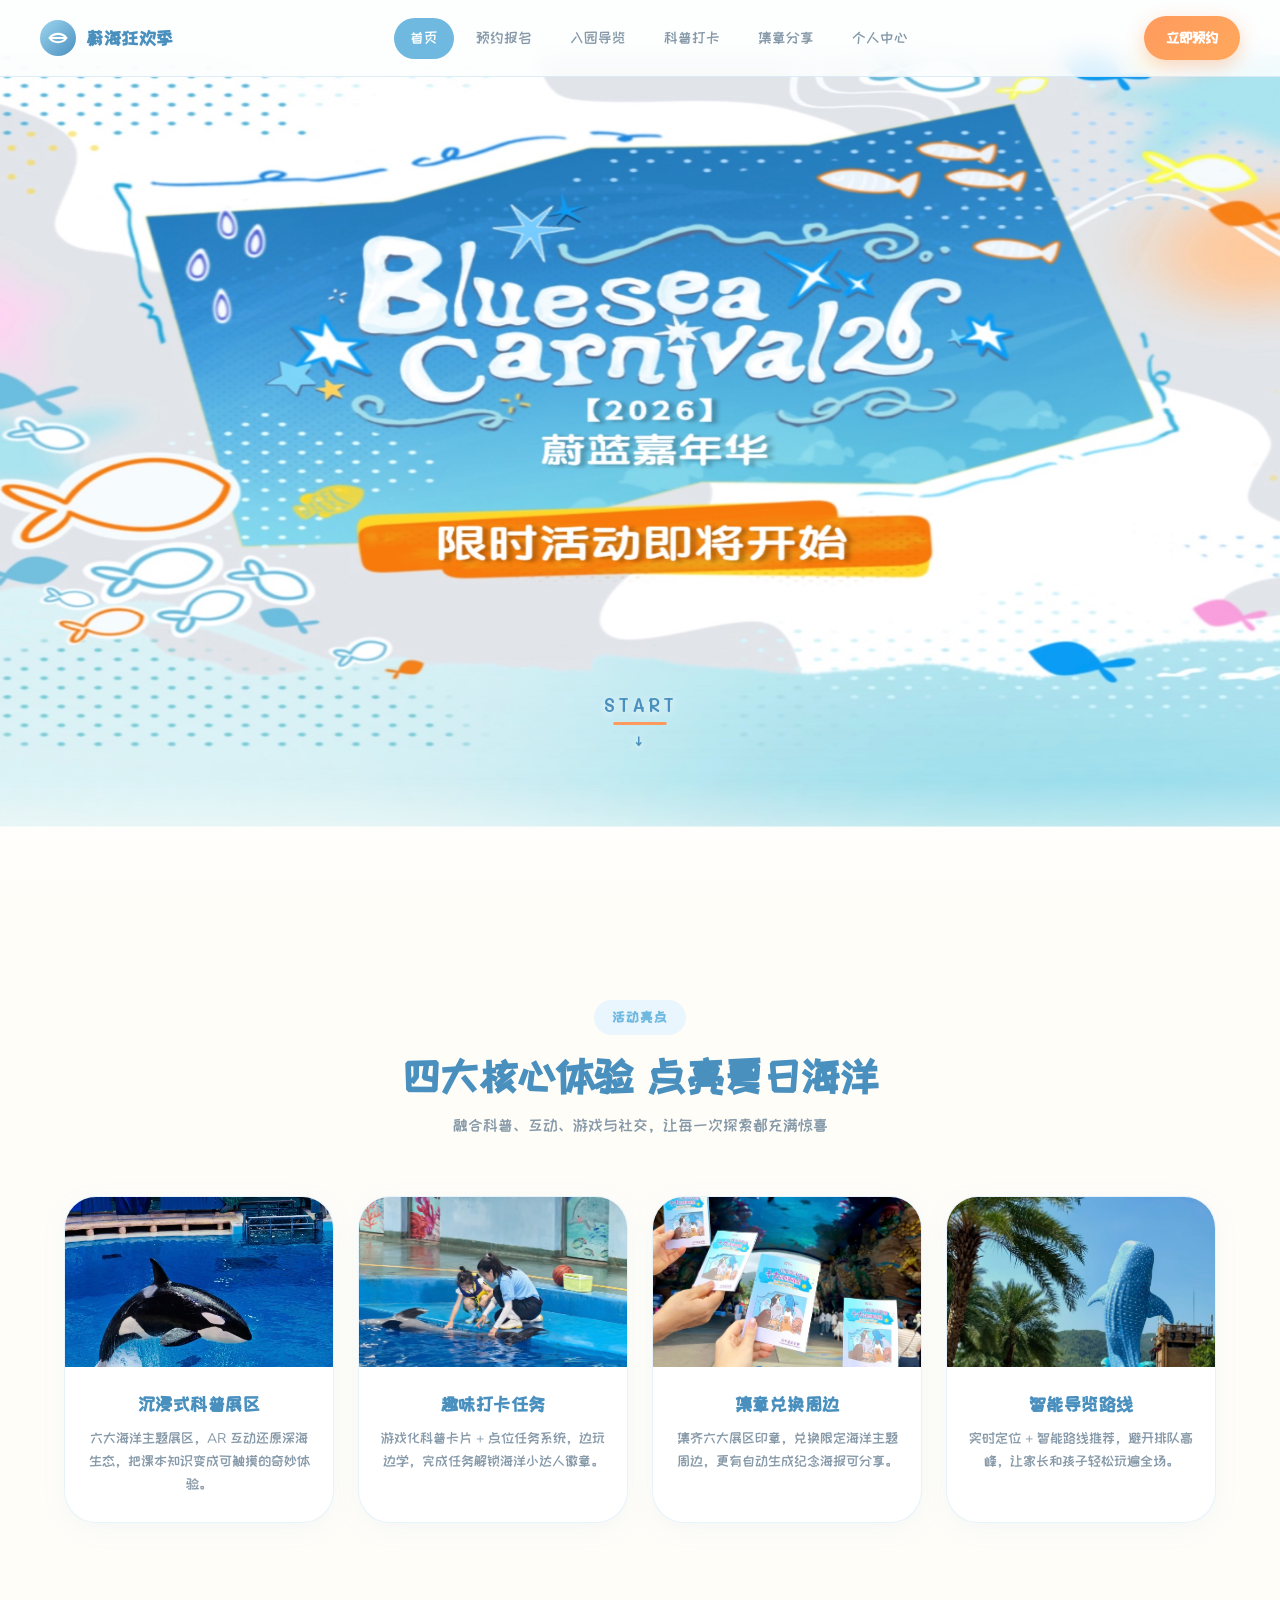
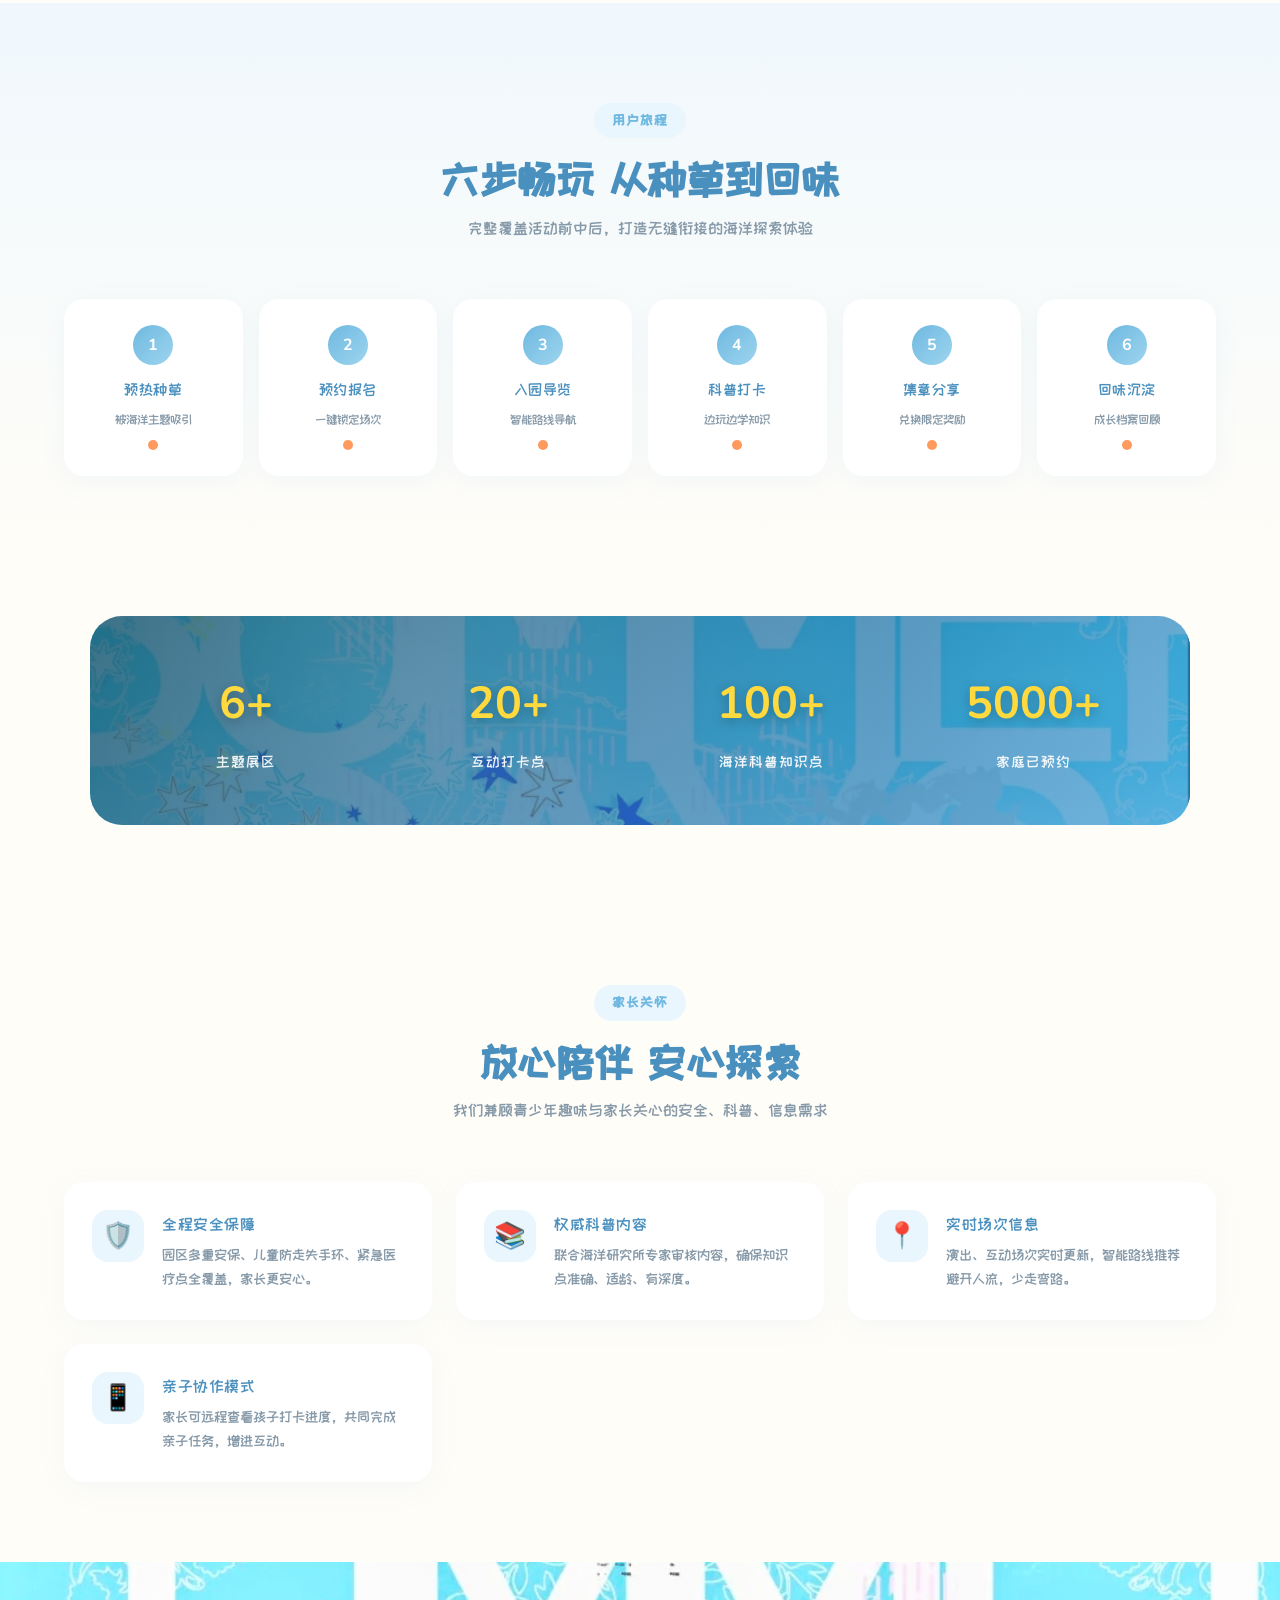
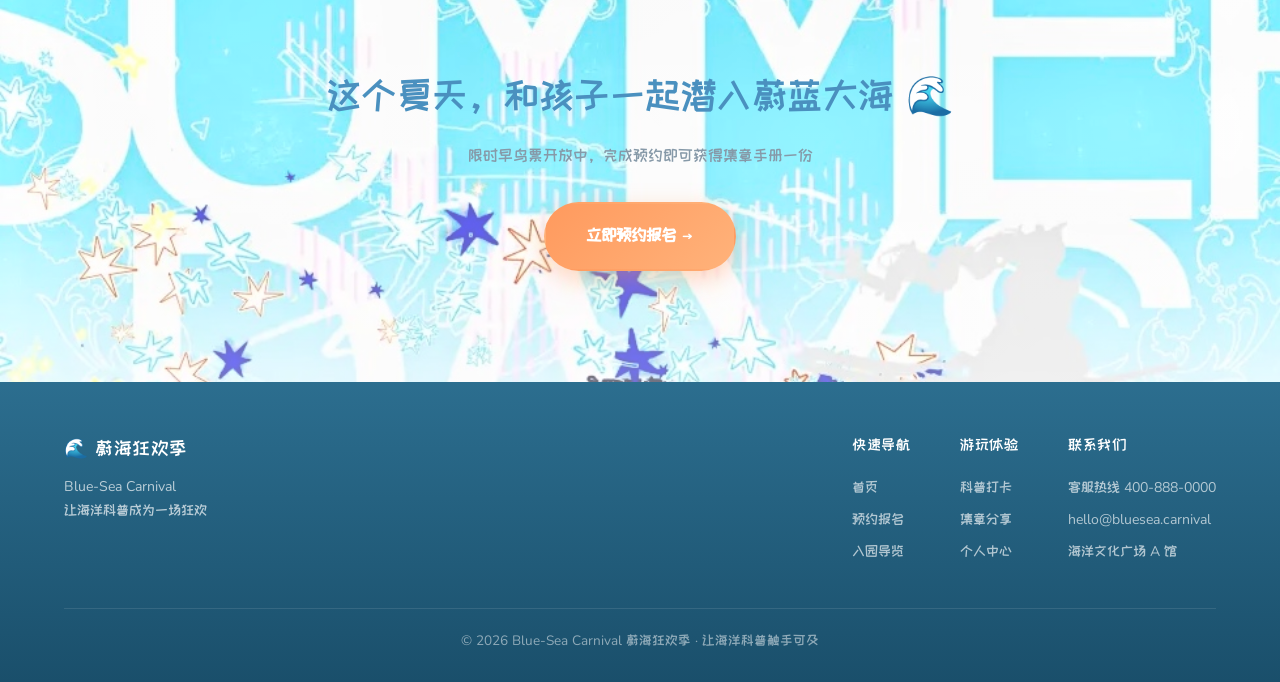
==== commit f4c8ca8e: "保存: 恢复原始首页 + map.html 6展区换用户实拍图" ====
--- a/index.html
+++ b/index.html
@@ -3,118 +3,158 @@
   <meta charset="UTF-8">
   <meta name="viewport" content="width=device-width, initial-scale=1.0">
   <title>蔚海狂欢季 Blue-Sea Carnival | 解锁海洋奥秘 畅享探索狂欢</title>
-  <link rel="stylesheet" href="css/style.css?v=20261031g">
+  <link rel="stylesheet" href="css/style.css?v=20261019f">
   <style>
-    .page-hero {
-      padding: 140px 24px 60px; text-align: center; position: relative; overflow: hidden;
-    }
-    .page-hero h1 { font-size: clamp(2rem, 5vw, 3.2rem); color: var(--deep-sea); font-weight: 900; position: relative; }
-    .page-hero p { color: var(--text-muted); margin-top: 12px; position: relative; }
-
-    /* 导览地图区 */
-    .map-section { padding: 60px 0; }
-    .map-layout { display: grid; grid-template-columns: 1.6fr 1fr; gap: 28px; align-items: start; }
-    @media (max-width: 900px) { .map-layout { grid-template-columns: 1fr; } }
-
-    .map-container {
-      background: linear-gradient(180deg, #D6EAF8, #AED6F1);
-      border-radius: var(--radius-lg); padding: 24px;
-      box-shadow: var(--shadow-card); position: relative; overflow: hidden;
-      min-height: 520px;
-    }
-    .map-svg { width: 100%; height: auto; display: block; }
-    .map-zone { cursor: pointer; transition: all 0.3s; }
-    .map-zone:hover { filter: brightness(1.1); }
-    .map-zone.active { filter: drop-shadow(0 0 12px rgba(255,140,66,0.8)); }
-    .map-pin {
-      position: absolute; transform: translate(-50%, -100%);
-      background: var(--coral-orange); color: #fff;
-      padding: 4px 10px; border-radius: var(--radius-pill);
-      font-size: 0.75rem; font-weight: 700; white-space: nowrap;
-      box-shadow: 0 4px 12px rgba(0,0,0,0.2);
-      animation: pinBounce 2s ease-in-out infinite;
-    }
-    @keyframes pinBounce { 0%,100%{transform:translate(-50%,-100%);} 50%{transform:translate(-50%,-110%);} }
-    .map-pin.user { background: var(--deep-sea); }
-
-    /* 右侧信息面板 */
-    .zone-panel { background: #fff; border-radius: var(--radius-lg); padding: 28px; box-shadow: var(--shadow-card); position: sticky; top: 90px; }
-    .zone-panel h3 { color: var(--deep-sea); margin-bottom: 6px; }
-    .zone-panel .zone-tag { font-size: 0.85rem; color: var(--ocean-blue); margin-bottom: 16px; }
-    .zone-panel .desc { color: var(--text-muted); font-size: 0.92rem; margin-bottom: 18px; }
-    .zone-meta { display: grid; grid-template-columns: 1fr 1fr; gap: 12px; margin-bottom: 20px; }
-    .zone-meta .m { background: var(--mist); padding: 12px; border-radius: var(--radius-sm); text-align: center; }
-    .zone-meta .m .v { font-weight: 800; color: var(--deep-sea); font-size: 1.1rem; }
-    .zone-meta .m .l { font-size: 0.75rem; color: var(--text-muted); }
-    .queue-bar { height: 8px; border-radius: 4px; background: var(--foam); overflow: hidden; margin-top: 6px; }
-    .queue-bar span { display: block; height: 100%; border-radius: 4px; }
-    .q-low { background: var(--mint-green); }
-    .q-mid { background: var(--sun-yellow); }
-    .q-high { background: var(--coral-orange); }
-
-    /* 路线推荐 */
-    .route-section { padding: 40px 0; background: var(--mist); }
-    .route-tabs { display: flex; gap: 10px; justify-content: center; margin-bottom: 30px; flex-wrap: wrap; }
-    .route-tab {
-      padding: 12px 24px; border-radius: var(--radius-pill);
-      background: #fff; color: var(--text-muted); font-weight: 600; cursor: pointer;
-      transition: all 0.2s;
-    }
-    .route-tab.active { background: var(--ocean-blue); color: #fff; }
-    .route-card {
-      background: #fff; border-radius: var(--radius-lg); padding: 28px;
-      box-shadow: var(--shadow-soft); display: none;
-    }
-    .route-card.active { display: block; }
-    .route-steps { display: flex; gap: 0; align-items: stretch; overflow-x: auto; padding-bottom: 8px; }
-    .route-step {
-      flex: 1; min-width: 140px; text-align: center; padding: 16px 8px;
+    /* ========== 首屏 Hero ========== */
+    .hero {
+      min-height: 100vh;
+      display: flex; align-items: center; justify-content: center;
+      position: relative; padding: 120px 24px 80px;
+      text-align: center;
+    }
+    .hero-content { position: relative; z-index: 2; max-width: 820px; }
+    .hero-badge {
+      display: inline-flex; align-items: center; gap: 8px;
+      padding: 8px 20px; background: rgba(255,255,255,0.7);
+      border-radius: var(--radius-pill); color: var(--ocean-blue);
+      font-weight: 700; font-size: 0.9rem; margin-bottom: 28px;
+      backdrop-filter: blur(6px); box-shadow: var(--shadow-soft);
+    }
+    .hero h1 {
+      font-size: clamp(2.6rem, 7vw, 5rem);
+      font-weight: 900; line-height: 1.05;
+      color: var(--deep-sea); margin-bottom: 16px;
+      letter-spacing: -1px;
+    }
+    .hero h1 .gradient {
+      background: linear-gradient(135deg, var(--ocean-blue), var(--coral-orange));
+      -webkit-background-clip: text; background-clip: text;
+      -webkit-text-fill-color: transparent;
+    }
+    .hero .subtitle {
+      font-size: clamp(1.1rem, 2.5vw, 1.5rem);
+      color: var(--text-dark); font-weight: 600; margin-bottom: 14px;
+    }
+    .hero .desc {
+      font-size: 1rem; color: var(--text-muted);
+      max-width: 560px; margin: 0 auto 40px;
+    }
+    .hero-actions { display: flex; gap: 16px; justify-content: center; flex-wrap: wrap; }
+
+    /* 海洋主视觉插画 */
+    .hero-visual {
+      margin-top: 60px; position: relative;
+      max-width: 680px; margin-left: auto; margin-right: auto;
+    }
+    .hero-visual svg { width: 100%; height: auto; filter: drop-shadow(0 20px 40px rgba(10,77,104,0.2)); }
+
+    /* ========== 活动亮点 ========== */
+    .highlights { background: var(--off-white); }
+    .highlight-grid {
+      display: grid; grid-template-columns: repeat(auto-fit, minmax(260px, 1fr));
+      gap: 24px;
+    }
+    .highlight-card {
+      background: #fff; border-radius: var(--radius-lg, 18px);
+      overflow: hidden; text-align: center;
+      border: 1px solid rgba(174,214,241,0.3);
+      box-shadow: var(--shadow-soft);
+      transition: all 0.4s var(--ease-soft);
       position: relative;
     }
-    .route-step .icon {
-      width: 56px; height: 56px; border-radius: 50%; margin: 0 auto 10px;
-      background: linear-gradient(135deg, var(--sky-blue), var(--ocean-blue));
-      color: #fff; display: grid; place-items: center; font-size: 1.5rem;
-    }
-    .route-step h5 { color: var(--deep-sea); font-size: 0.9rem; }
-    .route-step p { font-size: 0.75rem; color: var(--text-muted); margin-top: 4px; }
-    .route-step:not(:last-child)::after {
-      content: "→"; position: absolute; right: -10px; top: 28px;
-      color: var(--sky-blue); font-size: 1.2rem;
-    }
-    .route-info {
-      margin-top: 20px; display: flex; gap: 16px; flex-wrap: wrap;
-      justify-content: center; padding-top: 20px; border-top: 1px dashed var(--foam);
-    }
-    .route-info .ri { font-size: 0.88rem; color: var(--text-muted); }
-    .route-info .ri b { color: var(--deep-sea); }
-
-    /* 场次列表 */
-    .schedule-section { padding: 60px 0; }
-    .schedule-list { display: grid; gap: 14px; }
-    .schedule-item {
-      background: #fff; border-radius: var(--radius-md); padding: 20px 24px;
-      box-shadow: var(--shadow-soft); display: flex; align-items: center; gap: 20px;
-      flex-wrap: wrap;
-    }
-    .schedule-time {
-      flex-shrink: 0; width: 90px; text-align: center;
-      padding: 10px; background: var(--mist); border-radius: var(--radius-sm);
-    }
-    .schedule-time .t { font-weight: 800; color: var(--ocean-blue); font-size: 1.1rem; }
-    .schedule-time .d { font-size: 0.75rem; color: var(--text-muted); }
-    .schedule-info { flex: 1; min-width: 200px; }
-    .schedule-info h5 { color: var(--deep-sea); font-size: 1rem; }
-    .schedule-info p { font-size: 0.85rem; color: var(--text-muted); }
-    .schedule-actions { display: flex; gap: 8px; }
-    .btn-sm { padding: 8px 16px; border-radius: var(--radius-pill); font-size: 0.82rem; font-weight: 600; }
-    .btn-sm.primary { background: var(--ocean-blue); color: #fff; }
-    .btn-sm.live { background: var(--coral-orange); color: #fff; }
-    .live-dot { display: inline-block; width: 8px; height: 8px; border-radius: 50%; background: #fff; margin-right: 6px; animation: pulse 1s infinite; }
-    @keyframes pulse { 0%,100%{opacity:1;} 50%{opacity:0.3;} }
+    .highlight-card:hover { transform: translateY(-8px); box-shadow: var(--shadow-card); }
+    .highlight-card .card-img {
+      width: 100%; height: 170px; object-fit: cover;
+      display: block;
+    }
+    .highlight-card .card-body { padding: 22px 20px 26px; }
+    .highlight-card h3 { font-size: 1.15rem; color: var(--deep-sea); margin-bottom: 8px; font-weight: 600; }
+    .highlight-card p { color: var(--text-muted); font-size: 0.88rem; line-height: 1.6; }
+
+    /* ========== 用户旅程六阶段 ========== */
+    .journey { background: linear-gradient(180deg, var(--mist), var(--off-white)); }
+    .journey-steps {
+      display: grid; grid-template-columns: repeat(6, 1fr); gap: 16px;
+      position: relative;
+    }
+    .journey-step {
+      background: #fff; border-radius: var(--radius-md);
+      padding: 24px 16px; text-align: center;
+      box-shadow: var(--shadow-soft);
+      transition: all 0.3s; cursor: pointer;
+      border: 2px solid transparent;
+    }
+    .journey-step:hover { border-color: var(--sky-blue); transform: translateY(-4px); }
+    .journey-step .num {
+      width: 40px; height: 40px; border-radius: 50%;
+      background: linear-gradient(135deg, var(--ocean-blue), var(--sky-blue));
+      color: #fff; font-weight: 800; display: grid; place-items: center;
+      margin: 0 auto 12px;
+    }
+    .journey-step h4 { font-size: 0.95rem; color: var(--deep-sea); margin-bottom: 6px; }
+    .journey-step p { font-size: 0.78rem; color: var(--text-muted); }
+    .journey-step .dot { width: 10px; height: 10px; border-radius: 50%; background: var(--coral-orange); margin: 10px auto 0; }
+
+    @media (max-width: 900px) {
+      .journey-steps { grid-template-columns: repeat(3, 1fr); }
+    }
+    @media (max-width: 560px) {
+      .journey-steps { grid-template-columns: repeat(2, 1fr); }
+    }
+
+    /* ========== 数据统计 ========== */
+    .stats {
+      color: #fff;
+      border-radius: var(--radius-lg);
+      padding: 50px 40px; margin: 60px auto;
+      max-width: 1100px;
+      display: grid; grid-template-columns: repeat(4, 1fr);
+      gap: 30px; text-align: center;
+      position: relative; overflow: hidden;
+    }
+    /* stats 背景图：通过 HTML <img> 控制，方便用户直接替换 */
+    .stats-bg {
+      position: absolute; inset: 0;
+      width: 100%; height: 100%;
+      object-fit: cover; object-position: center;
+      z-index: -1;
+    }
+    .stats::before {
+      content: ""; position: absolute; inset: 0;
+      background: linear-gradient(135deg, rgba(10,77,104,0.82) 0%, rgba(26,107,158,0.75) 50%, rgba(58,155,214,0.72) 100%);
+      z-index: 0;
+    }
+    .stats::after {
+      content: ""; position: absolute; inset: 0;
+      background: radial-gradient(circle at 30% 40%, rgba(255,255,255,0.12) 0%, transparent 60%);
+      z-index: 0;
+    }
+    .stat-item { position: relative; z-index: 1; }
+    .stat-item .num { font-size: 2.8rem; font-weight: 800; color: var(--sun-yellow, #FFD93D); text-shadow: 0 3px 12px rgba(0,0,0,0.25); }
+    .stat-item .label { font-size: 0.92rem; opacity: 0.92; margin-top: 8px; letter-spacing: 1px; }
+    @media (max-width: 700px) { .stats { grid-template-columns: repeat(2, 1fr); padding: 36px 20px; } }
+
+    /* ========== 家长关怀区 ========== */
+    .parent-care { background: var(--off-white); }
+    .care-grid {
+      display: grid; grid-template-columns: repeat(auto-fit, minmax(280px, 1fr));
+      gap: 24px;
+    }
+    .care-card {
+      background: #fff; border-radius: var(--radius-md);
+      padding: 28px; display: flex; gap: 18px; align-items: flex-start;
+      box-shadow: var(--shadow-soft);
+    }
+    .care-card .care-icon {
+      flex-shrink: 0; width: 52px; height: 52px; border-radius: 16px;
+      background: var(--foam); display: grid; place-items: center; font-size: 1.6rem;
+    }
+    .care-card h4 { color: var(--deep-sea); margin-bottom: 6px; }
+    .care-card p { color: var(--text-muted); font-size: 0.9rem; }
   </style>
-<style>@keyframes toastIn { from { opacity:0; transform:translateX(-50%) translateY(20px);} to {opacity:1; transform:translateX(-50%) translateY(0);} }</style></head>
+<style>@keyframes toastIn { from { opacity:0; transform:translateX(-50%) translateY(20px);} to {opacity:1; transform:translateX(-50%) translateY(0);} }</style><style>@keyframes toastIn { from { opacity:0; transform:translateX(-50%) translateY(20px);} to {opacity:1; transform:translateX(-50%) translateY(0);} }</style><style>@keyframes toastIn { from { opacity:0; transform:translateX(-50%) translateY(20px);} to {opacity:1; transform:translateX(-50%) translateY(0);} }</style><style>@keyframes toastIn { from { opacity:0; transform:translateX(-50%) translateY(20px);} to {opacity:1; transform:translateX(-50%) translateY(0);} }</style><style>@keyframes toastIn { from { opacity:0; transform:translateX(-50%) translateY(20px);} to {opacity:1; transform:translateX(-50%) translateY(0);} }</style><style>@keyframes toastIn { from { opacity:0; transform:translateX(-50%) translateY(20px);} to {opacity:1; transform:translateX(-50%) translateY(0);} }</style><style>@keyframes toastIn { from { opacity:0; transform:translateX(-50%) translateY(20px);} to {opacity:1; transform:translateX(-50%) translateY(0);} }</style><style>@keyframes toastIn { from { opacity:0; transform:translateX(-50%) translateY(20px);} to {opacity:1; transform:translateX(-50%) translateY(0);} }</style></head>
 <body>
+  <!-- 导航栏 -->
   <nav class="navbar" style="box-shadow: rgba(10, 77, 104, 0.08) 0px 4px 20px;">
     <a href="index.html" class="nav-brand">
       <span class="logo-mark">
@@ -134,209 +174,187 @@
     <button class="menu-toggle" aria-label="菜单"><span></span><span></span><span></span></button>
   </nav>
 
-  <header class="page-hero ocean-bg">
-    <div class="ripple-layer"></div>
-    <h1>蔚海狂欢季</h1>
-    <p>智能地图 · 实时场次 · 推荐路线，少走弯路畅玩全场</p>
-  <div class="doodle bubble" style="left: 33.326%; top: 22.0625%; animation-delay: 3.59266s; animation-duration: 10.6043s; transform: rotate(25.533deg); width: 32.3497px; height: 32.3497px;"></div><div class="doodle bubble" style="left: 77.1419%; top: 40.2125%; animation-delay: 1.48814s; animation-duration: 7.13462s; transform: rotate(28.3509deg); width: 49.8487px; height: 49.8487px;"></div><div class="doodle bubble" style="left: 41.431%; top: 10.819%; animation-delay: 0.244095s; animation-duration: 7.39113s; transform: rotate(-23.3354deg); width: 35.5543px; height: 35.5543px;"></div><div class="doodle bubble" style="left: 92.2583%; top: 45.4987%; animation-delay: 2.66775s; animation-duration: 9.14789s; transform: rotate(26.2408deg); width: 49.636px; height: 49.636px;"></div><div class="doodle star" style="left: 90.6679%; top: 26.4136%; animation-delay: 0.157678s; animation-duration: 10.371s; transform: rotate(26.0521deg); font-size: 19.6003px;"><svg width="24" height="24" viewBox="0 0 24 24" fill="currentColor"><path d="M12 2l2.4 7.4H22l-6 4.6 2.3 7.4L12 16.8 5.7 21.4 8 14 2 9.4h7.6z"></path></svg></div><div class="doodle star" style="left: 48.8601%; top: 56.3902%; animation-delay: 2.16691s; animation-duration: 10.0709s; transform: rotate(4.07925deg); font-size: 30.1591px;"><svg width="24" height="24" viewBox="0 0 24 24" fill="currentColor"><path d="M12 2l2.4 7.4H22l-6 4.6 2.3 7.4L12 16.8 5.7 21.4 8 14 2 9.4h7.6z"></path></svg></div><div class="doodle star" style="left: 31.4871%; top: 74.6263%; animation-delay: 3.55327s; animation-duration: 6.60507s; transform: rotate(-2.42583deg); font-size: 28.7475px;"><svg width="24" height="24" viewBox="0 0 24 24" fill="currentColor"><path d="M12 2l2.4 7.4H22l-6 4.6 2.3 7.4L12 16.8 5.7 21.4 8 14 2 9.4h7.6z"></path></svg></div><div class="doodle star-outline" style="left: 59.7418%; top: 54.0539%; animation-delay: 0.768032s; animation-duration: 8.19073s; transform: rotate(27.094deg); font-size: 25.8584px; color: rgb(255, 140, 66);"><svg width="28" height="28" viewBox="0 0 24 24" fill="none" stroke="#FF8C42" stroke-width="2" stroke-linejoin="round"><path d="M12 2l2.4 7.4H22l-6 4.6 2.3 7.4L12 16.8 5.7 21.4 8 14 2 9.4h7.6z"></path></svg></div><div class="doodle star-outline" style="left: 47.4614%; top: 49.1527%; animation-delay: 0.78197s; animation-duration: 6.89582s; transform: rotate(2.38347deg); font-size: 25.1384px; color: rgb(46, 134, 171);"><svg width="28" height="28" viewBox="0 0 24 24" fill="none" stroke="#2E86AB" stroke-width="2" stroke-linejoin="round"><path d="M12 2l2.4 7.4H22l-6 4.6 2.3 7.4L12 16.8 5.7 21.4 8 14 2 9.4h7.6z"></path></svg></div><div class="doodle star-outline" style="left: 4.09708%; top: 85.1721%; animation-delay: 2.58991s; animation-duration: 8.91859s; transform: rotate(5.20536deg); font-size: 28.3417px; color: rgb(126, 215, 193);"><svg width="28" height="28" viewBox="0 0 24 24" fill="none" stroke="#7ED7C1" stroke-width="2" stroke-linejoin="round"><path d="M12 2l2.4 7.4H22l-6 4.6 2.3 7.4L12 16.8 5.7 21.4 8 14 2 9.4h7.6z"></path></svg></div><div class="doodle star-outline" style="left: 12.4327%; top: 67.5645%; animation-delay: 0.659979s; animation-duration: 8.87918s; transform: rotate(18.7862deg); font-size: 18.818px; color: rgb(255, 217, 61);"><svg width="28" height="28" viewBox="0 0 24 24" fill="none" stroke="#FFD93D" stroke-width="2" stroke-linejoin="round"><path d="M12 2l2.4 7.4H22l-6 4.6 2.3 7.4L12 16.8 5.7 21.4 8 14 2 9.4h7.6z"></path></svg></div><div class="doodle star-outline" style="left: 31.4868%; top: 37.4149%; animation-delay: 0.711095s; animation-duration: 6.54002s; transform: rotate(-24.5164deg); font-size: 31.5268px; color: rgb(126, 215, 193);"><svg width="28" height="28" viewBox="0 0 24 24" fill="none" stroke="#7ED7C1" stroke-width="2" stroke-linejoin="round"><path d="M12 2l2.4 7.4H22l-6 4.6 2.3 7.4L12 16.8 5.7 21.4 8 14 2 9.4h7.6z"></path></svg></div><div class="doodle tape blue" style="left: 91.9153%; top: 21.5251%; animation-delay: 3.41697s; animation-duration: 8.68349s; transform: rotate(0.648678deg); width: 83.0728px; height: 16.3478px;"></div><div class="doodle tape blue" style="left: 24.0138%; top: 8.24435%; animation-delay: 2.04729s; animation-duration: 6.60426s; transform: rotate(3.20853deg); width: 98.0479px; height: 16.0892px;"></div><div class="doodle tape blue" style="left: 81.2964%; top: 47.1804%; animation-delay: 1.58303s; animation-duration: 5.25409s; transform: rotate(-7.61673deg); width: 70.7745px; height: 21.8467px;"></div><div class="doodle dots" style="left: 61.1024%; top: 68.1284%; animation-delay: 1.75418s; animation-duration: 9.25752s; transform: rotate(19.8016deg); width: 37.6052px; height: 37.6052px;"></div><div class="doodle dots" style="left: 60.3646%; top: 80.9269%; animation-delay: 1.08649s; animation-duration: 9.72777s; transform: rotate(-6.29982deg); width: 64.3597px; height: 64.3597px;"></div><div class="doodle dots" style="left: 79.3597%; top: 62.7312%; animation-delay: 2.75982s; animation-duration: 8.49406s; transform: rotate(27.319deg); width: 65.6842px; height: 65.6842px;"></div><div class="doodle diamond" style="left: 32.1833%; top: 4.42541%; animation-delay: 3.44852s; animation-duration: 7.10964s; transform: rotate(17.2991deg);"></div><div class="doodle diamond blue" style="left: 89.5685%; top: 51.8219%; animation-delay: 1.27923s; animation-duration: 9.91648s; transform: rotate(-5.44463deg);"></div><div class="doodle diamond yellow" style="left: 67.6861%; top: 20.0701%; animation-delay: 3.53398s; animation-duration: 6.61931s; transform: rotate(-21.1205deg);"></div><div class="doodle diamond" style="left: 57.8354%; top: 44.3257%; animation-delay: 1.49721s; animation-duration: 6.30716s; transform: rotate(-5.80072deg);"></div><div class="doodle wave" style="left: 63.7344%; top: 75.6063%; animation-delay: 2.73902s; animation-duration: 5.24528s; transform: rotate(6.04819deg); color: rgb(255, 140, 66);"><svg width="90" height="24" viewBox="0 0 90 24" fill="none" stroke="currentColor" stroke-width="2.5" stroke-linecap="round"><path d="M0 12 Q 15 0 30 12 T 60 12 T 90 12"></path></svg></div><div class="doodle wave" style="left: 52.9865%; top: 46.5661%; animation-delay: 1.80185s; animation-duration: 6.71018s; transform: rotate(-15.3727deg); color: rgb(255, 181, 197);"><svg width="90" height="24" viewBox="0 0 90 24" fill="none" stroke="currentColor" stroke-width="2.5" stroke-linecap="round"><path d="M0 12 Q 15 0 30 12 T 60 12 T 90 12"></path></svg></div></header>
-
-  <!-- 交互式地图 -->
-  <section class="map-section">
+  <!-- 首屏封面 -->
+  <header class="cover">
+    <img src="images/cover.jpg" alt="蔚海狂欢季 Blue-Sea Carnival 2026" class="cover-img">
+    <!-- 👇 START 按钮：CSS 在 style.css 的 .cover-start -->
+    <a href="#highlights" class="cover-start" onclick="scrollToId('highlights');return false;" aria-label="开始探索" style="align-self: flex-end;">
+      <span class="cover-start-label">START</span>
+      <span class="cover-start-arrow">↓</span>
+    </a>
+  </header>
+
+  <!-- 活动亮点 -->
+  <section id="highlights" class="section highlights">
+    <div class="container" style="">
+      <div class="section-title fade-in visible">
+        <span class="eyebrow">活动亮点</span>
+        <h2>四大核心体验 点亮夏日海洋</h2>
+        <p>融合科普、互动、游戏与社交，让每一次探索都充满惊喜</p>
+      </div>
+      <div class="highlight-grid">
+        <div class="highlight-card fade-in visible">
+          <img class="card-img" src="[data-uri]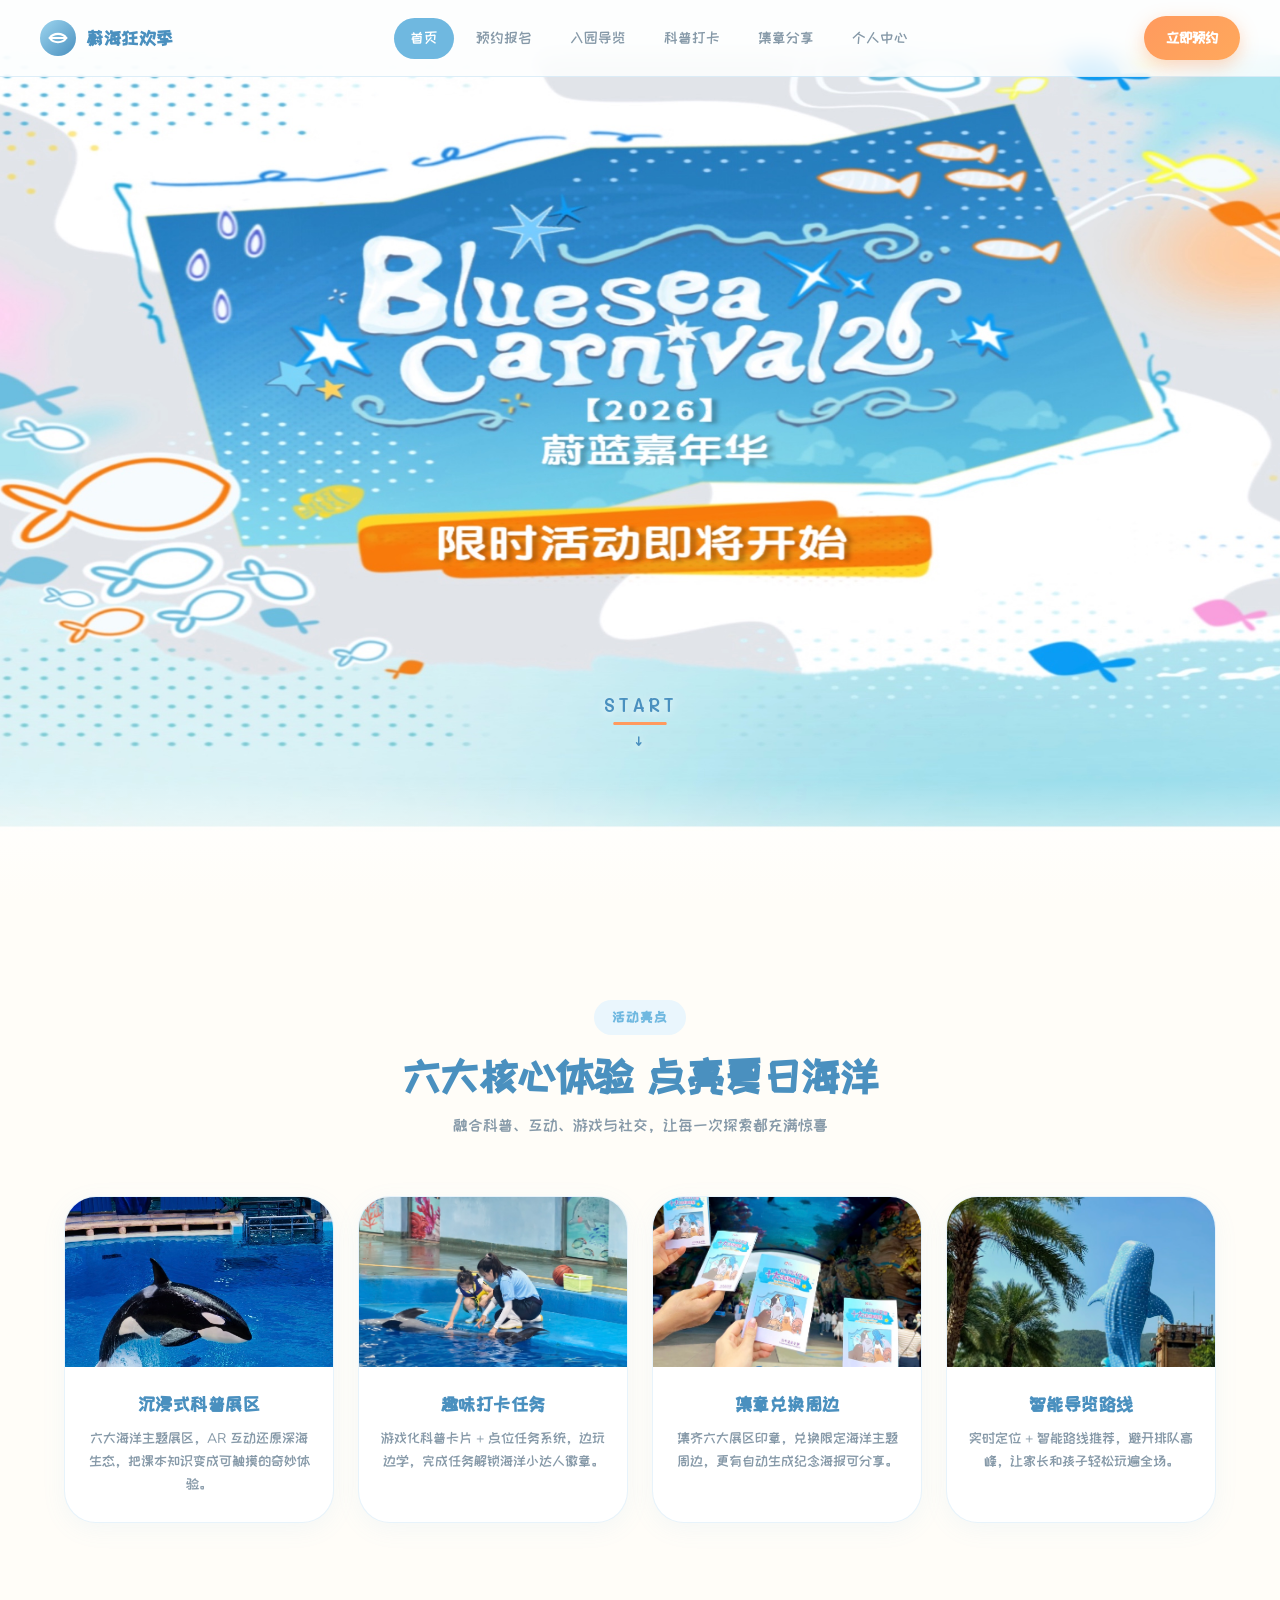
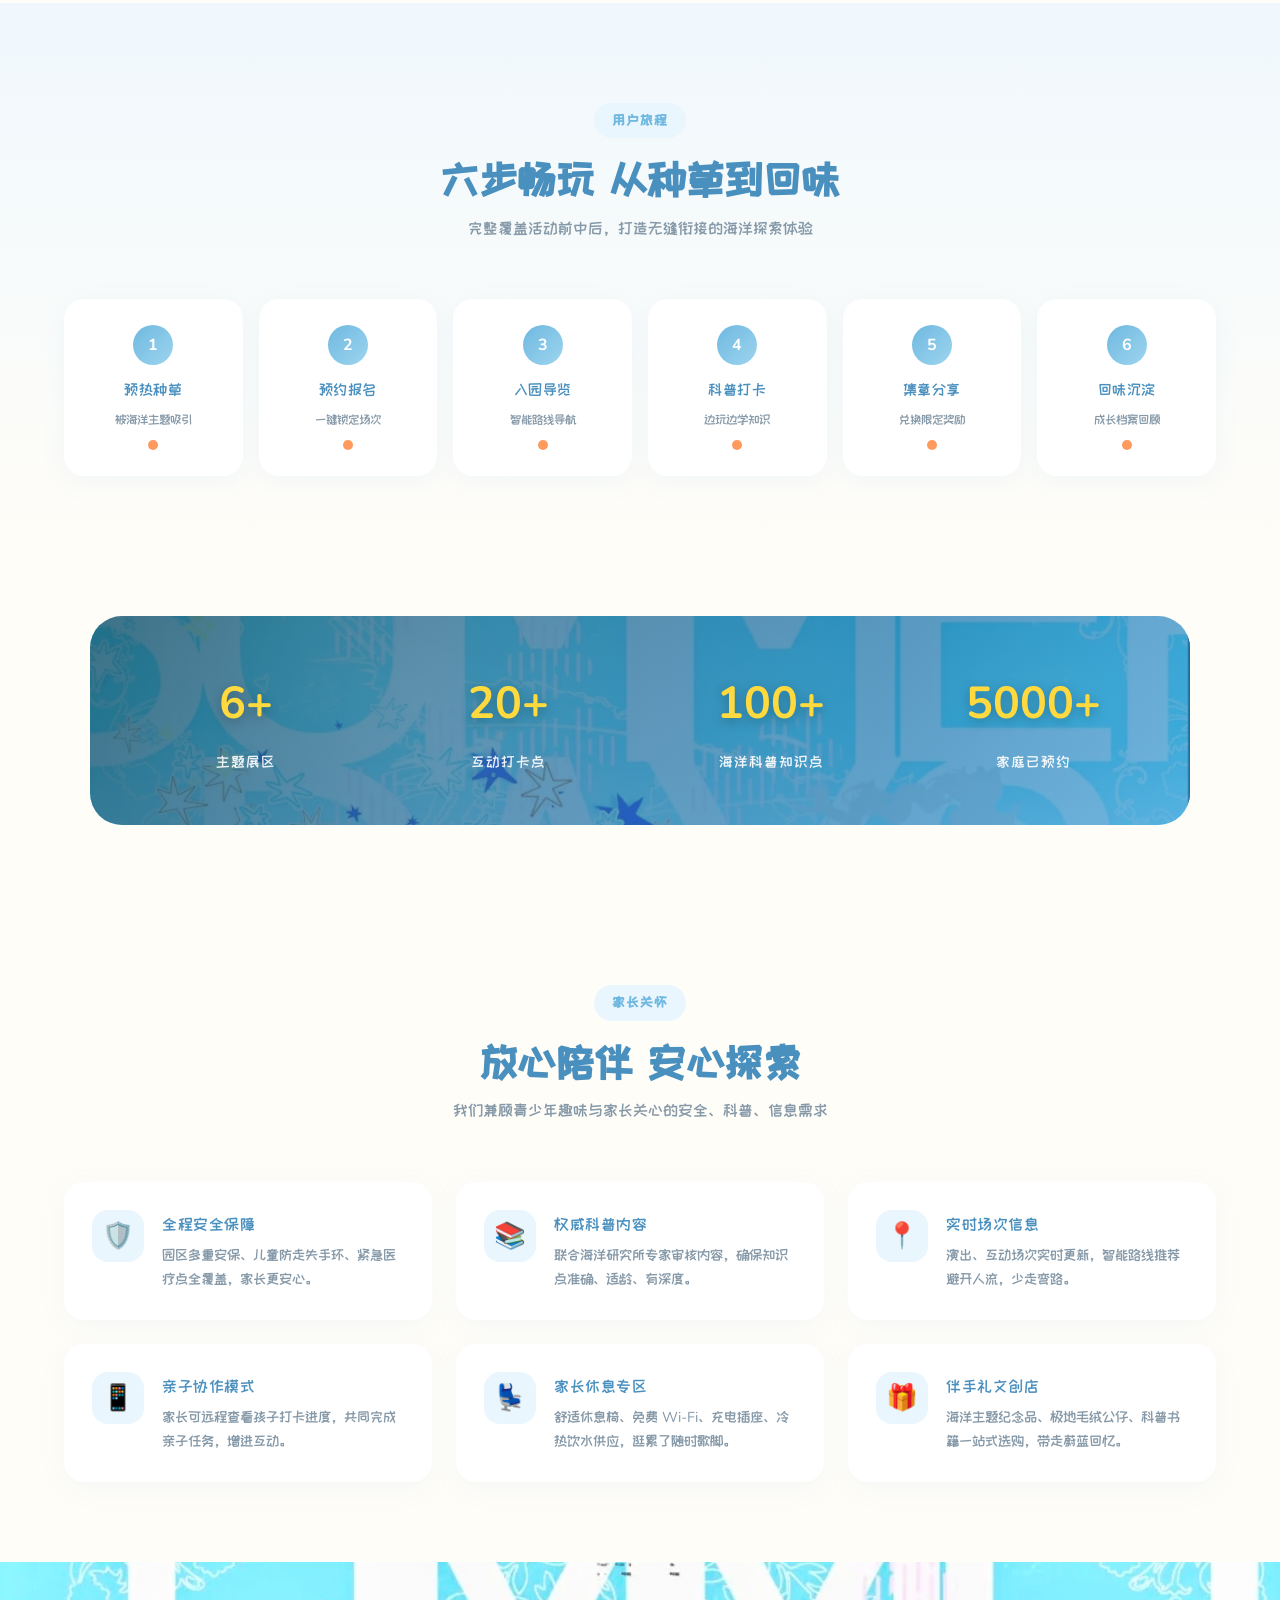
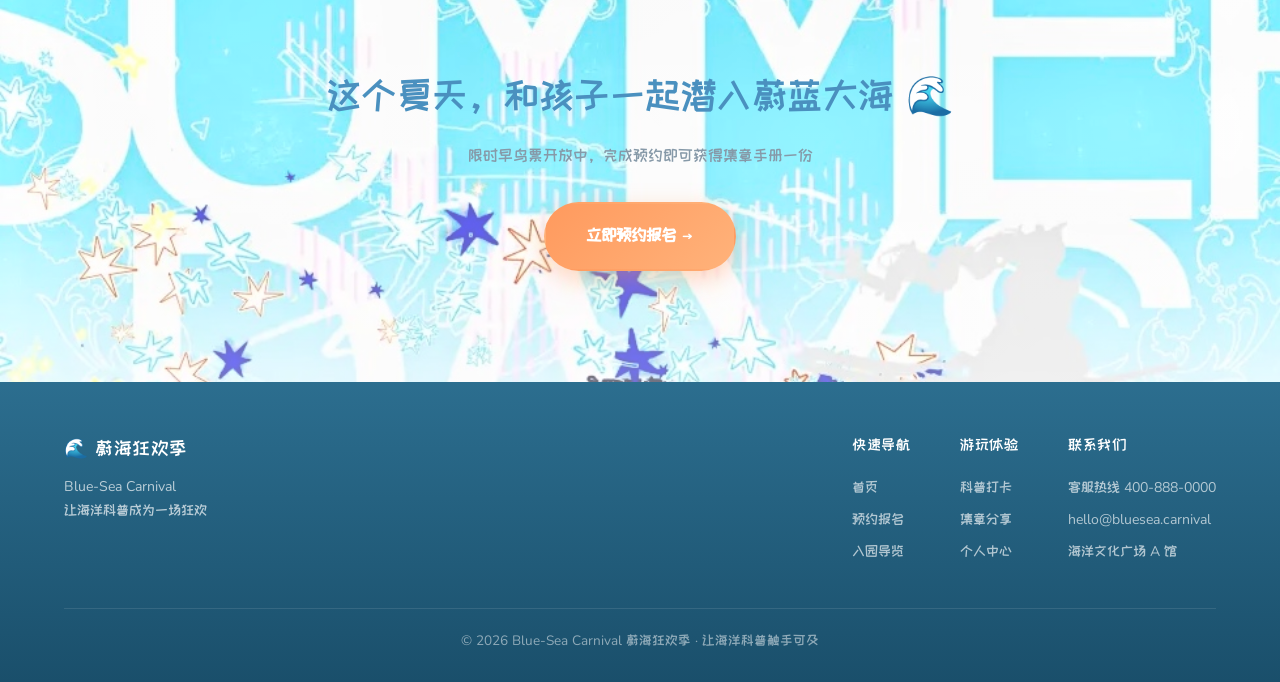
==== commit 4208fac5: "家长关怀板块卡片 4→6：新增家长休息专区、伴手礼文创店" ====
--- a/index.html
+++ b/index.html
@@ -189,7 +189,7 @@
     <div class="container" style="">
       <div class="section-title fade-in visible">
         <span class="eyebrow">活动亮点</span>
-        <h2>四大核心体验 点亮夏日海洋</h2>
+        <h2>六大核心体验 点亮夏日海洋</h2>
         <p>融合科普、互动、游戏与社交，让每一次探索都充满惊喜</p>
       </div>
       <div class="highlight-grid">
@@ -333,6 +333,20 @@
           <div>
             <h4>亲子协作模式</h4>
             <p>家长可远程查看孩子打卡进度，共同完成亲子任务，增进互动。</p>
+          </div>
+        </div>
+        <div class="care-card fade-in visible">
+          <div class="care-icon">💺</div>
+          <div>
+            <h4>家长休息专区</h4>
+            <p>舒适休息椅、免费 Wi-Fi、充电插座、冷热饮水供应，逛累了随时歇脚。</p>
+          </div>
+        </div>
+        <div class="care-card fade-in visible">
+          <div class="care-icon">🎁</div>
+          <div>
+            <h4>伴手礼文创店</h4>
+            <p>海洋主题纪念品、极地毛绒公仔、科普书籍一站式选购，带走蔚蓝回忆。</p>
           </div>
         </div>
       </div>
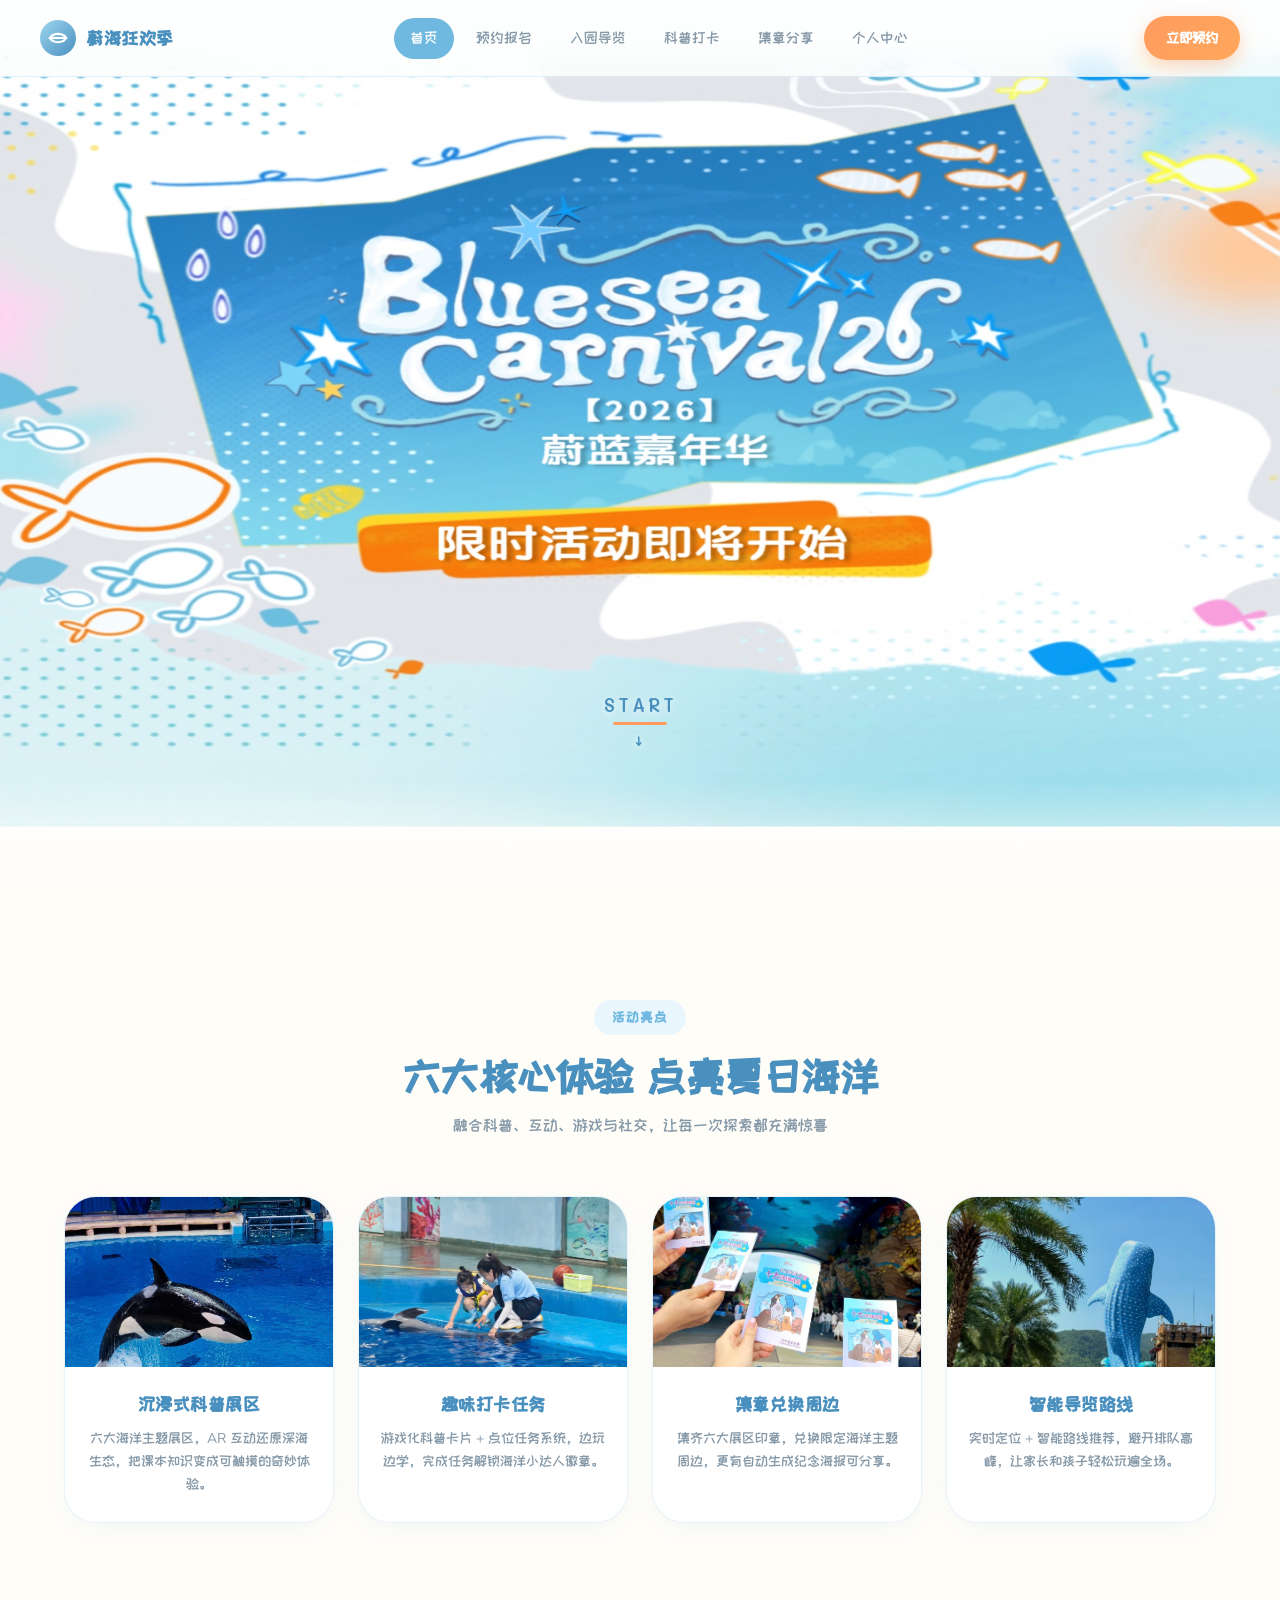
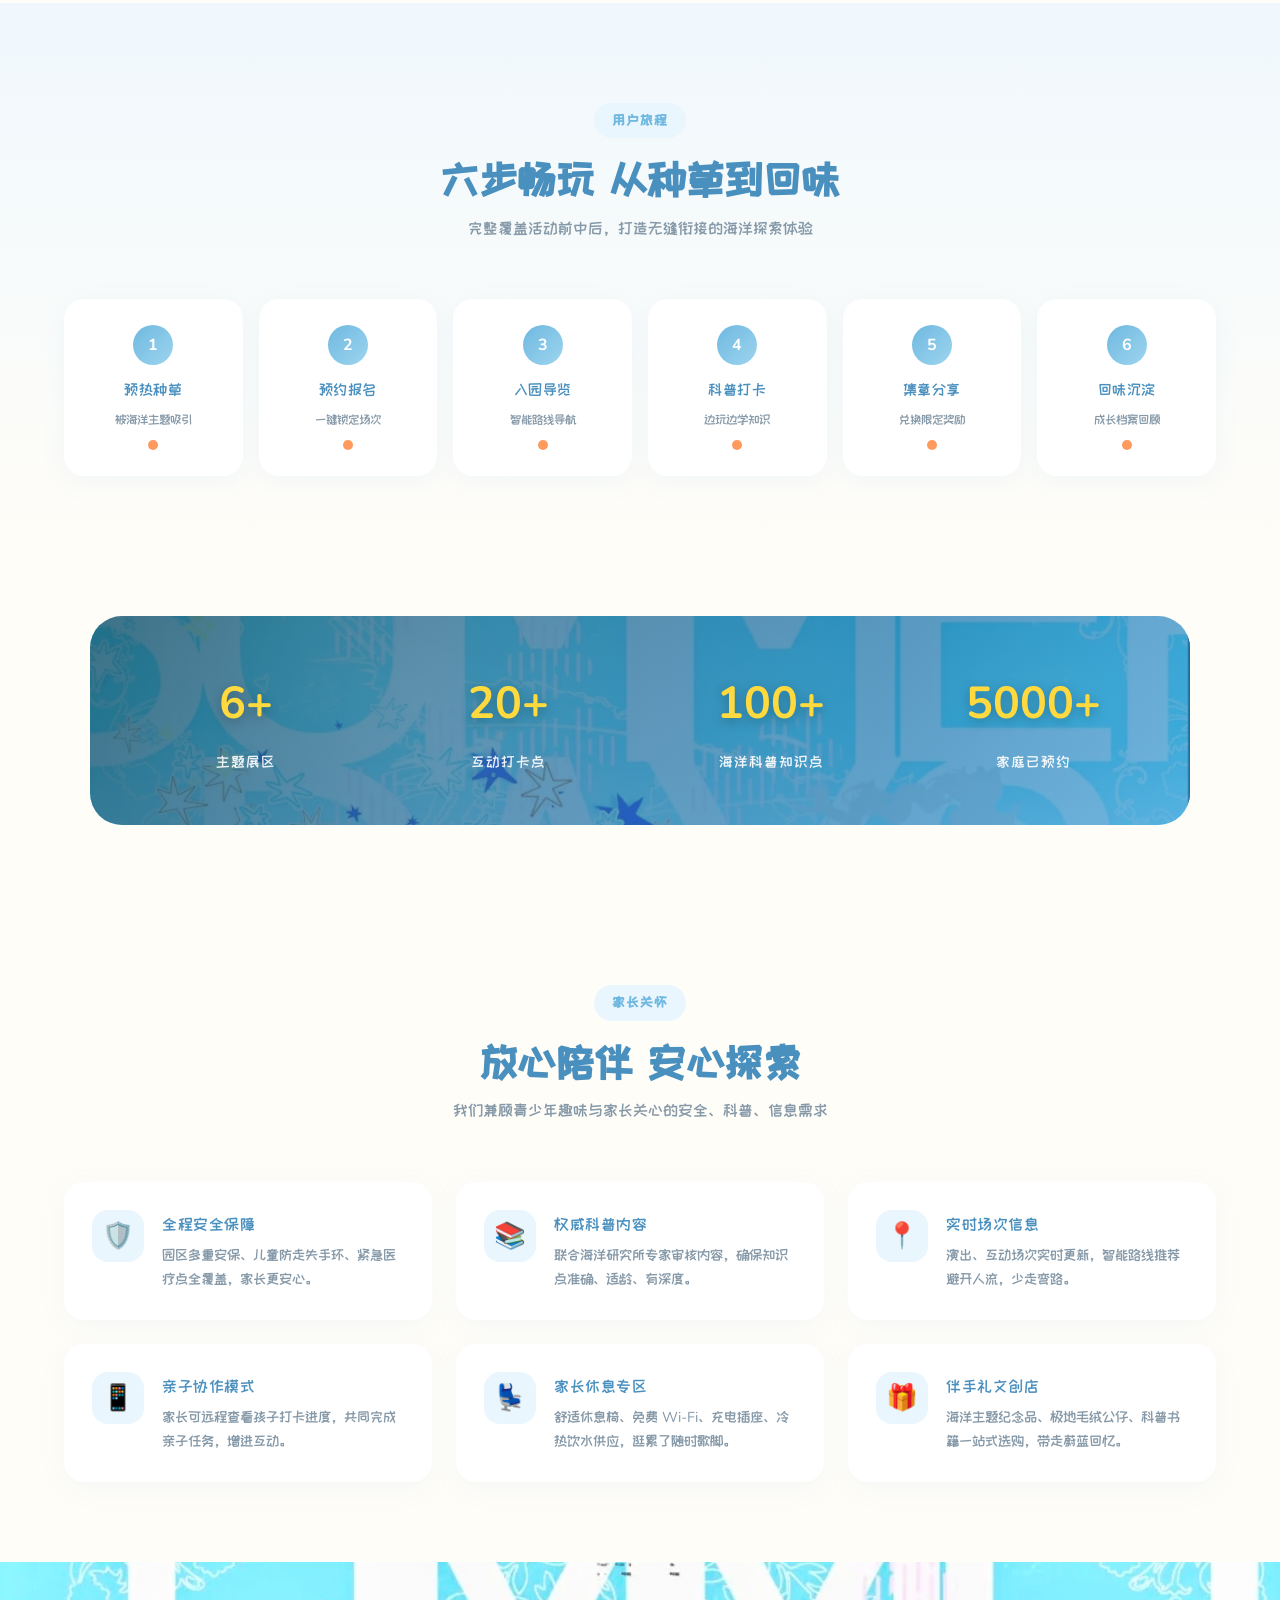
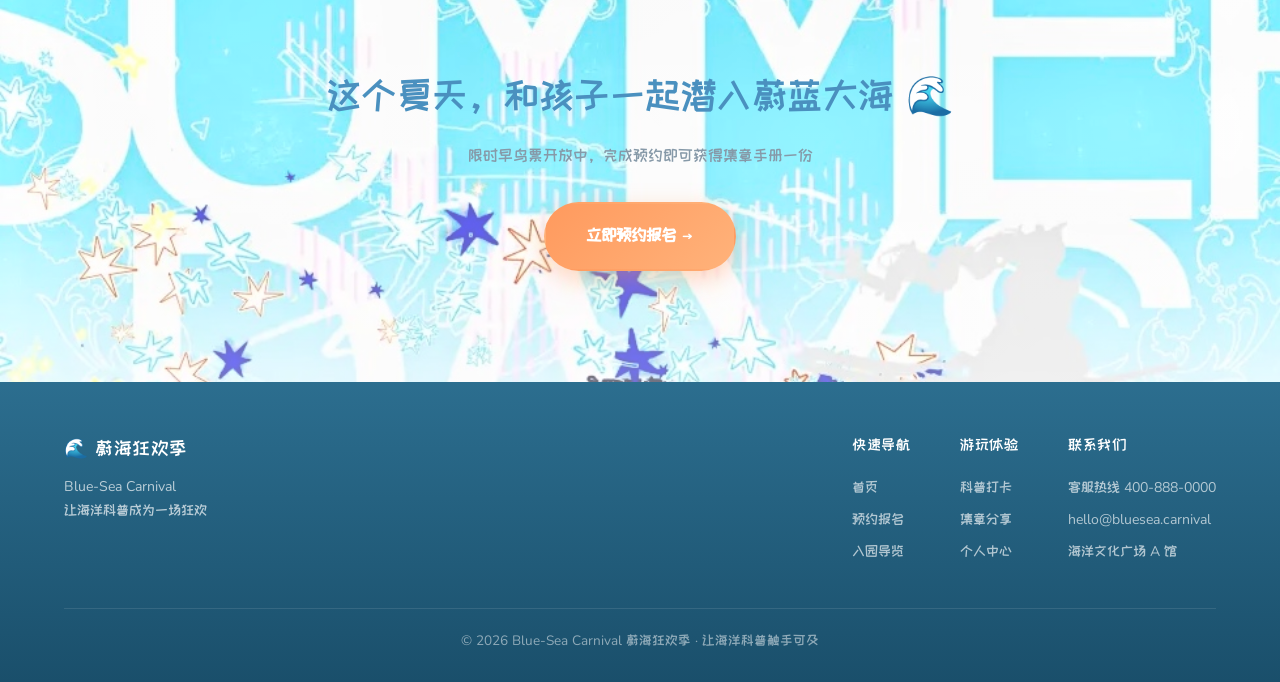
==== commit 5fd5256b: "🔥 性能修复：抽离 4 张 base64 内联图，index.html 从 1.7MB→18KB" ====
--- a/index.html
+++ b/index.html
@@ -194,28 +194,28 @@
       </div>
       <div class="highlight-grid">
         <div class="highlight-card fade-in visible">
-          <img class="card-img" src="[data-uri]